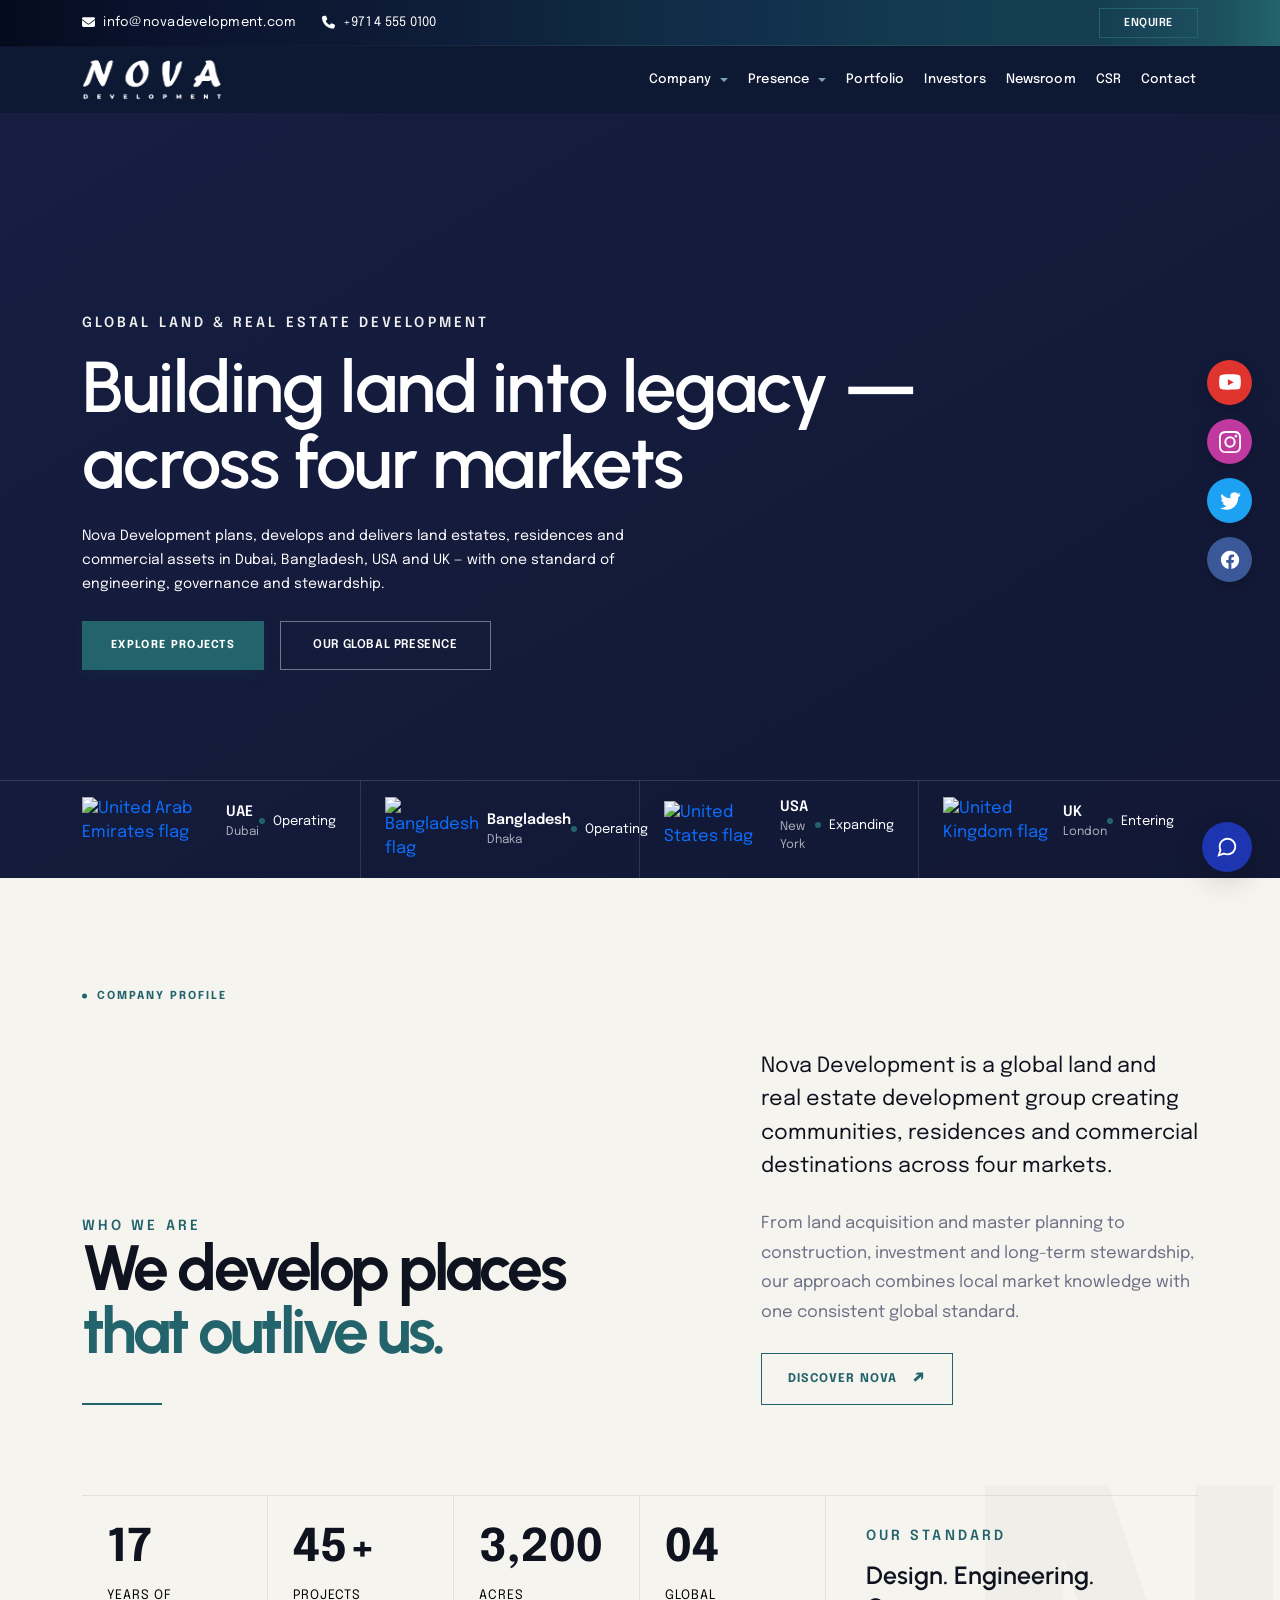
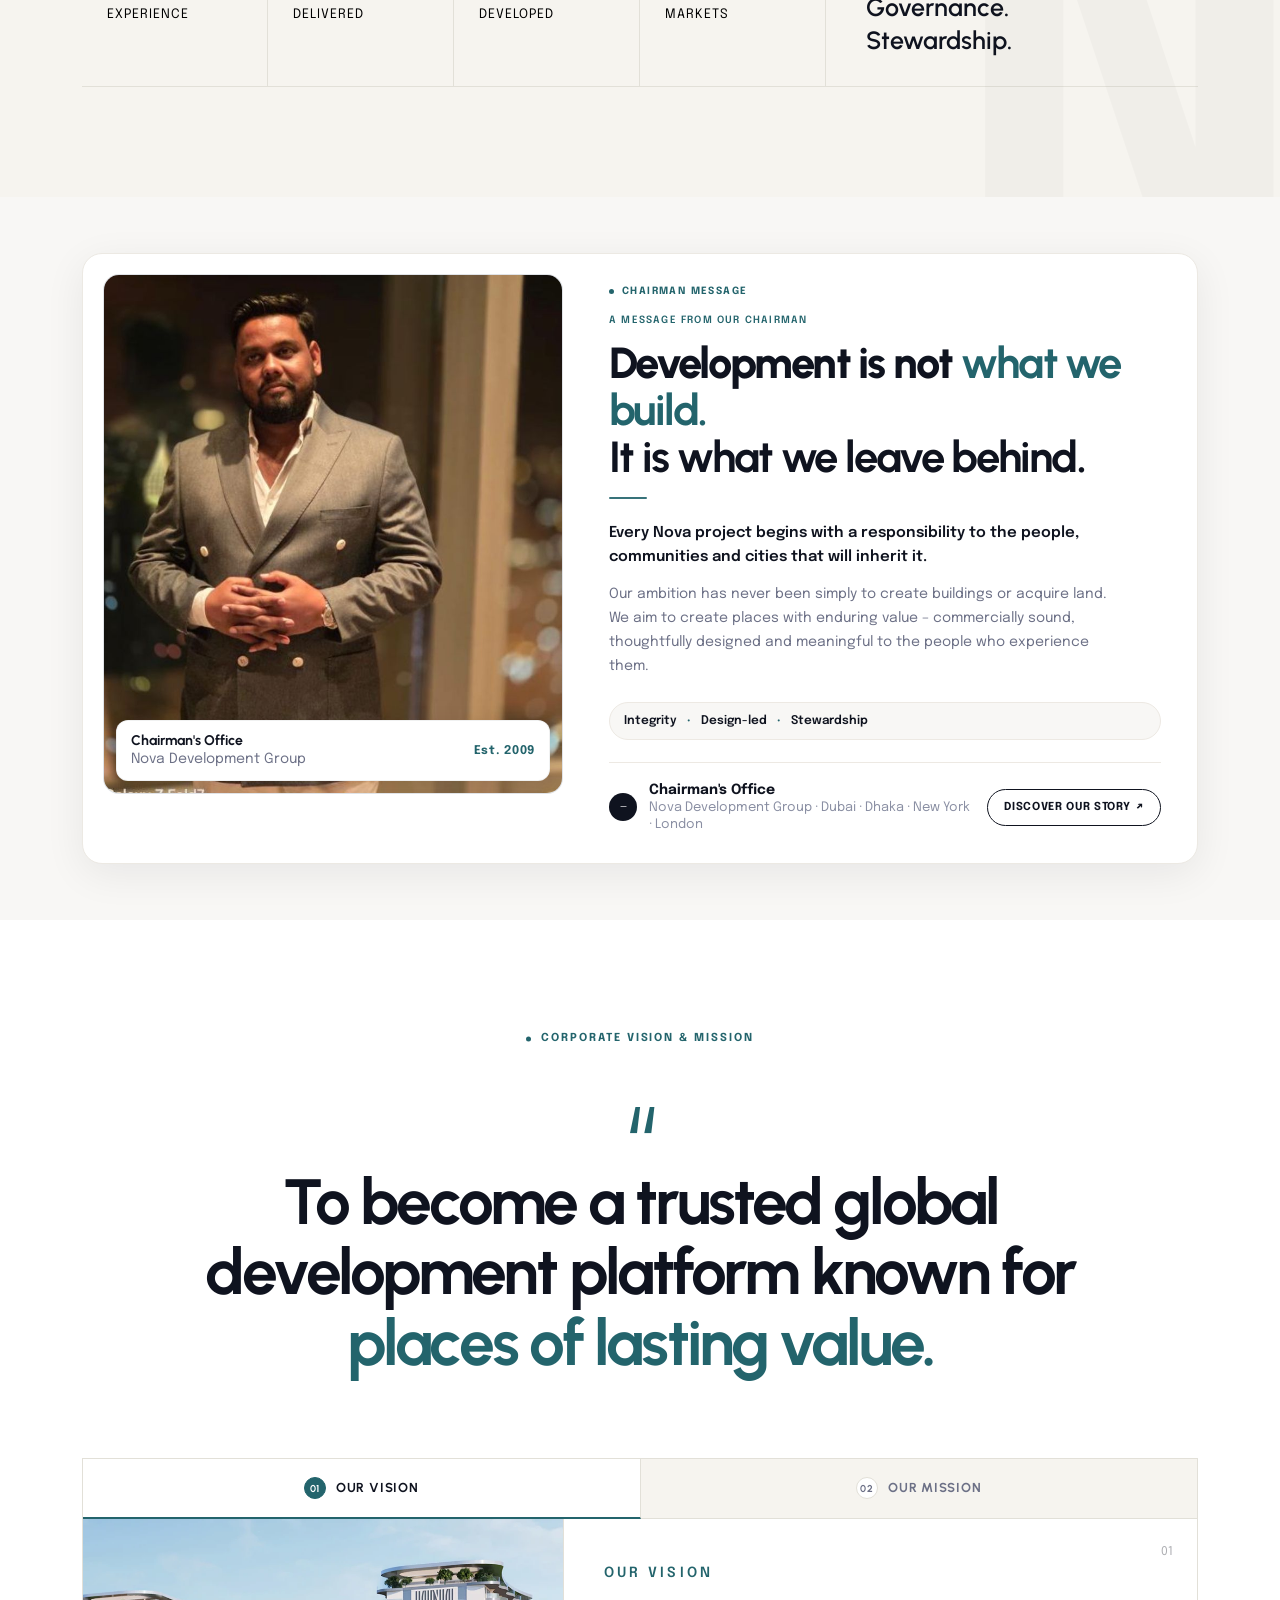
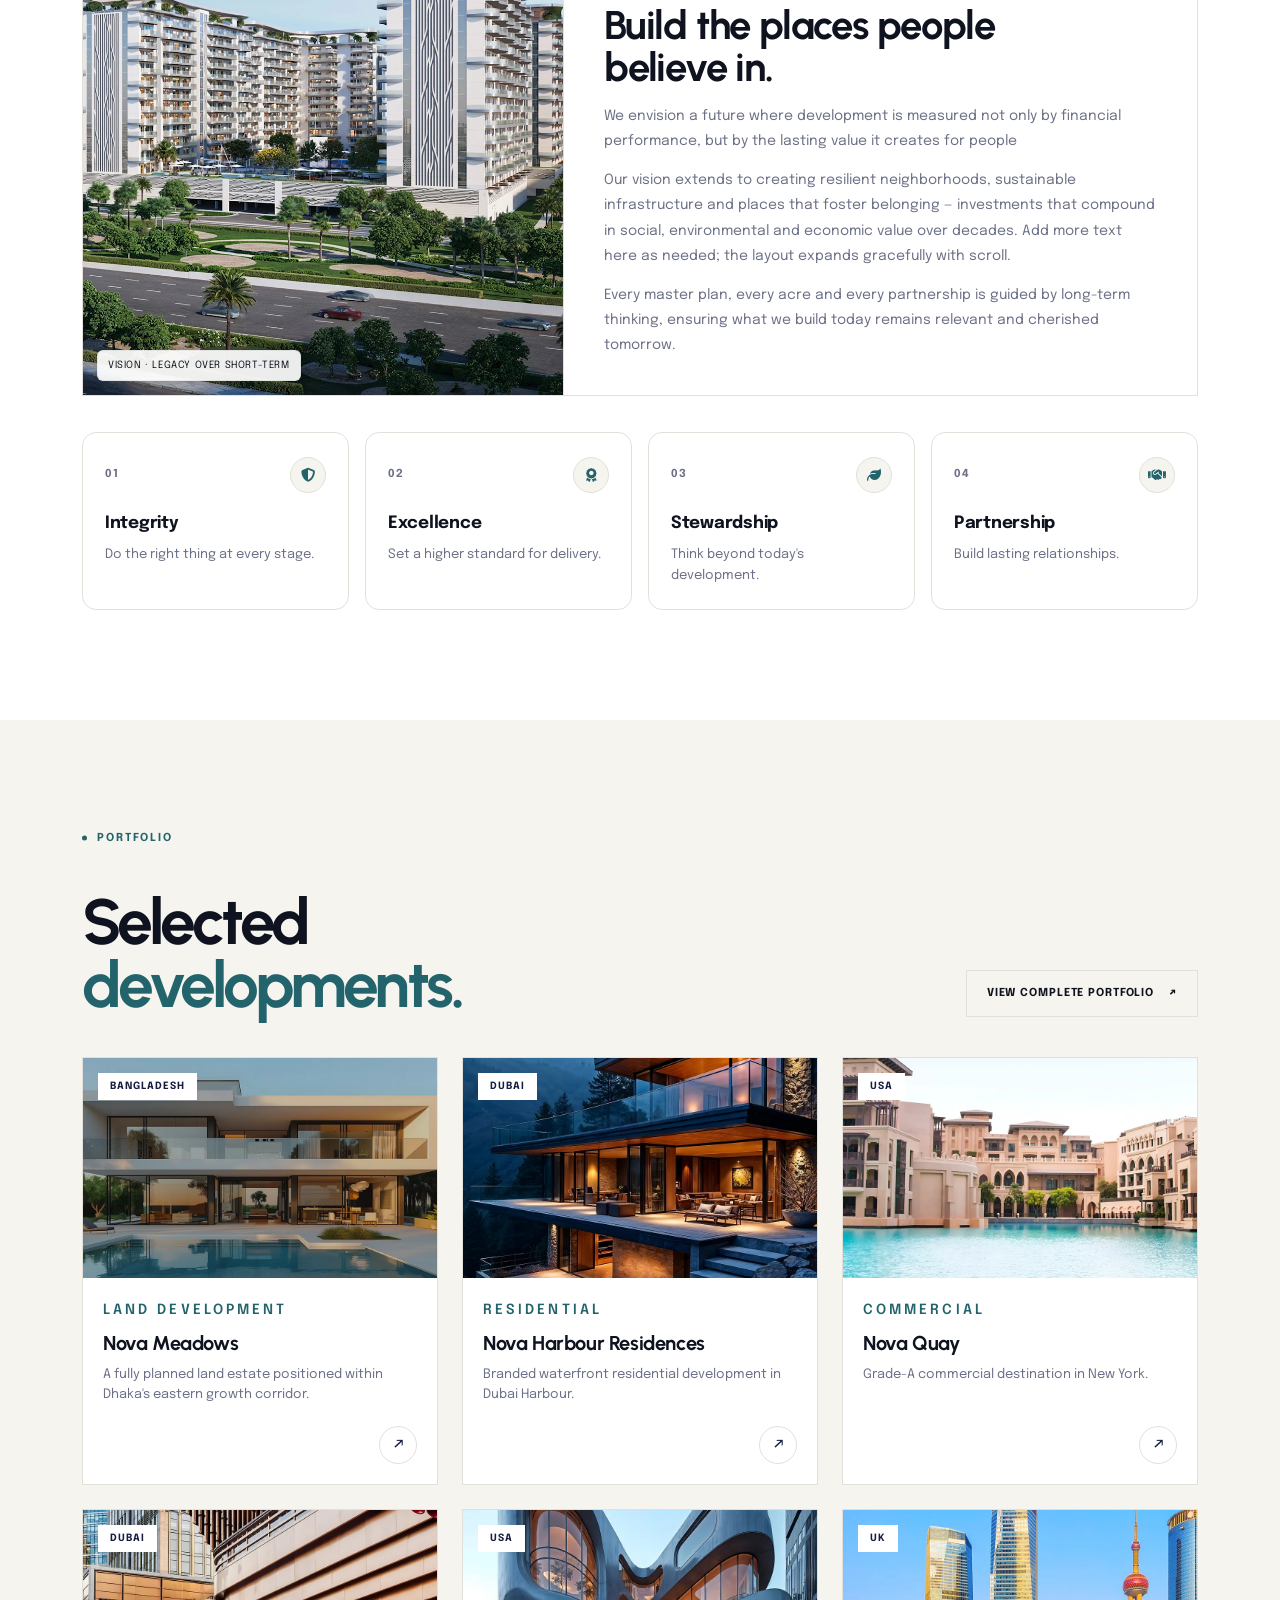
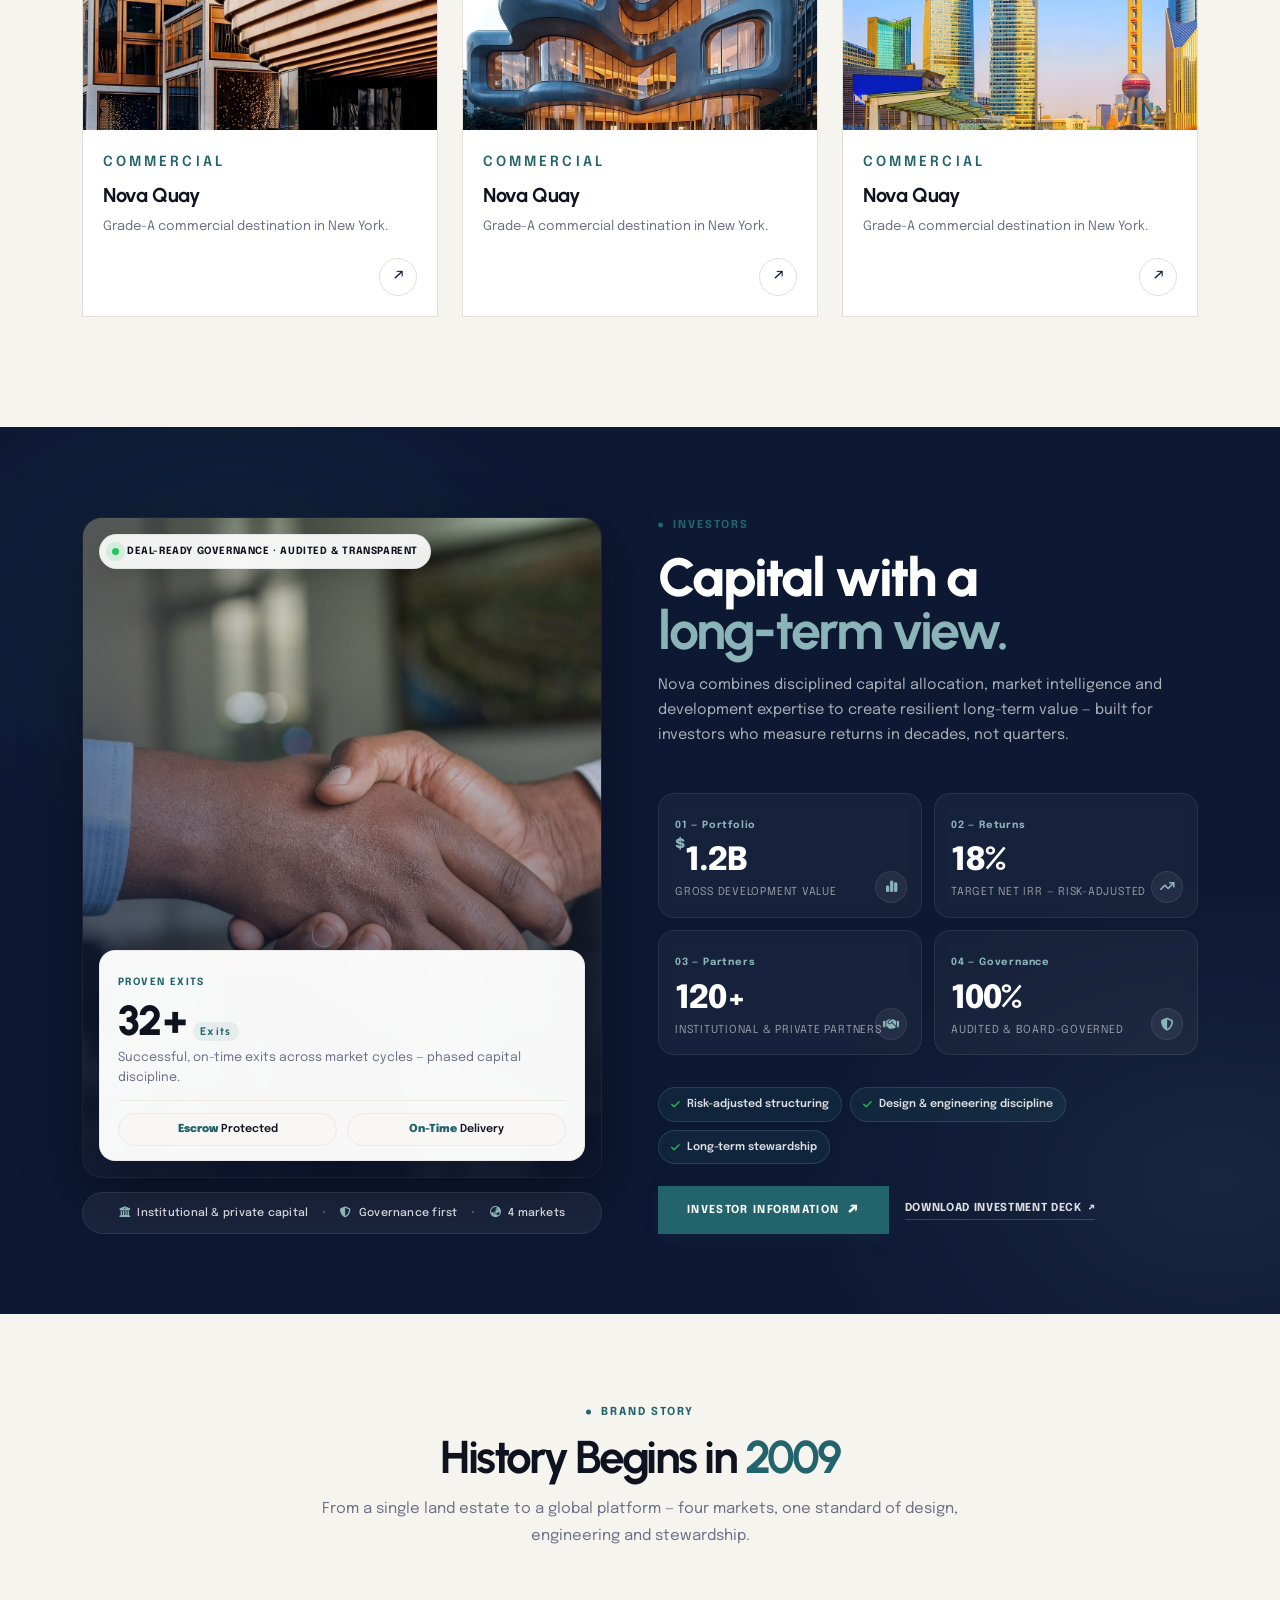
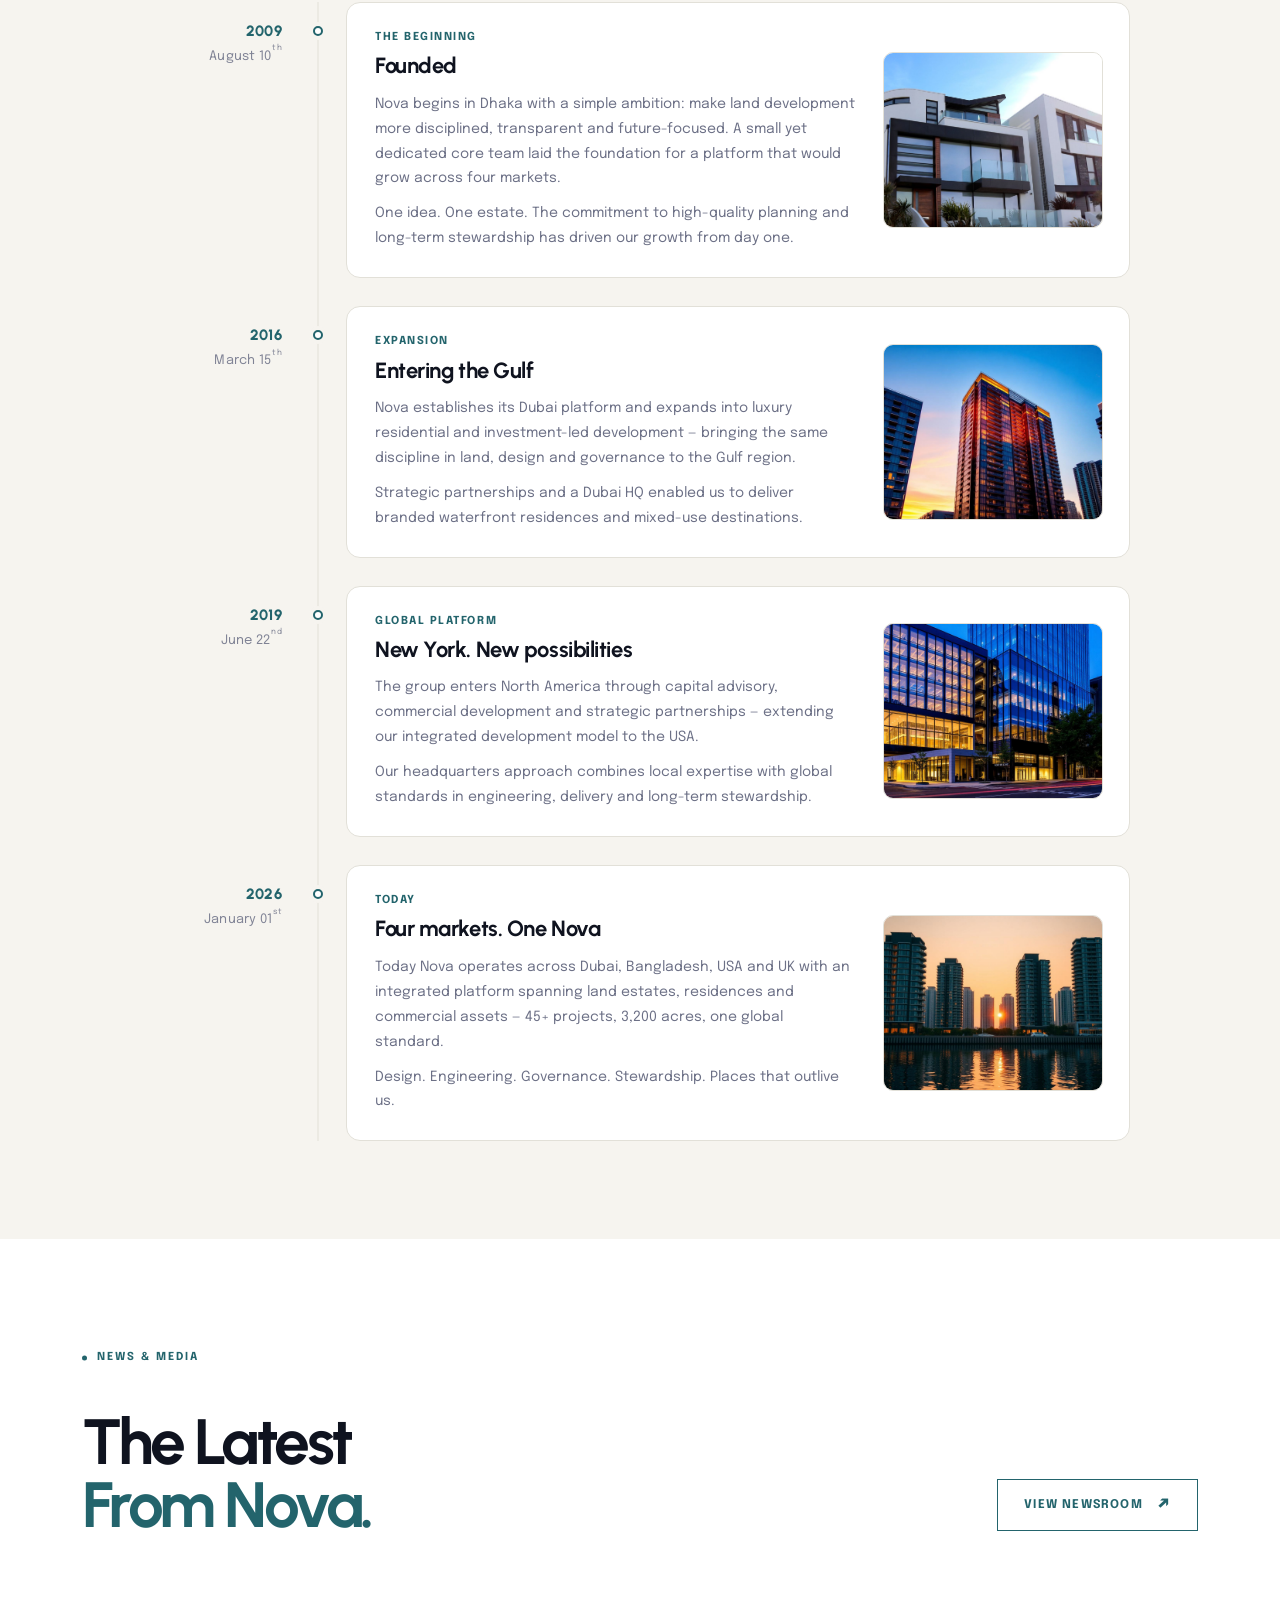
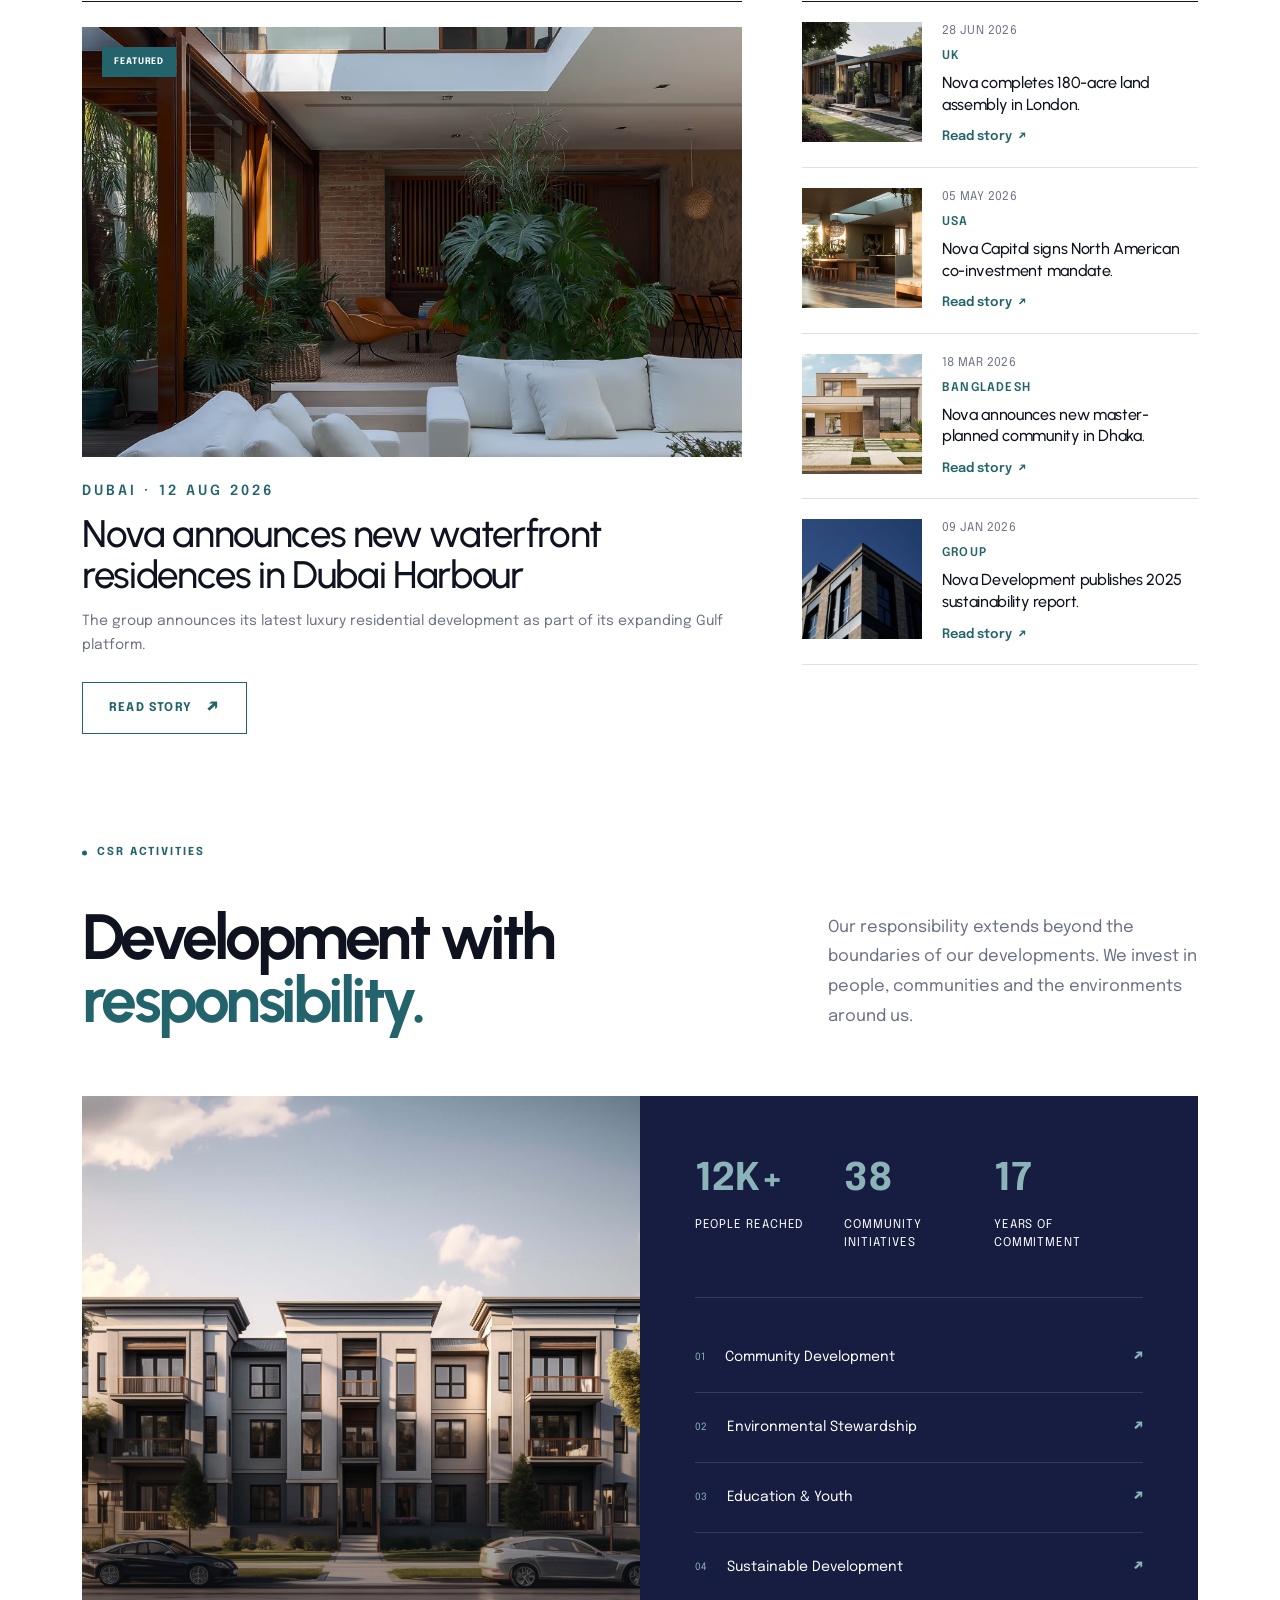
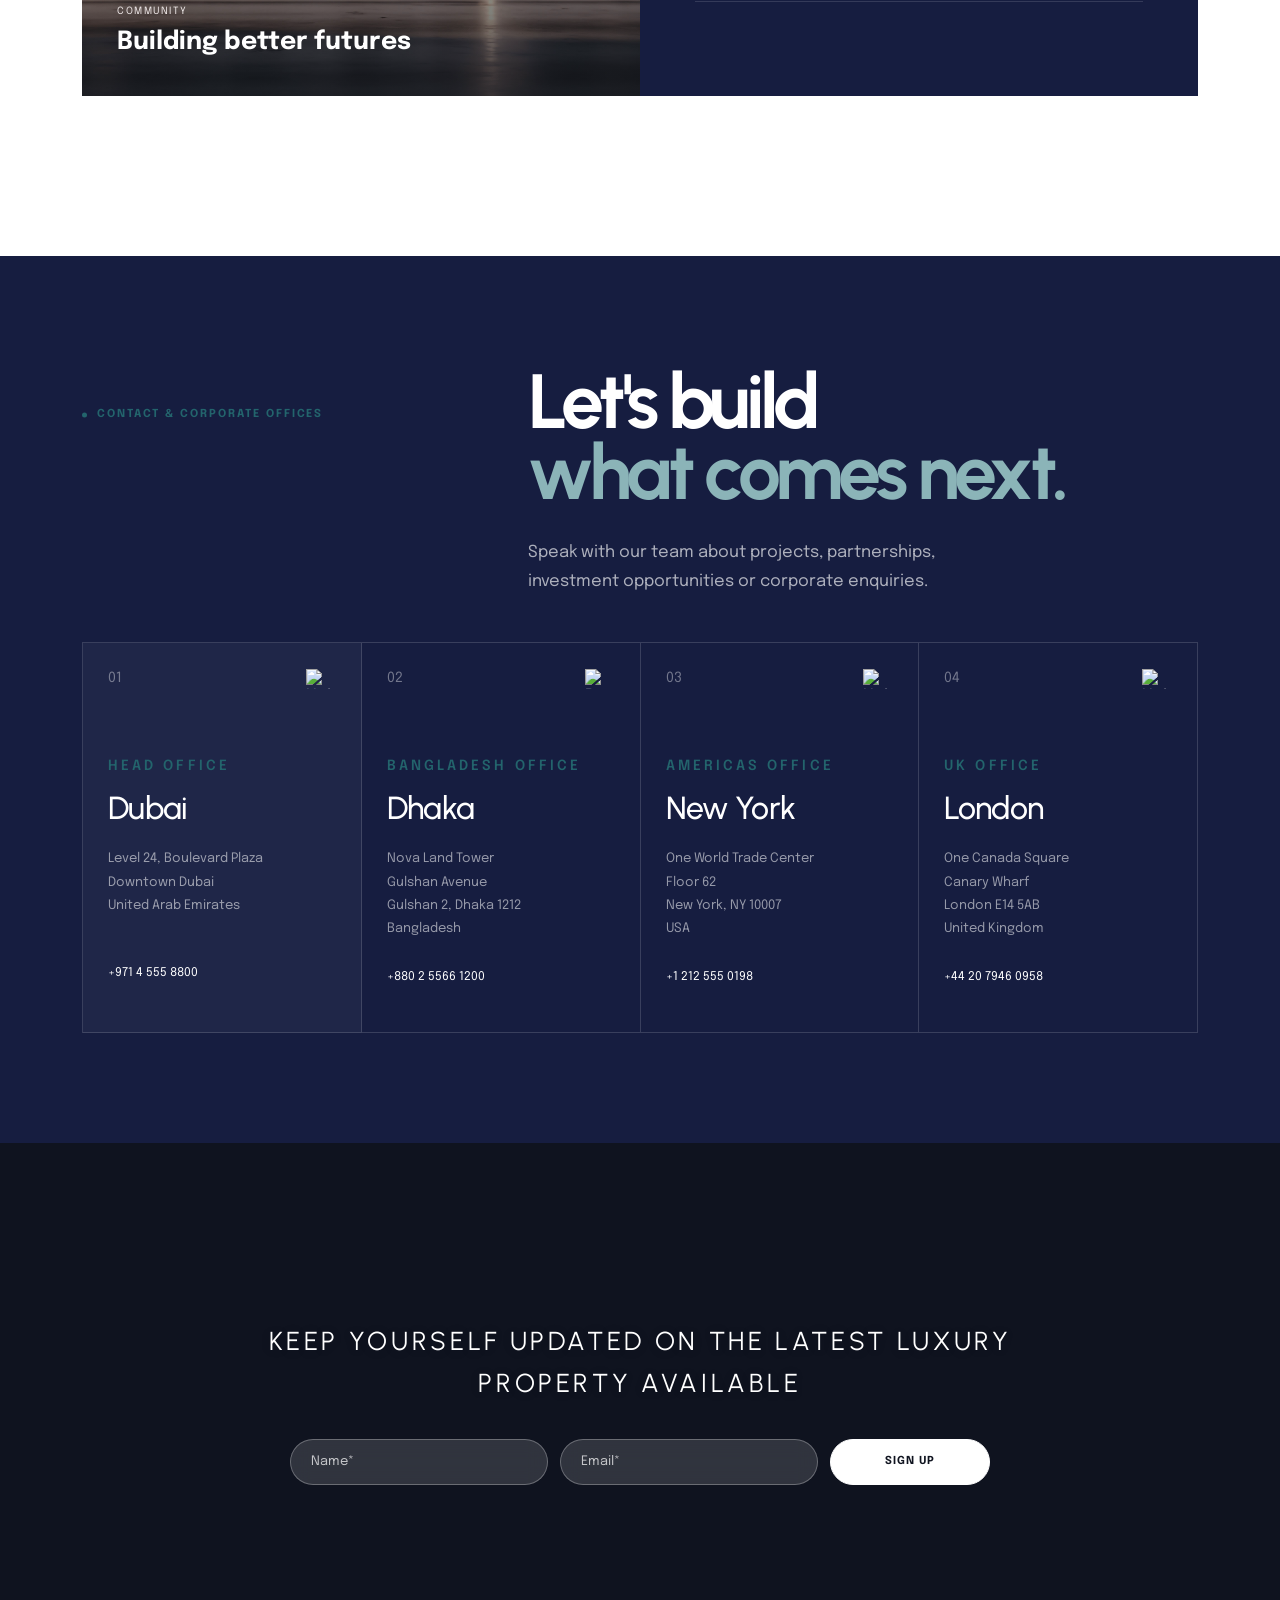
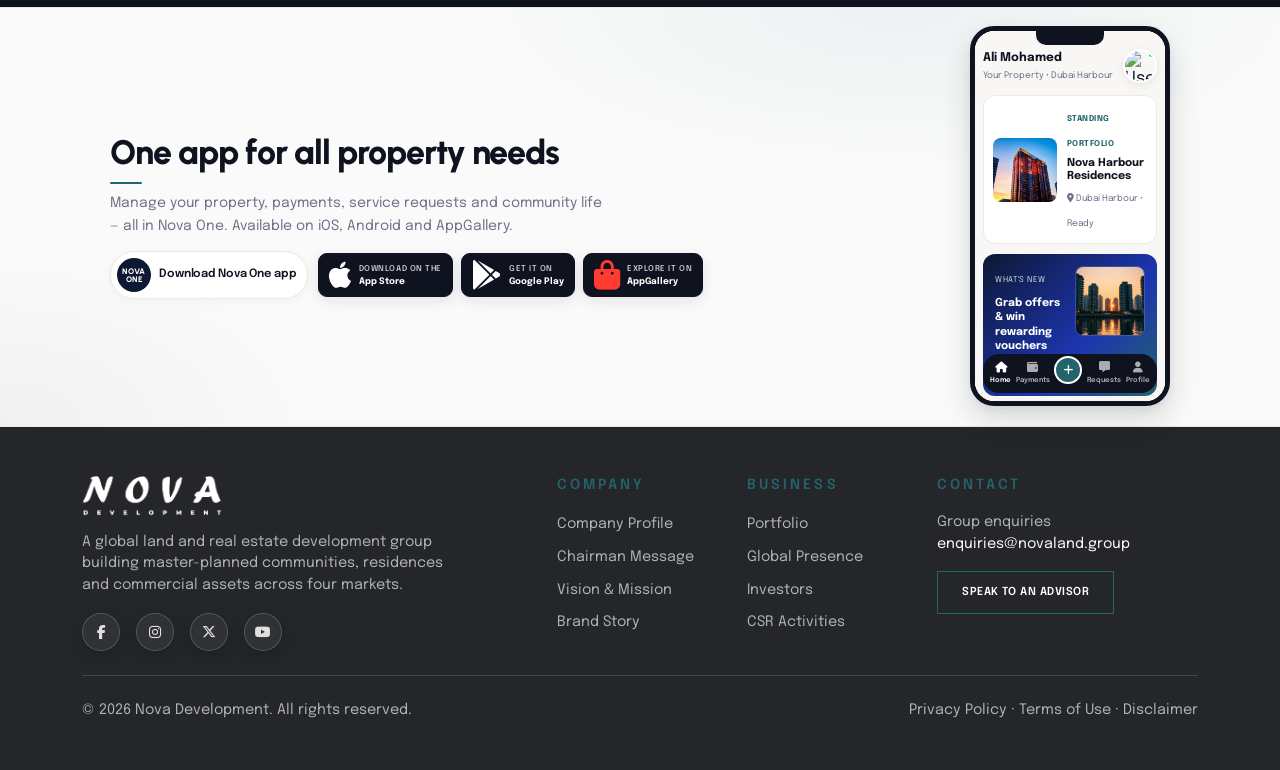
==== index.html @ e1b4e615 "done all overall" ====
<!doctype html>
<html lang="en">

<head>
  <meta charset="UTF-8">
  <meta name="viewport" content="width=device-width, initial-scale=1">

  <title>Nova Development — Land &amp; Real Estate Across Four Markets</title>

  <meta name="description"
    content="Nova Development develops land estates, residences and commercial assets in Dubai, Bangladesh, USA and UK. 45+ projects, 3,200 acres, 17 years.">

  <!-- Bootstrap 5 -->
  <link href="https://cdnjs.cloudflare.com/ajax/libs/bootstrap/5.3.3/css/bootstrap.min.css" rel="stylesheet">

  <!-- Font Awesome -->
  <link rel="stylesheet" href="https://cdnjs.cloudflare.com/ajax/libs/font-awesome/6.5.2/css/all.min.css">

  <!-- Google Fonts -->
  <link
    href="https://fonts.googleapis.com/css2?family=Urbanist:wght@500;600;700;800&family=Epilogue:wght@400;500;600&display=swap"
    rel="stylesheet">

  <!-- Custom CSS -->
  <link rel="stylesheet" href="assets/css/style.css">
</head>

<body>

  <!-- =========================================================
       HEADER
  ========================================================== -->

  <header class="site-header sticky-top">

    <!-- TOP BAR -->
    <div class="topbar">
      <div class="container d-flex justify-content-between align-items-center">

        <div class="contact-info">

          <a href="mailto:info@novadevelopment.com"
            class="d-inline-flex align-items-center gap-2  text-decoration-none small-tracking">

            <i class="fa-solid fa-envelope text-gold"></i>

            info@novadevelopment.com

          </a>

          <a href="tel:+97145550100"
            class="d-inline-flex align-items-center gap-2  text-decoration-none small-tracking">

            <i class="fa-solid fa-phone text-gold"></i>

            +971 4 555 0100

          </a>

        </div>

        <a href="contact.html" class="btn btn-outline-gold btn-sm text-uppercase enquire-btn">

          Enquire

        </a>

      </div>
    </div>


    <!-- MAIN NAV -->
    <nav class="navbar navbar-expand-xl main-nav">

      <div class="container d-flex justify-content-between">

        <!-- LOGO -->
        <a class="navbar-brand d-flex align-items-center" href="index.html">

          <img src="assets/img/logo.png" alt="Nova Development" class="site-logo">

        </a>


        <!-- MOBILE TOGGLE -->
        <button class="navbar-toggler" type="button" data-bs-toggle="collapse" data-bs-target="#mainNav"
          aria-controls="mainNav" aria-expanded="false" aria-label="Toggle navigation">

          <i class="fa-solid fa-bars text-white"></i>

        </button>


        <!-- NAVIGATION -->
        <div class="collapse navbar-collapse" id="mainNav">

          <ul class="navbar-nav ms-auto gap-xl-3">

            <!-- COMPANY -->
            <li class="nav-item dropdown">

              <a class="nav-link dropdown-toggle" href="#" id="companyDropdown" role="button" data-bs-toggle="dropdown"
                aria-expanded="false">

                Company

              </a>

              <ul class="dropdown-menu" aria-labelledby="companyDropdown">

                <li>
                  <a class="dropdown-item" href="company-profile.html">

                    Company Profile

                  </a>
                </li>

                <li>
                  <a class="dropdown-item" href="chairman.html">

                    Chairman Message

                  </a>
                </li>

                <li>
                  <a class="dropdown-item" href="#vision-mission">

                    Corporate Vision &amp; Mission

                  </a>
                </li>

              </ul>

            </li>


            <!-- GLOBAL PRESENCE -->
            <li class="nav-item dropdown">

              <a class="nav-link dropdown-toggle" href="#" id="companyDropdown" role="button" data-bs-toggle="dropdown"
                aria-expanded="false" href="#global-presence">

                Presence

              </a>


              <ul class="dropdown-menu market-menu" aria-labelledby="marketDropdown">
                <li>
                  <a class="dropdown-item d-flex align-items-center gap-2" href="#">
                    <img src="https://flagcdn.com/w40/ae.png" alt="Dubai" class="flag-icon"> UAE
                  </a>
                </li>
                <li>
                  <a class="dropdown-item d-flex align-items-center gap-2" href="#">
                    <img src="https://flagcdn.com/w40/bd.png" alt="Bangladesh" class="flag-icon"> Bangladesh
                  </a>
                </li>
                <li>
                  <a class="dropdown-item d-flex align-items-center gap-2" href="#">
                    <img src="https://flagcdn.com/w40/us.png" alt="USA" class="flag-icon"> USA
                  </a>
                </li>
                <li>
                  <a class="dropdown-item d-flex align-items-center gap-2" href="#">
                    <img src="https://flagcdn.com/w40/gb.png" alt="UK" class="flag-icon"> UK
                  </a>
                </li>
              </ul>

            </li>


            <!-- PORTFOLIO -->
            <li class="nav-item">

              <a class="nav-link" href="#portfolio">

                Portfolio

              </a>

            </li>


            <!-- INVESTORS -->
            <li class="nav-item">

              <a class="nav-link" href="#investors">

                Investors

              </a>

            </li>


            <!-- NEWS -->
            <li class="nav-item">

              <a class="nav-link" href="#news-media">

                Newsroom

              </a>

            </li>


            <!-- CSR -->
            <li class="nav-item">

              <a class="nav-link" href="#csr">

                CSR

              </a>

            </li>


            <!-- CONTACT -->
            <li class="nav-item">

              <a class="nav-link" href="contact.html">

                Contact

              </a>

            </li>

          </ul>

        </div>

      </div>

    </nav>

  </header>



  <!-- =========================================================
       HERO
  ========================================================== -->

  <section class="hero position-relative">

    <!-- VIDEO BACKGROUND -->
    <video class="hero-video" autoplay muted loop playsinline>

      <source src="assets/video.mp4" type="video/mp4">

      Your browser does not support the video tag.

    </video>


    <!-- OVERLAY -->
    <div class="hero-overlay"></div>


    <!-- HERO CONTENT -->
    <div class="container position-relative hero-content">

      <p class="eyebrow text-gold">
        Global land &amp; real estate development
      </p>

      <h1 class="hero-title mt-3">
        Building land into legacy — across four markets
      </h1>

      <p class="hero-sub mt-4">

        Nova Development plans, develops and delivers land estates,
        residences and commercial assets in Dubai, Bangladesh, USA
        and UK — with one standard of engineering, governance and stewardship.

      </p>

      <div class="mt-4 d-flex flex-wrap gap-3">

        <a href="#portfolio" class="btn btn-gold text-uppercase">

          Explore projects

        </a>

        <a href="#global-presence" class="btn btn-outline-light-gold text-uppercase">

          Our global presence

        </a>

      </div>

    </div>


    <!-- =========================================================
         MARKET STRIP
    ========================================================== -->

    <div class="position-relative market-strip z-2">

      <div class="container">

        <div class="row g-0">


          <!-- 01 DUBAI -->
          <div class="col-sm-6 col-lg-3 market-strip-item">

            <a href="#dubai" class="d-flex justify-content-between align-items-center py-3 text-decoration-none">

              <span class="d-flex align-items-center gap-2">

                <img src="https://flagcdn.com/w40/ae.png" alt="United Arab Emirates flag" class="flag-icon">

                <span>

                  <span class="d-block fw-semibold market-name">
                    UAE
                  </span>

                  <span class="d-block small market-city">
                    Dubai
                  </span>

                </span>

              </span>

              <span class="d-flex align-items-center gap-2 status-tag">

                <span class="dot"></span>

                Operating

              </span>

            </a>

          </div>


          <!-- 02 BANGLADESH -->
          <div class="col-sm-6 col-lg-3 market-strip-item">

            <a href="#bangladesh" class="d-flex justify-content-between align-items-center py-3 text-decoration-none">

              <span class="d-flex align-items-center gap-2">

                <img src="https://flagcdn.com/w40/bd.png" alt="Bangladesh flag" class="flag-icon">

                <span>

                  <span class="d-block fw-semibold market-name">
                    Bangladesh
                  </span>

                  <span class="d-block small market-city">
                    Dhaka
                  </span>

                </span>

              </span>

              <span class="d-flex align-items-center gap-2 status-tag">

                <span class="dot"></span>

                Operating

              </span>

            </a>

          </div>


          <!-- 03 USA -->
          <div class="col-sm-6 col-lg-3 market-strip-item">

            <a href="#usa" class="d-flex justify-content-between align-items-center py-3 text-decoration-none">

              <span class="d-flex align-items-center gap-2">

                <img src="https://flagcdn.com/w40/us.png" alt="United States flag" class="flag-icon">

                <span>

                  <span class="d-block fw-semibold market-name">
                    USA
                  </span>

                  <span class="d-block small market-city">
                    New York
                  </span>

                </span>

              </span>

              <span class="d-flex align-items-center gap-2 status-tag">

                <span class="dot"></span>

                Expanding

              </span>

            </a>

          </div>


          <!-- 04 UK -->
          <div class="col-sm-6 col-lg-3 market-strip-item last">

            <a href="#uk" class="d-flex justify-content-between align-items-center py-3 text-decoration-none">

              <span class="d-flex align-items-center gap-2">

                <img src="https://flagcdn.com/w40/gb.png" alt="United Kingdom flag" class="flag-icon">

                <span>

                  <span class="d-block fw-semibold market-name">
                    UK
                  </span>

                  <span class="d-block small market-city">
                    London
                  </span>

                </span>

              </span>

              <span class="d-flex align-items-center gap-2 status-tag">

                <span class="dot"></span>

                Entering

              </span>

            </a>

          </div>

        </div>

      </div>

    </div>

  </section>



  <!-- =========================================================
       COMPANY PROFILE
  ========================================================== -->

  <section id="company-profile" class="nova-profile-section">

    <div class="container">

      <div class="nova-section-label">
        <span>Company Profile</span>
      </div>

      <div class="row align-items-end g-5">

        <div class="col-lg-7">

          <p class="eyebrow text-gold">
            Who we are
          </p>

          <h2 class="nova-display-title">
            We develop places
            <span>that outlive us.</span>
          </h2>

          <div class="nova-gold-line"></div>

        </div>


        <div class="col-lg-5">

          <p class="nova-lead">

            Nova Development is a global land and real estate
            development group creating communities, residences
            and commercial destinations across four markets.

          </p>

          <p class="nova-muted-text mb-4">

            From land acquisition and master planning to construction,
            investment and long-term stewardship, our approach combines
            local market knowledge with one consistent global standard.

          </p>

          <a href="#brand-story" class="nova-text-link">

            Discover Nova

            <span>↗</span>

          </a>

        </div>

      </div>


      <!-- PROFILE STATS -->
      <div class="nova-profile-bottom">

        <div class="nova-profile-number">

          <strong>17</strong>

          <span>
            Years of<br>
            experience
          </span>

        </div>


        <div class="nova-profile-number">

          <strong>45+</strong>

          <span>
            Projects<br>
            delivered
          </span>

        </div>


        <div class="nova-profile-number">

          <strong>3,200</strong>

          <span>
            Acres<br>
            developed
          </span>

        </div>


        <div class="nova-profile-number">

          <strong>04</strong>

          <span>
            Global<br>
            markets
          </span>

        </div>


        <div class="nova-profile-statement">

          <span class="eyebrow text-gold">
            Our standard
          </span>

          <p>
            Design. Engineering. Governance. Stewardship.
          </p>

        </div>

      </div>

    </div>

  </section>

  <!-- =========================================================
       CHAIRMAN MESSAGE
  ========================================================== -->

  <section id="chairman-message" class="nova-chairman-section">

    <div class="container">

      <div class="nova-chairman-card">
        <div class="nova-chairman-layout">

          <!-- MEDIA -->
          <div class="nova-chairman-media">
            <div class="nova-chairman-photo">
              <img src="assets/img/chairmen.jpeg" alt="Chairman of Nova Development">
              <div class="nova-chairman-photo-pill">
                <div>
                  <strong>Chairman's Office</strong>
                  <span>Nova Development Group</span>
                </div>
                <span class="est">Est. 2009</span>
              </div>
            </div>
          </div>

          <!-- COPY -->
          <div class="nova-chairman-copy">
            <div class="nova-chairman-label"><span class="dot"></span> CHAIRMAN MESSAGE</div>
            <p class="nova-chairman-eyebrow">A MESSAGE FROM OUR CHAIRMAN</p>
            <h2 class="nova-chairman-title">Development is not <em>what we build.</em> <span>It is what we leave
                behind.</span></h2>
            <div class="nova-chairman-underline"></div>
            <div class="nova-chairman-text">
              <p class="lead">Every Nova project begins with a responsibility to the people, communities and cities that
                will inherit it.</p>
              <p>Our ambition has never been simply to create buildings or acquire land. We aim to create places with
                enduring value – commercially sound, thoughtfully designed and meaningful to the people who experience
                them.</p>
            </div>
            <div class="nova-chairman-tags">
              <span>Integrity</span><i>•</i><span>Design-led</span><i>•</i><span>Stewardship</span>
            </div>
            <div class="nova-chairman-footer">
              <div class="nova-signature">
                <span class="sig-icon">—</span>
                <div>
                  <strong>Chairman's Office</strong>
                  <span>Nova Development Group · Dubai · Dhaka · New York · London</span>
                </div>
              </div>
              <a href="#brand-story" class="nova-chairman-cta">DISCOVER OUR STORY <span>↗</span></a>
            </div>
          </div>

        </div>
      </div>

    </div>

  </section>


  <!-- =========================================================
       VISION & MISSION
  ========================================================== -->

  <section id="vision-mission" class="nova-vision-section">

    <div class="container">

      <div class="nova-section-label justify-content-center">

        <span>
          Corporate Vision &amp; Mission
        </span>

      </div>


      <div class="nova-vision-intro">

        <span class="nova-big-quote">
          “
        </span>

        <h2>

          To become a trusted global development platform
          known for
          <span>
            places of lasting value.
          </span>

        </h2>

      </div>


      <!-- VISION / MISSION — Tabs with image (handles more text) -->
      <div class="nova-vm-tabs">
        <div class="nova-vm-tab-nav" role="tablist" aria-label="Vision and Mission">
          <button role="tab" aria-selected="true" aria-controls="panel-vision" id="tab-vision" data-tab="vision"
            class="nova-vm-tab active">
            <span class="tab-num">01</span> Our Vision
          </button>
          <button role="tab" aria-selected="false" aria-controls="panel-mission" id="tab-mission" data-tab="mission"
            class="nova-vm-tab">
            <span class="tab-num">02</span> Our Mission
          </button>
        </div>

        <div class="nova-vm-panels">
          <!-- Vision Panel — left image, right content -->
          <div id="panel-vision" role="tabpanel" aria-labelledby="tab-vision" class="nova-vm-panel active">
            <div class="nova-vm-image">
              <img src="assets/img/mission.webp" alt="Vision — places people believe in">
              <span class="img-caption">Vision · Legacy over short-term</span>
            </div>
            <div class="nova-vm-text">
              <span class="nova-panel-number">01</span>
              <span class="eyebrow text-gold">Our Vision</span>
              <h3>Build the places people believe in.</h3>
              <p>We envision a future where development is measured not only by financial performance, but by the
                lasting value it creates for people</p>
              <p>Our vision extends to creating resilient neighborhoods, sustainable infrastructure and places that
                foster belonging — investments that compound in social, environmental and economic value over decades.
                Add more text here as needed; the layout expands gracefully with scroll.</p>
              <p>Every master plan, every acre and every partnership is guided by long-term thinking, ensuring what we
                build today remains relevant and cherished tomorrow.</p>
            </div>
          </div>

          <!-- Mission Panel — left image, right content -->
          <div id="panel-mission" role="tabpanel" aria-labelledby="tab-mission" class="nova-vm-panel">
            <div class="nova-vm-image">
              <img src="assets/img/vission.webp" alt="Mission — enduring value">
              <span class="img-caption">Mission · Discipline to delivery</span>
            </div>
            <div class="nova-vm-text">
              <span class="nova-panel-number">02</span>
              <span class="eyebrow text-gold">Our Mission</span>
              <h3>Turn opportunity into enduring value.</h3>
              <p>We acquire intelligently, design responsibly and deliver with discipline — bringing together land,
                capital, people and expertise to create meaningful destinations.</p>
              <p>Our mission is operationalized through rigorous diligence, transparent governance and design excellence
                — from land assembly and entitlements to engineering, construction and long-term stewardship. More text
                can be added here without breaking the layout.</p>
              <p>By aligning capital with community needs, we de-risk growth for investors while delivering places that
                perform for owners and delight for residents.</p>
            </div>
          </div>
        </div>
      </div>


      <!-- PRINCIPLES — redesigned -->
      <div class="nova-principles">

        <div class="principle-card">
          <div class="principle-head">
            <span class="num">01</span>
            <span class="icon"><i class="fa-solid fa-shield-halved"></i></span>
          </div>
          <strong>Integrity</strong>
          <p>Do the right thing at every stage.</p>
        </div>

        <div class="principle-card">
          <div class="principle-head">
            <span class="num">02</span>
            <span class="icon"><i class="fa-solid fa-award"></i></span>
          </div>
          <strong>Excellence</strong>
          <p>Set a higher standard for delivery.</p>
        </div>

        <div class="principle-card">
          <div class="principle-head">
            <span class="num">03</span>
            <span class="icon"><i class="fa-solid fa-leaf"></i></span>
          </div>
          <strong>Stewardship</strong>
          <p>Think beyond today's development.</p>
        </div>

        <div class="principle-card">
          <div class="principle-head">
            <span class="num">04</span>
            <span class="icon"><i class="fa-solid fa-handshake"></i></span>
          </div>
          <strong>Partnership</strong>
          <p>Build lasting relationships.</p>
        </div>

      </div>

    </div>

  </section>


  <!-- =========================================================
       PORTFOLIO
  ========================================================== -->

  <section id="portfolio" class="nova-portfolio-section">

    <div class="container">


      <!-- HEADER -->
      <div class="nova-portfolio-header">

        <div>

          <div class="nova-section-label">

            <span>
              Portfolio
            </span>

          </div>

          <h2 class="nova-display-title">

            Selected
            <span>
              developments.
            </span>

          </h2>

        </div>


        <a href="#" class="nova-outline-button">

          View complete portfolio
          <span>↗</span>

        </a>

      </div>


      <!-- PROJECT GRID — Bootstrap columns -->
      <div class="row g-4">

        <!-- PROJECT 1 -->
        <div class="col-12 col-md-6 col-lg-4 d-flex">
          <article class="nova-project-card w-100 h-100">

            <div class="nova-project-image">

              <img src="assets/img/project1.webp" alt="Nova Meadows">

              <span class="nova-project-location">
                BANGLADESH
              </span>

            </div>


            <div class="nova-project-info">

              <div>

                <span class="eyebrow text-gold">
                  LAND DEVELOPMENT
                </span>

                <h3>
                  Nova Meadows
                </h3>

              </div>

              <p>

                A fully planned land estate positioned
                within Dhaka's eastern growth corridor.

              </p>

              <a href="#" class="nova-circle-arrow">

                ↗

              </a>

            </div>

          </article>
        </div>


        <!-- PROJECT 2 -->
        <div class="col-12 col-md-6 col-lg-4 d-flex">
          <article class="nova-project-card w-100 h-100">

            <div class="nova-project-image">

              <img src="assets/img/project2.webp" alt="Nova Harbour Residences">

              <span class="nova-project-location">
                DUBAI
              </span>

            </div>


            <div class="nova-project-info">

              <div>

                <span class="eyebrow text-gold">
                  RESIDENTIAL
                </span>

                <h3>
                  Nova Harbour Residences
                </h3>

              </div>

              <p>

                Branded waterfront residential
                development in Dubai Harbour.

              </p>

              <a href="#" class="nova-circle-arrow">

                ↗

              </a>

            </div>

          </article>
        </div>


        <!-- PROJECT 3 -->
        <div class="col-12 col-md-6 col-lg-4 d-flex">
          <article class="nova-project-card w-100 h-100">

            <div class="nova-project-image">

              <img src="assets/img/project3.webp" alt="Nova Quay">

              <span class="nova-project-location">
                USA
              </span>

            </div>


            <div class="nova-project-info">

              <div>

                <span class="eyebrow text-gold">
                  COMMERCIAL
                </span>

                <h3>
                  Nova Quay
                </h3>

              </div>

              <p>

                Grade-A commercial destination
                in New York.

              </p>

              <a href="#" class="nova-circle-arrow">

                ↗

              </a>

            </div>

          </article>
        </div>

        <!-- PROJECT 4 -->
        <div class="col-12 col-md-6 col-lg-4 d-flex">
          <article class="nova-project-card w-100 h-100">

            <div class="nova-project-image">

              <img src="assets/img/project4.webp" alt="Nova Quay">

              <span class="nova-project-location">
                DUBAI
              </span>

            </div>


            <div class="nova-project-info">

              <div>

                <span class="eyebrow text-gold">
                  COMMERCIAL
                </span>

                <h3>
                  Nova Quay
                </h3>

              </div>

              <p>

                Grade-A commercial destination
                in New York.

              </p>

              <a href="#" class="nova-circle-arrow">

                ↗

              </a>

            </div>

          </article>
        </div>

        <!-- PROJECT 5 -->
        <div class="col-12 col-md-6 col-lg-4 d-flex">
          <article class="nova-project-card w-100 h-100">

            <div class="nova-project-image">

              <img src="assets/img/project5.webp" alt="Nova Quay">

              <span class="nova-project-location">
                USA
              </span>

            </div>


            <div class="nova-project-info">

              <div>

                <span class="eyebrow text-gold">
                  COMMERCIAL
                </span>

                <h3>
                  Nova Quay
                </h3>

              </div>

              <p>

                Grade-A commercial destination
                in New York.

              </p>

              <a href="#" class="nova-circle-arrow">

                ↗

              </a>

            </div>

          </article>
        </div>

        <!-- PROJECT 6 -->
        <div class="col-12 col-md-6 col-lg-4 d-flex">
          <article class="nova-project-card w-100 h-100">

            <div class="nova-project-image">

              <img src="assets/img/project6.webp" alt="Nova Quay">

              <span class="nova-project-location">
                UK
              </span>

            </div>


            <div class="nova-project-info">

              <div>

                <span class="eyebrow text-gold">
                  COMMERCIAL
                </span>

                <h3>
                  Nova Quay
                </h3>

              </div>

              <p>

                Grade-A commercial destination
                in New York.

              </p>

              <a href="#" class="nova-circle-arrow">

                ↗

              </a>

            </div>

          </article>
        </div>
      </div>

    </div>

  </section>



  <!-- =========================================================
       INVESTORS — MODERN BUSINESS DEALING
  ========================================================== -->

  <section id="investors" class="nova-investor-section nova-investor-modern">

    <div class="container">

      <div class="nova-investor-modern-grid">

        <!-- LEFT: BUSINESS DEALING VISUAL -->
        <div class="nova-investor-visual">
          <div class="investor-img-card">
            <img src="assets/img/investor.jpeg" alt="Business handshake — investor partnership" loading="lazy">
            <div class="investor-img-overlay"></div>

            <!-- Top badge -->
            <div class="investor-deal-badge">
              <span class="dot"></span> Deal-ready governance · Audited &amp; Transparent
            </div>

            <!-- Floating card — distinct from metrics grid (no $1.2B duplication) -->
            <div class="investor-floating-card">
              <small class="eyebrow text-gold">Proven exits</small>
              <div class="gdv">32<span>+</span> <em>Exits</em></div>
              <p>Successful, on-time exits across market cycles — phased capital discipline.</p>
              <div class="mini-stats">
                <span><strong>Escrow</strong> Protected</span>
                <span><strong>On-Time</strong> Delivery</span>
              </div>
            </div>
          </div>

          <!-- Trust bar below image -->
          <div class="investor-trust-bar">
            <span><i class="fa-solid fa-building-columns"></i> Institutional &amp; private capital</span>
            <span class="sep">•</span>
            <span><i class="fa-solid fa-shield-halved"></i> Governance first</span>
            <span class="sep">•</span>
            <span><i class="fa-solid fa-earth-asia"></i> 4 markets</span>
          </div>
        </div>

        <!-- RIGHT: CONTENT -->
        <div class="nova-investor-copy">
          <div class="nova-section-label nova-section-label-light" style="margin-bottom:18px;">
            <span>Investors</span>
          </div>

          <h2>
            Capital with a
            <span>long-term view.</span>
          </h2>

          <p class="investor-lead">
            Nova combines disciplined capital allocation, market intelligence and development expertise
            to create resilient long-term value — built for investors who measure returns in decades, not quarters.
          </p>

          <!-- Metrics — investor focused (no duplication of company profile) -->
          <div class="investor-metrics">
            <div class="inv-metric">
              <i class="fa-solid fa-chart-simple"></i>
              <span class="num">01 — Portfolio</span>
              <strong><sup>$</sup>1.2B</strong>
              <p>Gross development value</p>
            </div>
            <div class="inv-metric">
               <i class="fa-solid fa-arrow-trend-up"></i>
              <span class="num">02 — Returns</span>
              <strong>18%</strong>
              <p>Target net IRR — risk-adjusted</p>
            </div>
            <div class="inv-metric">
              <i class="fa-solid fa-handshake"></i>
              <span class="num">03 — Partners</span>
              <strong>120+</strong>
              <p>Institutional &amp; private partners</p>
            </div>
            <div class="inv-metric">
              <i class="fa-solid fa-shield-halved"></i>
              <span class="num">04 — Governance</span>
              <strong>100%</strong>
              <p>Audited &amp; board-governed</p>
            </div>
          </div>

          <!-- Why investors choose Nova -->
          <div class="investor-why">
            <span><i class="fa-solid fa-check"></i> Risk-adjusted structuring</span>
            <span><i class="fa-solid fa-check"></i> Design &amp; engineering discipline</span>
            <span><i class="fa-solid fa-check"></i> Long-term stewardship</span>
          </div>

          <!-- Primary CTAs -->
          <div class="investor-actions">
            <a href="#" class="btn btn-gold text-uppercase">Investor information <span>↗</span></a>
            <a href="#" class="investor-secondary-link">Download investment deck <span>↗</span></a>
          </div>

        </div>

      </div>

    </div>

  </section>

  <!-- =========================================================
       BRAND STORY
  ========================================================== -->

  <section id="brand-story" class="nova-story-section nova-story-modern">

    <div class="container">

      <!-- MODERN HEADER — story.png layout with Nova branding -->
      <div class="nova-story-modern-heading">
        <div class="nova-section-label justify-content-center">
          <span>Brand Story</span>
        </div>
        <h2>History Begins in <span>2009</span></h2>
        <p>From a single land estate to a global platform — four markets, one standard of design, engineering and
          stewardship.</p>
      </div>

      <!-- MODERN TIMELINE — vertical line + date left, card right with image (Nova branded) -->
      <div class="nova-timeline-modern">

        <!-- 2009 — Founded -->
        <div class="nova-timeline-row">
          <div class="nova-timeline-meta">
            <span class="tm-year">2009</span>
            <span class="tm-date">August 10<sup>th</sup></span>
          </div>
          <div class="nova-timeline-line">
            <span class="tm-dot"></span>
          </div>
          <div class="nova-timeline-card">
            <div class="tm-card-body">
              <div class="tm-card-text">
                <span class="tm-eyebrow">The Beginning</span>
                <h3>Founded</h3>
                <p>Nova begins in Dhaka with a simple ambition: make land development more disciplined, transparent and
                  future-focused. A small yet dedicated core team laid the foundation for a platform that would grow
                  across four markets.</p>
                <p>One idea. One estate. The commitment to high-quality planning and long-term stewardship has driven
                  our growth from day one.</p>
              </div>
              <div class="tm-card-img">
                <img src="assets/img/project-featured.jpg" alt="Nova Meadows — master-planned land estate, Dhaka"
                  loading="lazy">
              </div>
            </div>
          </div>
        </div>

        <!-- 2016 — Expansion -->
        <div class="nova-timeline-row">
          <div class="nova-timeline-meta">
            <span class="tm-year">2016</span>
            <span class="tm-date">March 15<sup>th</sup></span>
          </div>
          <div class="nova-timeline-line">
            <span class="tm-dot"></span>
          </div>
          <div class="nova-timeline-card">
            <div class="tm-card-body">
              <div class="tm-card-text">
                <span class="tm-eyebrow">Expansion</span>
                <h3>Entering the Gulf</h3>
                <p>Nova establishes its Dubai platform and expands into luxury residential and investment-led
                  development — bringing the same discipline in land, design and governance to the Gulf region.</p>
                <p>Strategic partnerships and a Dubai HQ enabled us to deliver branded waterfront residences and
                  mixed-use destinations.</p>
              </div>
              <div class="tm-card-img">
                <img src="assets/img/project-residential.jpg"
                  alt="Nova Harbour Residences — waterfront residences, Dubai Harbour" loading="lazy">
              </div>
            </div>
          </div>
        </div>

        <!-- 2019 — Global Platform -->
        <div class="nova-timeline-row">
          <div class="nova-timeline-meta">
            <span class="tm-year">2019</span>
            <span class="tm-date">June 22<sup>nd</sup></span>
          </div>
          <div class="nova-timeline-line">
            <span class="tm-dot"></span>
          </div>
          <div class="nova-timeline-card">
            <div class="tm-card-body">
              <div class="tm-card-text">
                <span class="tm-eyebrow">Global Platform</span>
                <h3>New York. New possibilities</h3>
                <p>The group enters North America through capital advisory, commercial development and strategic
                  partnerships — extending our integrated development model to the USA.</p>
                <p>Our headquarters approach combines local expertise with global standards in engineering, delivery and
                  long-term stewardship.</p>
              </div>
              <div class="tm-card-img">
                <img src="assets/img/project-commercial.jpg" alt="Nova Quay — Grade-A commercial destination, New York"
                  loading="lazy">
              </div>
            </div>
          </div>
        </div>

        <!-- 2026 — Today -->
        <div class="nova-timeline-row">
          <div class="nova-timeline-meta">
            <span class="tm-year">2026</span>
            <span class="tm-date">January 01<sup>st</sup></span>
          </div>
          <div class="nova-timeline-line">
            <span class="tm-dot"></span>
          </div>
          <div class="nova-timeline-card">
            <div class="tm-card-body">
              <div class="tm-card-text">
                <span class="tm-eyebrow">Today</span>
                <h3>Four markets. One Nova</h3>
                <p>Today Nova operates across Dubai, Bangladesh, USA and UK with an integrated platform spanning land
                  estates, residences and commercial assets — 45+ projects, 3,200 acres, one global standard.</p>
                <p>Design. Engineering. Governance. Stewardship. Places that outlive us.</p>
              </div>
              <div class="tm-card-img">
                <img src="assets/img/project-mixed.jpg"
                  alt="Integrated global portfolio — land, residential and commercial, four markets" loading="lazy">
              </div>
            </div>
          </div>
        </div>

      </div>

    </div>

  </section>


  <!-- =========================================================
       NEWS & MEDIA
  ========================================================== -->

  <section id="news-media" class="nova-news-section">

    <div class="container">


      <!-- NEWS HEADING -->
      <div class="nova-news-heading">

        <div>

          <div class="nova-section-label">

            <span>
              News &amp; Media
            </span>

          </div>

          <h2 class="nova-display-title">

            The Latest
            <span>
              From Nova.
            </span>

          </h2>

        </div>


        <a href="#" class="nova-text-link">

          View newsroom
          <span>↗</span>

        </a>

      </div>


      <!-- NEWS LAYOUT -->
      <div class="nova-news-layout">


        <!-- FEATURED NEWS -->
        <article class="nova-news-featured">

          <div class="nova-news-featured-image mb-4">

            <img src="assets/img/news1.avif" alt="Nova Development waterfront residences">

            <span>
              FEATURED
            </span>

          </div>


          <div class="nova-news-featured-content">

            <span class="eyebrow text-gold">
              DUBAI · 12 AUG 2026
            </span>

            <h3>

              Nova announces new waterfront
              residences in Dubai Harbour

            </h3>

            <p class="mb-4">

              The group announces its latest luxury
              residential development as part of its
              expanding Gulf platform.

            </p>

            <a href="#" class="nova-text-link">

              Read story
              <span>↗</span>

            </a>

          </div>

        </article>


        <!-- NEWS LIST -->
        <div class="nova-news-list">


          <!-- NEWS 1 -->
          <article class="nova-news-item">

            <div class="nova-news-item-image">

              <img src="assets/img/news2.avif" alt="Nova Development UK">

            </div>

            <div class="nova-news-item-content">

              <span>
                28 JUN 2026
              </span>

              <small>
                UK
              </small>

              <h3>
                Nova completes 180-acre land
                assembly in London.
              </h3>

              <a href="#" class="nova-news-item-link">

                Read story
                <span>↗</span>

              </a>

            </div>

          </article>


          <!-- NEWS 2 -->
          <article class="nova-news-item">

            <div class="nova-news-item-image">

              <img src="assets/img/news3.avif" alt="Nova Development USA">

            </div>

            <div class="nova-news-item-content">

              <span>
                05 MAY 2026
              </span>

              <small>
                USA
              </small>

              <h3>
                Nova Capital signs North American
                co-investment mandate.
              </h3>

              <a href="#" class="nova-news-item-link">

                Read story
                <span>↗</span>

              </a>

            </div>

          </article>


          <!-- NEWS 3 -->
          <article class="nova-news-item">

            <div class="nova-news-item-image">

              <img src="assets/img/news4.jpg" alt="Nova Development Bangladesh">

            </div>

            <div class="nova-news-item-content">

              <span>
                18 MAR 2026
              </span>

              <small>
                BANGLADESH
              </small>

              <h3>
                Nova announces new master-planned
                community in Dhaka.
              </h3>

              <a href="#" class="nova-news-item-link">

                Read story
                <span>↗</span>

              </a>

            </div>

          </article>


          <!-- NEWS 4 -->
          <article class="nova-news-item">

            <div class="nova-news-item-image">

              <img src="assets/img/news5.jpg" alt="Nova Development sustainability report">

            </div>

            <div class="nova-news-item-content">

              <span>
                09 JAN 2026
              </span>

              <small>
                GROUP
              </small>

              <h3>
                Nova Development publishes 2025
                sustainability report.
              </h3>

              <a href="#" class="nova-news-item-link">

                Read story
                <span>↗</span>

              </a>

            </div>

          </article>

        </div>

      </div>

    </div>

  </section>


  <!-- =========================================================
       CSR
  ========================================================== -->

  <section id="csr" class="nova-csr-section section-remove-space">

    <div class="container">


      <!-- CSR HEADING -->
      <div class="nova-csr-heading">

        <div>

          <div class="nova-section-label">

            <span>
              CSR Activities
            </span>

          </div>

          <h2 class="nova-display-title">

            Development with
            <span>
              responsibility.
            </span>

          </h2>

        </div>


        <p>

          Our responsibility extends beyond the boundaries
          of our developments. We invest in people,
          communities and the environments around us.

        </p>

      </div>


      <!-- CSR CONTENT -->
      <div class="nova-csr-layout">


        <!-- IMAGE -->
        <div class="nova-csr-image">

          <img src="assets/img/community.jpeg" alt="Nova community initiative">

          <div class="nova-csr-image-label">

            <span>
              COMMUNITY
            </span>

            <strong>
              Building better futures
            </strong>

          </div>

        </div>


        <!-- CONTENT -->
        <div class="nova-csr-content">


          <!-- IMPACT -->
          <div class="nova-impact">


            <div>

              <strong>
                12K+
              </strong>

              <span>
                People reached
              </span>

            </div>


            <div>

              <strong>
                38
              </strong>

              <span>
                Community initiatives
              </span>

            </div>


            <div>

              <strong>
                17
              </strong>

              <span>
                Years of commitment
              </span>

            </div>

          </div>


          <!-- CSR LIST -->
          <div class="nova-csr-list">


            <a href="#">

              <span>

                <small>
                  01
                </small>

                Community Development

              </span>

              <strong>
                ↗
              </strong>

            </a>


            <a href="#">

              <span>

                <small>
                  02
                </small>

                Environmental Stewardship

              </span>

              <strong>
                ↗
              </strong>

            </a>


            <a href="#">

              <span>

                <small>
                  03
                </small>

                Education &amp; Youth

              </span>

              <strong>
                ↗
              </strong>

            </a>


            <a href="#">

              <span>

                <small>
                  04
                </small>

                Sustainable Development

              </span>

              <strong>
                ↗
              </strong>

            </a>

          </div>

        </div>

      </div>

    </div>

  </section>

    <!-- =========================================================
       CONTACT & CORPORATE OFFICES
       ORDER: DUBAI → BANGLADESH → USA → UK
  ========================================================== -->

  <section id="contact" class="nova-contact-section">

    <div class="container">


      <!-- CONTACT HEADING -->
      <div class="nova-contact-heading">

        <div class="nova-section-label nova-section-label-light">

          <span>
            Contact &amp; Corporate Offices
          </span>

        </div>

        <h2>

          Let's build
          <span>
            what comes next.
          </span>

        </h2>

        <p>

          Speak with our team about projects,
          partnerships, investment opportunities
          or corporate enquiries.

        </p>

      </div>


      <!-- OFFICES -->
      <div class="nova-office-grid">


        <!-- 01 DUBAI -->
        <div class="nova-office active-office">

          <div class="nova-office-top">

            <span>
              01
            </span>

            <img src="https://flagcdn.com/w40/ae.png" alt="United Arab Emirates">

          </div>

          <span class="eyebrow text-gold">
            HEAD OFFICE
          </span>

          <h3>
            Dubai
          </h3>

          <address>

            Level 24, Boulevard Plaza<br>
            Downtown Dubai<br>
            United Arab Emirates

          </address>

          <a href="tel:+97145558800">
            +971 4 555 8800
          </a>

        </div>


        <!-- 02 BANGLADESH -->
        <div class="nova-office">

          <div class="nova-office-top">

            <span>
              02
            </span>

            <img src="https://flagcdn.com/w40/bd.png" alt="Bangladesh">

          </div>

          <span class="eyebrow text-gold">
            Bangladesh OFFICE
          </span>

          <h3>
            Dhaka
          </h3>

          <address>

            Nova Land Tower<br>
            Gulshan Avenue<br>
            Gulshan 2, Dhaka 1212<br>
            Bangladesh

          </address>

          <a href="tel:+880255661200">
            +880 2 5566 1200
          </a>

        </div>


        <!-- 03 USA -->
        <div class="nova-office">

          <div class="nova-office-top">

            <span>
              03
            </span>

            <img src="https://flagcdn.com/w40/us.png" alt="United States">

          </div>

          <span class="eyebrow text-gold">
            AMERICAS OFFICE
          </span>

          <h3>
            New York
          </h3>

          <address>

            One World Trade Center<br>
            Floor 62<br>
            New York, NY 10007<br>
            USA

          </address>

          <a href="tel:+12125550198">
            +1 212 555 0198
          </a>

        </div>


        <!-- 04 UK -->
        <div class="nova-office">

          <div class="nova-office-top">

            <span>
              04
            </span>

            <img src="https://flagcdn.com/w40/gb.png" alt="United Kingdom">

          </div>

          <span class="eyebrow text-gold">
            UK OFFICE
          </span>

          <h3>
            London
          </h3>

          <address>

            One Canada Square<br>
            Canary Wharf<br>
            London E14 5AB<br>
            United Kingdom

          </address>

          <a href="tel:+442079460958">
            +44 20 7946 0958
          </a>

        </div>

      </div>

    </div>

  </section>

  
 <!-- =========================================================
       NEWSLETTER — Inspired by luxury terrace image, Nova branded
       Centered between Contact & Footer, Dubai luxury vibe
  ========================================================== -->

  <section id="nova-newsletter" class="nova-newsletter-section">
    <div class="nova-newsletter-bg">
      <img src="assets/img/newsletter.jpeg" alt="Dubai luxury terrace — sea view at sunset" loading="lazy">
    </div>
    <div class="nova-newsletter-overlay"></div>
    <div class="container position-relative">
      <div class="nova-newsletter-content">
        <h2>
          KEEP YOURSELF UPDATED ON THE LATEST LUXURY<br>
          PROPERTY AVAILABLE
        </h2>
        <form class="nova-newsletter-form" onsubmit="event.preventDefault(); alert('Thank you for signing up!');">
          <div class="newsletter-row">
            <input type="text" placeholder="Name*" required aria-label="Name">
            <input type="email" placeholder="Email*" required aria-label="Email">
            <button type="submit">SIGN UP</button>
          </div>
        </form>
      </div>
    </div>
  </section>

  <!-- =========================================================
       NOVA ONE APP — Branded (inspired by app section.png, not exact)
  ========================================================== -->

  <section id="nova-app" class="nova-app-section nova-app-emaar">
    <div class="container">
      <div class="nova-app-emaar-inner">
        <div class="nova-app-emaar-center">
          <h2>One app for all property needs</h2>
          <p class="nova-app-sub">Manage your property, payments, service requests and community life — all in Nova One. Available on iOS, Android and AppGallery.</p>
          <div class="emaar-download-row">
            <div class="emaar-brand">
              <span class="emaar-logo">NOVA<br>ONE</span>
              <span>Download Nova One app</span>
            </div>
            <div class="store-badges">
              <a href="#" class="store-badge" aria-label="Download on App Store">
                <i class="fa-brands fa-apple"></i>
                <span>
                  <small class="mb-1">Download on the</small>
                  <strong>App Store</strong>
                </span>
              </a>
              <a href="#" class="store-badge" aria-label="Get it on Google Play">
                <i class="fa-brands fa-google-play"></i>
                <span>
                  <small class="mb-1">GET IT ON</small>
                  <strong>Google Play</strong>
                </span>
              </a>
              <a href="#" class="store-badge" aria-label="Explore on AppGallery">
                <i class="fa-solid fa-bag-shopping"></i>
                <span>
                  <small class="mb-1">EXPLORE IT ON</small>
                  <strong>AppGallery</strong>
                </span>
              </a>
            </div>
          </div>
        </div>
        <div class="nova-phone-wrap">
          <div class="nova-phone">
            <div class="phone-notch"></div>
            <div class="phone-screen">
              <div class="phone-header">
                <div class="ph-user">
                  <strong>Ali Mohamed</strong>
                  <span>Your Property • Dubai Harbour</span>
                </div>
                <div class="ph-avatar">
                  <img src="https://i.pravatar.cc/100?img=15" alt="User avatar">
                  <span class="ph-dot"></span>
                </div>
              </div>
              <div class="ph-property-card">
                <img src="assets/img/project-residential.jpg" alt="Property">
                <div>
                  <small>Standing portfolio</small>
                  <strong>Nova Harbour Residences</strong>
                  <span><i class="fa-solid fa-location-dot"></i> Dubai Harbour • Ready</span>
                </div>
              </div>
              <div class="ph-banner">
                <div>
                  <small>What's New</small>
                  <strong>Grab offers &amp; win rewarding vouchers</strong>
                  <a href="#">Explore now ↗</a>
                </div>
                <img src="assets/img/project-mixed.jpg" alt="">
              </div>
              <div class="ph-requests">
                <span class="ph-label">Requests</span>
                <div class="ph-grid">
                  <span><i class="fa-solid fa-toolbox"></i> Service Request</span>
                  <span><i class="fa-solid fa-file-invoice"></i> Statement</span>
                  <span><i class="fa-solid fa-id-card"></i> Access Card</span>
                  <span><i class="fa-solid fa-house"></i> Home Services</span>
                </div>
              </div>
              <div class="ph-community">
                <span class="ph-label">Community Life</span>
                <div class="ph-community-row">
                  <span class="ph-icon"><i class="fa-solid fa-calendar-check"></i></span>
                  <div>
                    <strong>Upcoming community event</strong>
                    <span>Harbour Run • 12 Aug • Join now</span>
                  </div>
                </div>
              </div>
              <div class="ph-nav">
                <span class="active"><i class="fa-solid fa-house"></i> Home</span>
                <span><i class="fa-solid fa-wallet"></i> Payments</span>
                <span class="ph-mid"><i class="fa-solid fa-plus"></i></span>
                <span><i class="fa-solid fa-message"></i> Requests</span>
                <span><i class="fa-solid fa-user"></i> Profile</span>
              </div>
            </div>
          </div>
        </div>
      </div>
    </div>
  </section>

  <!-- =========================================================
       FOOTER
  ========================================================== -->

  <footer class="footer-section">

    <div class="container py-5">

      <div class="row g-4 footer-links-row">


        <!-- BRAND -->
        <div class="col-sm-6 col-lg-5">

          <a class="navbar-brand d-flex align-items-center" href="#">

            <img src="assets/img/logo.png" alt="Nova Development" class="site-logo">

          </a>

          <p class="small text-on-navy-muted mt-3" style="max-width:24rem;">

            A global land and real estate development
            group building master-planned communities,
            residences and commercial assets across
            four markets.

          </p>

          <div class="footer-social d-flex gap-3 mt-3">
            <a href="#" class="social-icon icon-fb" aria-label="Facebook"><i class="fa-brands fa-facebook-f"></i></a>
            <a href="#" class="social-icon icon-ig" aria-label="Instagram"><i class="fa-brands fa-instagram"></i></a>
            <a href="#" class="social-icon icon-tw" aria-label="Twitter"><i class="fa-brands fa-x-twitter"></i></a>
            <a href="#" class="social-icon icon-yt" aria-label="YouTube"><i class="fa-brands fa-youtube"></i></a>
          </div>

        </div>


        <!-- COMPANY -->
        <div class="col-sm-6 col-lg-2">

          <p class="eyebrow text-gold mb-0">
            Company
          </p>

          <ul class="list-unstyled mt-3">

            <li class="mb-2">

              <a href="#company-profile" class="footer-link">

                Company Profile

              </a>

            </li>

            <li class="mb-2">

              <a href="chairman.html" class="footer-link">

                Chairman Message

              </a>

            </li>

            <li class="mb-2">

              <a href="#vision-mission" class="footer-link">

                Vision &amp; Mission

              </a>

            </li>

            <li class="mb-2">

              <a href="#brand-story" class="footer-link">

                Brand Story

              </a>

            </li>

          </ul>

        </div>


        <!-- BUSINESS -->
        <div class="col-sm-6 col-lg-2">

          <p class="eyebrow text-gold mb-0">
            Business
          </p>

          <ul class="list-unstyled mt-3">

            <li class="mb-2">

              <a href="#portfolio" class="footer-link">

                Portfolio

              </a>

            </li>

            <li class="mb-2">

              <a href="#global-presence" class="footer-link">

                Global Presence

              </a>

            </li>

            <li class="mb-2">

              <a href="#investors" class="footer-link">

                Investors

              </a>

            </li>

            <li class="mb-2">

              <a href="#csr" class="footer-link">

                CSR Activities

              </a>

            </li>

          </ul>

        </div>


        <!-- CONTACT -->
        <div class="col-sm-6 col-lg-3">

          <p class="eyebrow text-gold mb-0">
            Contact
          </p>

          <p class="small text-on-navy-muted mt-3">

            Group enquiries<br>

            <a href="mailto:enquiries@novaland.group" class="text-on-navy footer-link">

              enquiries@novaland.group

            </a>

          </p>

          <a href="contact.html" class="btn btn-outline-gold btn-sm text-uppercase mt-3">

            Speak to an advisor

          </a>

        </div>

      </div>


      <!-- FOOTER BOTTOM -->
      <div
        class="d-flex flex-column flex-sm-row justify-content-sm-between gap-2 pt-4 mt-4 footer-bottom small text-on-navy-muted">

        <p class="mb-0">

          © 2026 Nova Development.
          All rights reserved.

        </p>

        <p class="mb-0">

          Privacy Policy ·
          Terms of Use ·
          Disclaimer

        </p>

      </div>

    </div>

  </footer>

  <!-- =========================================================
    Social and Chat
  ========================================================== -->
  <button class="chat-toggle" id="toggleBtn" aria-label="Open chat">
    <svg viewBox="0 0 24 24" fill="none" stroke="currentColor" stroke-width="2">
      <path
        d="M21 11.5a8.38 8.38 0 0 1-.9 3.8 8.5 8.5 0 0 1-7.6 4.7 8.38 8.38 0 0 1-3.8-.9L3 21l1.9-5.7a8.38 8.38 0 0 1-.9-3.8 8.5 8.5 0 0 1 4.7-7.6 8.38 8.38 0 0 1 3.8-.9h.5a8.48 8.48 0 0 1 8 8v.5z" />
    </svg>
  </button>

  <div class="chat-window" id="chatWindow">
    <div class="chat-header">
      <div>
        Support
        <span class="status">Online (demo)</span>
      </div>
      <button id="closeBtn" aria-label="Close chat">✕</button>
    </div>
    <div class="chat-body" id="chatBody">
      <div class="msg bot">Hi! This is a dummy chat demo 👋</div>
      <div class="msg bot">Type anything and hit send.</div>
    </div>
    <div class="chat-input">
      <input type="text" id="msgInput" placeholder="Type a message...">
      <button id="sendBtn">Send</button>
    </div>
  </div>


  <div class="fab-wrap" id="fabWrap">

    <a href="#" class="social-icon icon-yt" aria-label="YouTube">
      <svg viewBox="0 0 24 24" fill="currentColor">
        <path
          d="M23.5 6.2s-.2-1.6-.9-2.3c-.9-.9-1.9-.9-2.3-1C17.3 2.5 12 2.5 12 2.5h0s-5.3 0-8.3.4c-.4 0-1.4.1-2.3 1-.7.7-.9 2.3-.9 2.3S.2 8.1.2 10v1.9c0 1.9.3 3.8.3 3.8s.2 1.6.9 2.3c.9.9 2.1.9 2.6 1 1.9.2 8 .3 8 .3s5.3 0 8.3-.4c.4 0 1.4-.1 2.3-1 .7-.7.9-2.3.9-2.3s.3-1.9.3-3.8V10c0-1.9-.3-3.8-.3-3.8zM9.7 14.6V7.9l6.4 3.4-6.4 3.3z" />
      </svg>
    </a>
    <a href="#" class="social-icon icon-ig" aria-label="Instagram">
      <svg viewBox="0 0 24 24" fill="currentColor">
        <path
          d="M12 2.2c3.2 0 3.6 0 4.9.1 1.2.1 1.9.3 2.3.4.6.2 1 .5 1.4.9.4.4.7.8.9 1.4.2.4.3 1.1.4 2.3.1 1.3.1 1.7.1 4.9s0 3.6-.1 4.9c-.1 1.2-.3 1.9-.4 2.3-.2.6-.5 1-.9 1.4-.4.4-.8.7-1.4.9-.4.2-1.1.3-2.3.4-1.3.1-1.7.1-4.9.1s-3.6 0-4.9-.1c-1.2-.1-1.9-.3-2.3-.4-.6-.2-1-.5-1.4-.9-.4-.4-.7-.8-.9-1.4-.2-.4-.3-1.1-.4-2.3-.1-1.3-.1-1.7-.1-4.9s0-3.6.1-4.9c.1-1.2.3-1.9.4-2.3.2-.6.5-1 .9-1.4.4-.4.8-.7 1.4-.9.4-.2 1.1-.3 2.3-.4 1.3-.1 1.7-.1 4.9-.1M12 0C8.7 0 8.3 0 7 .1 5.7.1 4.8.3 4 .6c-.8.3-1.5.7-2.2 1.4C1.1 2.7.7 3.4.4 4.2.1 5 0 5.9 0 7.2 0 8.5 0 8.9 0 12s0 3.5.1 4.8c.1 1.3.2 2.2.5 3 .3.8.7 1.5 1.4 2.2.7.7 1.4 1.1 2.2 1.4.8.3 1.7.5 3 .5 1.3.1 1.7.1 4.9.1s3.5 0 4.8-.1c1.3-.1 2.2-.2 3-.5.8-.3 1.5-.7 2.2-1.4.7-.7 1.1-1.4 1.4-2.2.3-.8.5-1.7.5-3 .1-1.3.1-1.7.1-4.9s0-3.5-.1-4.8c-.1-1.3-.2-2.2-.5-3-.3-.8-.7-1.5-1.4-2.2C21.3 1.1 20.6.7 19.8.4 19 .1 18.1 0 16.8 0 15.5 0 15.1 0 12 0z" />
        <path d="M12 5.8A6.2 6.2 0 1 0 18.2 12 6.2 6.2 0 0 0 12 5.8zm0 10.2A4 4 0 1 1 16 12a4 4 0 0 1-4 4z" />
        <circle cx="18.4" cy="5.6" r="1.4" />
      </svg>
    </a>
    <a href="#" class="social-icon icon-tw" aria-label="Twitter">
      <svg viewBox="0 0 24 24" fill="currentColor">
        <path
          d="M23.6 4.6c-.8.4-1.7.7-2.6.8.9-.6 1.6-1.5 2-2.5-.9.5-1.9.9-2.9 1.1A4.5 4.5 0 0 0 12.4 8c0 .4 0 .7.1 1A12.8 12.8 0 0 1 3 4.3a4.5 4.5 0 0 0 1.4 6c-.7 0-1.4-.2-2-.6v.1c0 2.2 1.5 4 3.6 4.4-.4.1-.8.2-1.2.2-.3 0-.6 0-.8-.1a4.5 4.5 0 0 0 4.2 3.1A9 9 0 0 1 1 19.5 12.8 12.8 0 0 0 8 21.5c8.3 0 12.9-6.9 12.9-12.9v-.6c.9-.6 1.6-1.4 2.2-2.3z" />
      </svg>
    </a>
    <a href="#" class="social-icon icon-fb" aria-label="Facebook">
      <svg viewBox="0 0 24 24" fill="currentColor">
        <path
          d="M22 12a10 10 0 1 0-11.6 9.9v-7H7.9V12h2.5V9.8c0-2.5 1.5-3.9 3.8-3.9 1.1 0 2.2.2 2.2.2v2.5h-1.3c-1.2 0-1.6.8-1.6 1.6V12h2.8l-.4 2.9h-2.4v7A10 10 0 0 0 22 12z" />
      </svg>
    </a>

  </div>

  <!-- =========================================================
       BOOTSTRAP JS
  ========================================================== -->

  <script src="https://cdnjs.cloudflare.com/ajax/libs/bootstrap/5.3.3/js/bootstrap.bundle.min.js">
  </script>

  <!-- CUSTOM JS -->
  <script src="assets/js/app.js"></script>

</body>

</html>
---- assets/css/style.css ----
:root {
    /* =====================================================
       NOVA COLOR SYSTEM
    ===================================================== */
    /* PRIMARY / COBALT BLUE */
    --navy: #161d40;
    --navy-soft: #1d35b0;
    /* ACCENT */
    --gold: #23646C;
    --gold-soft: #8BB4B8;
    /* LIGHT BACKGROUNDS */
    --sand: #f6f4ef;
    --sand-dark: #eeeae1;
    /* DARK BACKGROUND TEXT */
    --on-navy: #ffffff;
    --on-navy-muted: rgba(255, 255, 255, .65);
    /* GLOBAL */
    --bg: #f6f4ef;
    --fg: #0F131F;
    /* CARDS */
    --card: #ffffff;
    --white: #ffffff;
    /* BORDERS */
    --border-c: #e2e0d8;
    /* MUTED TEXT */
    --muted-body: #6c7086;
    /* OVERLAYS */
    --dark-overlay: rgba(20, 23, 28, .75);
    --navy-overlay: rgba(17, 40, 153, .95);
    /* WHITE TRANSPARENCIES */
    --white-soft: rgba(255, 255, 255, .55);
    --white-border: rgba(255, 255, 255, .13);
    --white-border-light: rgba(255, 255, 255, .15);
    /* =====================================================
       FONTS
    ===================================================== */
    --font-display: "Urbanist", ui-sans-serif, system-ui, sans-serif;
    --font-sans: "Epilogue", ui-sans-serif, system-ui, sans-serif;
    /* =====================================================
       NOVA ALIASES
    ===================================================== */
    --nova-gold: var(--gold);
    --nova-gold-light: var(--gold-soft);
    --nova-navy: var(--navy);
    --nova-navy-soft: var(--navy-soft);
    /* WHITE BACKGROUND HEADING/TEXT */
    --nova-heading: #0F131F;
    --nova-muted: var(--muted-body);
    --nova-border: var(--border-c);
    --nova-sand: var(--sand);
    --nova-sand-dark: var(--sand-dark);
    /* DARK BACKGROUND TEXT */
    --nova-on-navy: #ffffff;
    --nova-on-navy-muted: rgba(255, 255, 255, .65);
    --nova-white: #ffffff;
}

/* =========================================================
   GLOBAL RESET
========================================================= */
*,
*::before,
*::after {
    box-sizing: border-box;
}

html {
    scroll-behavior: smooth;
}

body {
    margin: 0;
    font-family: var(--font-sans);
    color: var(--fg);
    background-color: var(--bg);
    -webkit-font-smoothing: antialiased;
    text-rendering: optimizeLegibility;
}

h1,
h2,
h3,
h4,
h5,
h6,
.brand-name,
.font-display {
    font-family: var(--font-display);
    color: var(--fg);
    letter-spacing: -0.02em;
}

.navbar-toggler {
    padding: 0 !important;
    color: transparent;
    outline: none;
}

.navbar-toggler i {
    font-size: 22px;
}

.dropdown-menu {
    display: block;
    opacity: 0;
    visibility: hidden;
    transition: opacity 0.3s ease, visibility 0.3s;
    pointer-events: none;
    box-shadow: 0 35px 15px 0 rgba(0, 0, 0, .1);
}

.dropdown:hover .dropdown-menu {
    opacity: 1;
    visibility: visible;
    pointer-events: auto;
}

.navbar {
    padding: 0px;
}

a {
    text-decoration: none;
}

p {
    margin: 0;
    padding: 0;
}

address {
    font-style: normal;
}

.padding-bm-0 {
    padding-bottom: 0;
}

/* =========================================================
   TYPOGRAPHY
========================================================= */
.eyebrow {
    font-family: var(--font-sans);
    font-size: 14px;
    font-weight: 600;
    letter-spacing: .22em;
    text-transform: uppercase;
    color: var(--gold);
}

.nova-display-title {
    margin: 0;
    max-width: 850px;
    font-family: var(--font-display);
    font-size: clamp(44px, 5vw, 78px);
    line-height: .98;
    letter-spacing: -.055em;
    font-weight: 700;
    color: #0F131F;
}

.nova-display-title span {
    display: block;
    color: var(--nova-gold);
}

.nova-lead {
    max-width: 600px;
    margin: 0 0 25px;
    font-size: 21px;
    line-height: 1.6;
    color: #0F131F;
}

.nova-muted-text {
    max-width: 560px;
    color: var(--nova-muted);
    line-height: 1.8;
}

/* =========================================================
   SECTION LABEL
========================================================= */
.nova-section-label {
    display: flex;
    align-items: center;
    gap: 15px;
    margin-bottom: 45px;
    font-size: 11px;
    font-weight: 700;
    letter-spacing: .18em;
    text-transform: uppercase;
    color: #0F131F;
}

.nova-section-label span:first-child {
    color: var(--nova-gold);
}

.nova-section-label span:last-child {
    position: relative;
    padding-left: 15px;
}

.nova-section-label span:last-child::before {
    content: "";
    position: absolute;
    left: 0;
    top: 50%;
    width: 5px;
    height: 5px;
    background: var(--nova-gold);
    border-radius: 50%;
    transform: translateY(-50%);
}

.nova-section-label-light {
    color: rgba(255, 255, 255, .65);
}

/* =========================================================
   COMMON SECTIONS
========================================================= */
.nova-profile-section,
.nova-global-section,
.nova-vision-section,
.nova-portfolio-section,
.nova-news-section,
.nova-story-section,
.nova-csr-section,
.nova-contact-section,
.nova-investor-section {
    position: relative;
    overflow: hidden;
    padding: 110px 0;
}

.section-remove-space {
    padding: 0;
}

/* =========================================================
   TEXT LINK
========================================================= */
.nova-text-link {
    display: inline-flex;
    align-items: center;
    gap: 14px;
    margin-top: 1px;
    color: var(--gold);
    font-size: 12px;
    font-weight: 700;
    letter-spacing: .1em;
    text-transform: uppercase;
    text-decoration: none;
    transition: .3s ease;
    border: 1px solid var(--gold);
    padding: 10px 26px;
}

.nova-text-link:hover {
    background: var(--gold);
    color: #fff !important;
}

.nova-text-link span {
    color: var(--nova-gold);
    font-size: 20px;
    transition: .3s ease;
}

.nova-text-link:hover {
    color: var(--nova-gold);
}

.nova-text-link:hover span {
    transform: translate(4px, -4px);
    color: #fff;
}

.nova-gold-line {
    width: 80px;
    height: 2px;
    margin-top: 40px;
    background: var(--nova-gold);
}

/* =========================================================
   COLOR UTILITIES
========================================================= */
.text-primary-nova {
    color: var(--navy) !important;
}

.text-dark-nova {
    color: #0F131F !important;
}

.text-white-nova {
    color: #ffffff !important;
}

.bg-navy {
    background-color: var(--navy) !important;
}

.bg-navy-soft {
    background-color: var(--navy-soft) !important;
}

.bg-sand {
    background-color: var(--sand) !important;
}

.bg-white {
    background-color: #ffffff !important;
}

.text-on-navy {
    color: #ffffff !important;
}

.text-on-navy-muted {
    color: var(--on-navy-muted) !important;
}

.text-muted-navy {
    color: var(--on-navy-muted) !important;
}

.text-muted-body {
    color: var(--muted-body) !important;
}

.rule-gold {
    display: block;
    width: 3rem;
    height: 2px;
    background-color: var(--gold);
}

/* =========================================================
   UNIFIED SECTION TITLES
========================================================= */
.nova-display-title,
.nova-chairman-heading h2,
.nova-vision-intro h2,
.nova-vision-panel h3,
.nova-investor-top h2,
.nova-story-header h2,
.nova-contact-heading h2 {
    font-family: var(--font-display);
    font-size: clamp(44px, 5vw, 78px);
    line-height: .98;
    letter-spacing: -.055em;
    font-weight: 700;
}

/* =========================================================
   HEADER
========================================================= */
.site-header {
    z-index: 1000;
}

.site-header .nav-item {
    padding: 18px 0;
}

.topbar {
    background: linear-gradient(90deg, #050B1E 0%, #0A1430 14%, #0D1833 26%, #0E1E3A 36%, #0F2A42 48%, #112E4B 58%, #12384E 68%, #143D52 78%, #153E52 86%, #1A4A5C 92%, #1D525E 96%, #23646C 100%);
    font-size: 11px;
    position: relative;
    padding: 8px 0;
}

.topbar .contact-info {
    display: flex;
    align-items: center;
    gap: 25px;
}

@media(max-width: 600px) {
    .topbar .enquire-btn {
        display: none;
    }

    .topbar .contact-info {
        gap: 10px;
    }
}

@media (max-width: 370px) {
    .topbar .contact-info {
        flex-direction: column;
        gap: 5px;
        align-items: flex-start;
    }
}

.topbar::after {
    content: "";
    position: absolute;
    left: 0;
    right: 0;
    bottom: 0;
    height: 1px;
    background: linear-gradient(90deg, transparent 0%, rgba(0, 0, 0, .35) 0%, rgba(139, 180, 184, .14) 52%, rgba(255, 255, 255, .06) 85%, transparent 100%);
    pointer-events: none;
}

.small-tracking {
    letter-spacing: .02em;
    color: #fff;
    font-size: 13px;
}

.market-btn {
    color: rgba(255, 255, 255, .65) !important;
    font-size: 11px;
}

.market-btn:hover {
    color: var(--gold) !important;
}

.main-nav {
    background-color: #0D1833;
}

.main-nav .nav-link {
    color: #fff;
    font-size: 13px;
    font-weight: 500;
    letter-spacing: .01em;
    padding: 6px 2px !important;
    position: relative;
    transition: color .2s;
}

.main-nav .nav-link:hover,
.main-nav .nav-link.active,
.main-nav .nav-link:focus {
    color: var(--gold-soft);
}

.main-nav .nav-link.dropdown-toggle::after {
    margin-left: 6px;
    vertical-align: 1px;
    border-top: 4px solid var(--gold-soft);
    border-right: 4px solid transparent;
    border-left: 4px solid transparent;
    border-bottom: 0;
    opacity: .9;
    transition: transform .2s ease, opacity .2s;
}

.dropdown:hover .nav-link.dropdown-toggle::after,
.dropdown.show .nav-link.dropdown-toggle::after {
    transform: rotate(180deg);
    opacity: 1;
}

/* ---------- White dropdown (Company) ---------- */
.main-nav .dropdown-menu:not(.market-menu) {
    background: #ffffff;
    border: 1px solid #EDE9E3;
    border-radius: 14px;
    min-width: 270px;
    padding: 8px;
    box-shadow: 0 16px 40px rgba(15, 19, 31, .12), 0 4px 12px rgba(15, 19, 31, .06);
    overflow: hidden;
}

.main-nav .dropdown-menu:not(.market-menu)::before {
    content: "";
    position: absolute;
    top: 0;
    left: 0;
    right: 0;
    height: 3px;
    background: var(--gold);
    border-radius: 14px 14px 0 0;
}

.main-nav .dropdown-menu:not(.market-menu) .dropdown-item {
    color: #0F131F;
    font-size: 13.5px;
    font-weight: 500;
    line-height: 1.4;
    padding: 11px 12px;
    border-radius: 9px;
    display: flex;
    align-items: center;
    gap: 10px;
    transition: background .18s ease, color .18s ease, transform .18s ease;
    position: relative;
}

.main-nav .dropdown-menu:not(.market-menu) .dropdown-item:hover,
.main-nav .dropdown-menu:not(.market-menu) .dropdown-item:focus {
    background: rgba(35, 100, 108, .08);
    color: #23646C;
    transform: translateX(2px);
}

.main-nav .dropdown-menu:not(.market-menu) .dropdown-item::before {
    content: "";
    width: 6px;
    height: 6px;
    border-radius: 50%;
    background: var(--gold);
    opacity: 0;
    transform: scale(.7);
    transition: opacity .18s, transform .18s;
    flex: 0 0 6px;
}

.main-nav .dropdown-menu:not(.market-menu) .dropdown-item:hover::before {
    opacity: 1;
    transform: scale(1);
}

/* ---------- Dark dropdown (Presence / Market) ---------- */
.market-menu {
    border: 1px solid rgba(255, 255, 255, .10) !important;
    border-radius: 14px !important;
    min-width: 240px;
    padding: 8px !important;
    box-shadow: 0 20px 50px rgba(0, 0, 0, .35), 0 4px 12px rgba(0, 0, 0, .15) !important;
    overflow: hidden;
    background: #fff;
}

.market-menu::before {
    content: "";
    position: absolute;
    top: 0;
    left: 0;
    right: 0;
    height: 3px;
    background: linear-gradient(90deg, #23646C, #8BB4B8);
    border-radius: 14px 14px 0 0;
}

.market-menu .dropdown-item {
    font-size: 13px;
    font-weight: 500;
    letter-spacing: .01em;
    padding: 10px 12px !important;
    border-radius: 9px;
    display: flex;
    align-items: center;
    gap: 10px;
    transition: background .18s ease, color .18s ease, transform .18s ease;
}

.market-menu .dropdown-item:hover,
.market-menu .dropdown-item:focus {
    transform: translateX(2px);
}

.market-menu .dropdown-item img.flag-icon {
    width: 22px !important;
    height: 16px;
    object-fit: cover;
    border-radius: 3px;
    box-shadow: 0 0 0 1px rgba(255, 255, 255, .12);
    flex: 0 0 22px;
}

.navbar-brand img {
    width: 140px;
}

@media (max-width: 400px) {
    .navbar-brand img {
        width: 100px;
    }
}

.navbar-expand-xl .navbar-nav .dropdown-menu {
    top: 100%;
}

@media(max-width: 1200px) {
    .navbar {
        padding: 12px 0;
    }
}

@media(max-width: 992px) {
    .topbar {
        display: flex;
    }
}

@media (max-width: 1199px) {
    .site-header .nav-item {
        padding: 10px 0;
        border-bottom: 1px solid rgba(255, 255, 255, .06);
    }

    .site-header .nav-item:last-child {
        border-bottom: none;
    }

    .main-nav .dropdown-menu:not(.market-menu),
    .market-menu {
        position: static !important;
        transform: none !important;
        display: none;
        opacity: 1;
        visibility: visible;
        pointer-events: auto;
        margin-top: 10px !important;
        margin-left: 0;
        width: 100%;
        box-shadow: none !important;
    }

    .main-nav .dropdown-menu:not(.market-menu).show,
    .market-menu.show,
    .dropdown.show .dropdown-menu {
        display: block;
        animation: dropdownMobileIn .22s ease;
    }

    /* remove hover gap on touch devices */
    .dropdown:hover .dropdown-menu {
        transform: none;
    }
}

@keyframes dropdownMobileIn {
    from {
        opacity: 0;
        transform: translateY(-6px);
    }

    to {
        opacity: 1;
        transform: translateY(0);
    }
}

.hero .eyebrow {
    color: #ededed !important;
}

/* =========================================================
   BUTTONS
========================================================= */
.btn-outline-gold {
    border: 1px solid var(--gold);
    background-color: transparent;
    font-size: 11px;
    font-weight: 600;
    letter-spacing: .05em;
    padding: 0.35rem 1.5rem;
    border-radius: 0;
    transition: all .2s;
    line-height: 1.5em;
    color: #fff;
}

.btn-outline-gold:hover {
    background-color: var(--gold);
    border-color: var(--gold);
}

.enquire-btn {
    margin-left: 1rem;
}

.btn-gold {
    background-color: var(--gold);
    color: #fff;
    font-size: 12px;
    font-weight: 600;
    letter-spacing: .05em;
    padding: 1rem 2rem;
    border-radius: 0;
    border: none;
    transition: opacity .2s, background-color .2s;
}

.btn-gold:hover {
    background-color: var(--gold-soft);
    color: #fff;
}

.btn-outline-light-gold {
    border: 1px solid rgba(255, 255, 255, .4);
    color: #ffffff;
    font-size: 12px;
    font-weight: 600;
    letter-spacing: .05em;
    padding: .9rem 2rem;
    border-radius: 0;
    background: transparent;
    transition: all .2s;
}

@media (max-width: 400px) {
    .btn-gold {
        padding: .8rem 1.5rem;
        font-size: 10px;
    }

    .btn-outline-light-gold {
        padding: .9rem 1.5rem;
        font-size: 10px;
    }
}

.btn-outline-light-gold:hover {
    border-color: var(--gold);
    color: var(--gold);
    background: var(--gold);
    color: #fff;
}

.main-nav .dropdown-menu:not(.market-menu) .dropdown-item+.dropdown-item {
    margin-top: 2px;
}

.market-menu .dropdown-item+.dropdown-item {
    margin-top: 2px;
    border-top: 1px solid rgba(255, 255, 255, .06);
    border-bottom: none;
    padding-top: 11px !important;
}

.main-nav .dropdown-menu:not(.market-menu) .dropdown-item+.dropdown-item {
    border-top: 1px solid #f0eeea;
}

.market-menu .flag-icon {
    width: 22px;
}

.topbar .enquire-btn:hover {
    color: #fff;
}


/* =========================================================
   HERO
========================================================= */
.hero {
    position: relative;
    background-color: var(--navy);
    overflow: hidden;
    min-height: 85vh;
    display: flex;
    flex-direction: column;
    justify-content: space-between;
}

.hero-video {
    position: absolute;
    inset: 0;
    width: 100%;
    height: 100%;
    object-fit: cover;
    z-index: 0;
}

.hero-img {
    position: absolute;
    inset: 0;
    width: 100%;
    height: 100%;
    object-fit: cover;
    opacity: .45;
}

.hero-overlay {
    position: absolute;
    inset: 0;
    z-index: 1;
    background-image: linear-gradient(to bottom right, #14234b1c 0%, #00050a36 100%);
}

.hero-content {
    position: relative;
    z-index: 2;
    padding-top: 200px;
    padding-bottom: 50px;
}

@media (max-width: 768px) {
    .hero-content {
        padding-top: 150px;
    }

    .hero {
        min-height: 75vh;
    }
}

@media (max-width: 500px) {
    .hero-content {
        padding-top: 100px;
    }

    .hero {
        min-height: 55vh;
    }
}

.hero-title {
    max-width: 56rem;
    margin: 0;
    font-size: 2.5rem;
    line-height: 1.05;
    font-weight: 600;
    color: #ffffff;
}

.hero-sub {
    max-width: 34rem;
    font-size: 16px;
    line-height: 1.7;
    color: #fff;
}

@media (min-width: 768px) {
    .hero-title {
        font-size: 4rem;
    }

    .hero-sub {
        font-size: 14px;
    }
}

@media (max-width: 768px) {
    .hero-sub {
        font-size: 14px;
    }
}

@media (min-width: 992px) {
    .hero-title {
        font-size: 4.5rem;
    }
}

.hero .btn-gold:hover {
    background: #16444a !important;
}

/* =========================================================
   MARKET STRIP
========================================================= */
.market-strip {
    border-top: 1px solid rgba(255, 255, 255, .15);
}

.market-strip-item {
    border-bottom: 1px solid rgba(255, 255, 255, .12);
}

.market-name {
    color: #ffffff;
    font-size: .9rem;
}

.market-city {
    color: rgba(255, 255, 255, .65);
    font-size: .75rem;
}

.market-strip-item a:hover .market-name {
    color: var(--gold);
}

.status-tag {
    color: #fff;
    font-size: 13px;
}

.dot {
    display: inline-block;
    width: 6px;
    height: 6px;
    border-radius: 50%;
    background-color: var(--gold);
}

@media (min-width: 576px) {
    .market-strip-item {
        border-bottom: none;
        border-right: 1px solid rgba(255, 255, 255, .12);
        padding-inline: 1.5rem;
    }

    .market-strip-item:first-child {
        padding-left: 0;
    }
}

@media (min-width: 992px) {
    .market-strip-item.last {
        border-right: none;
    }
}

/* PORTFOLIO HERO — removed (old hero code, now unified) */

/* =========================================================
   COMPANY PROFILE
========================================================= */
.nova-profile-section {
    background: var(--sand);
    color: #0F131F;
}

.nova-profile-section::before {
    content: "N";
    position: absolute;
    right: -20px;
    bottom: -120px;
    font-size: 450px;
    line-height: 1;
    font-weight: 800;
    color: rgba(20, 23, 28, .025);
}

@media (max-width: 600px) {
    .nova-profile-section::before {
        content: "";
    }
}

.nova-profile-bottom {
    display: grid;
    grid-template-columns: repeat(4, 1fr) 2fr;
    margin-top: 90px;
    border-top: 1px solid var(--border-c);
    border-bottom: 1px solid var(--border-c);
}

.nova-profile-number {
    min-height: 180px;
    padding: 30px 25px;
    border-right: 1px solid var(--border-c);
}

.nova-profile-number strong {
    display: block;
    font-size: 45px;
    line-height: 1;
    font-weight: 700;
    color: #0F131F;
}

.nova-profile-number span {
    display: block;
    margin-top: 15px;
    color: #000;
    font-size: 13px;
    line-height: 1.5;
    text-transform: uppercase;
    letter-spacing: .08em;
}

.nova-profile-statement {
    display: flex;
    flex-direction: column;
    justify-content: center;
    padding: 30px 40px;
}

.nova-profile-statement p {
    max-width: 350px;
    margin: 12px 0 0;
    font-family: var(--font-display);
    font-size: 25px;
    line-height: 1.3;
    font-weight: 600;
    color: #0F131F;
}

/* =========================================================
   CHAIRMAN
   Only chairman section
========================================================= */
.nova-chairman-section {
    padding: 56px 0 56px;
    background: #f8f7f5;
    color: #0F131F;
    position: relative;
    overflow: visible;
    border: none;
}

.nova-chairman-section::before,
.nova-chairman-section::after {
    display: none;
}

/* Outer white card */
.nova-chairman-card {
    background: #ffffff;
    border: 1px solid #ECE9E3;
    border-radius: 20px;
    box-shadow: 0 10px 40px rgba(15, 19, 31, .07);
    padding: 20px;
    position: relative;
}

/* Grid inside card */
.nova-chairman-layout {
    display: grid;
    grid-template-columns: 460px minmax(0, 1fr);
    gap: 40px;
    align-items: stretch;
}

.nova-chairman-media {
    position: relative;
    display: flex;
    flex-direction: column;
}

.nova-chairman-photo {
    position: relative;
    height: 520px;
    border-radius: 16px;
    overflow: hidden;
    background: #e9ecef;
    border: 1px solid rgba(15, 19, 31, .04);
}

.nova-chairman-photo img {
    display: block;
    width: 100%;
    height: 100%;
    object-fit: cover;
    object-position: center 18%;
    filter: none;
}

.nova-chairman-photo-pill {
    position: absolute;
    left: 12px;
    right: 12px;
    bottom: 12px;
    display: flex;
    align-items: center;
    justify-content: space-between;
    gap: 12px;
    background: #ffffff;
    border-radius: 12px;
    padding: 12px 14px;
    box-shadow: 0 8px 24px rgba(15, 19, 31, .12);
    border: 1px solid rgba(15, 19, 31, .06);
}

.nova-chairman-photo-pill div {
    display: flex;
    flex-direction: column;
    line-height: 1.3;
}

.nova-chairman-photo-pill strong {
    color: #0F131F;
    font-family: var(--font-display);
    font-size: 14px;
    font-weight: 700;
    line-height: 1.2;
}

.nova-chairman-photo-pill span {
    color: #6c7086;
    font-size: 14px;
}

.nova-chairman-photo-pill .est {
    color: #23646C;
    font-size: 12px;
    font-weight: 700;
    letter-spacing: .06em;
    white-space: nowrap;
}

/* ---------- COPY ---------- */
.nova-chairman-copy {
    display: flex;
    flex-direction: column;
    justify-content: center;
    padding: 10px 16px 10px 6px;
    background: transparent;
    color: #0F131F;
}

.nova-chairman-label {
    display: inline-flex;
    align-items: center;
    gap: 8px;
    font-size: 10px;
    font-weight: 700;
    letter-spacing: .14em;
    text-transform: uppercase;
    color: #23646C;
    margin-bottom: 14px;
}

.nova-chairman-label .dot {
    width: 5px;
    height: 5px;
    background: #23646C;
    border-radius: 50%;
    display: inline-block;
}

.nova-chairman-eyebrow {
    margin: 0 0 12px;
    color: #23646C;
    font-size: 10px;
    font-weight: 600;
    letter-spacing: .12em;
    text-transform: uppercase;
}

.nova-chairman-title {
    margin: 0;
    font-family: var(--font-display);
    font-size: clamp(32px, 3.4vw, 44px);
    line-height: 1.08;
    font-weight: 800;
    letter-spacing: -.04em;
    color: #0F131F;
}

.nova-chairman-title em {
    font-family: var(--font-display);
    font-weight: 700;
    font-style: normal;
    color: #23646C;
}

.nova-chairman-title span {
    display: block;
    font-family: var(--font-display);
    font-weight: 700;
    font-style: normal;
    color: #0F131F;
}

.nova-chairman-underline {
    width: 38px;
    height: 2px;
    background: #23646C;
    margin: 16px 0 22px;
    border-radius: 999px;
    opacity: .9;
}

.nova-chairman-text {
    max-width: 520px;
}

.nova-chairman-text p {
    margin: 0 0 14px;
    font-size: 14px;
    line-height: 1.7;
    color: #6c7086;
}

.nova-chairman-text p.lead {
    color: #0F131F;
    font-size: 15px;
    font-weight: 600;
    line-height: 1.6;
}

.nova-chairman-tags {
    display: inline-flex;
    align-items: center;
    gap: 10px;
    margin-top: 10px;
    padding: 9px 14px;
    background: #f8f7f5;
    border: 1px solid #EDE9E3;
    border-radius: 999px;
    font-size: 12px;
    font-weight: 600;
    color: #0F131F;
}

@media (max-width: 400px) {
    .nova-chairman-tags i {
        display: none;
    }
}

.nova-chairman-tags i {
    color: #23646C;
    font-style: normal;
    font-size: 10px;
}

.nova-chairman-footer {
    display: flex;
    align-items: center;
    justify-content: space-between;
    gap: 16px;
    margin-top: 22px;
    padding-top: 18px;
    border-top: 1px solid #EDE9E3;
}

.nova-signature {
    display: flex;
    align-items: center;
    gap: 12px;
}

.nova-signature .sig-icon {
    width: 28px;
    height: 28px;
    border-radius: 50%;
    background: #0F131F;
    color: #fff;
    display: grid;
    place-items: center;
    font-size: 12px;
    line-height: 1;
    flex: 0 0 28px;
}

.nova-signature div {
    display: flex;
    flex-direction: column;
    line-height: 1.3;
}

.nova-signature strong {
    color: #0F131F;
    font-size: 14px;
    font-weight: 700;
}

.nova-signature span {
    color: #8a8fa3;
    font-size: 13px;
}

.nova-chairman-cta {
    display: inline-flex;
    align-items: center;
    gap: 6px;
    padding: 9px 16px;
    border: 1px solid #0F131F;
    border-radius: 999px;
    background: #fff;
    color: #0F131F;
    font-size: 11px;
    font-weight: 700;
    letter-spacing: .06em;
    text-transform: uppercase;
    text-decoration: none;
    white-space: nowrap;
    transition: all .2s ease;
}

.nova-chairman-cta:hover {
    background: #0F131F;
    color: #fff;
}

.nova-chairman-cta span {
    transition: transform .2s ease;
}

.nova-chairman-cta:hover span {
    transform: translate(2px, -2px);
}

/* legacy keep */
.nova-chairman-content,
.nova-chairman-heading,
.nova-chairman-line,
.nova-image-caption {
    display: none;
}

@media (max-width: 1199px) {
    .nova-chairman-layout {
        grid-template-columns: 420px minmax(0, 1fr);
        gap: 32px;
    }

    .nova-chairman-photo {
        height: 480px;
    }
}

@media (max-width: 991px) {
    .nova-chairman-section {
        padding: 32px 0;
    }

    .nova-chairman-card {
        padding: 14px;
        border-radius: 16px;
    }

    .nova-chairman-layout {
        grid-template-columns: 1fr;
        gap: 24px;
    }

    .nova-chairman-photo {
        height: 460px;
    }

    .nova-chairman-copy {
        padding: 6px 6px 2px;
    }
}

@media (max-width: 575px) {
    .nova-chairman-section {
        padding: 24px 0;
    }

    .nova-chairman-card {
        padding: 10px;
        border-radius: 16px;
    }

    .nova-chairman-photo {
        height: 380px;
        border-radius: 14px;
    }

    .nova-chairman-title {
        font-size: 30px;
    }

    .nova-chairman-footer {
        flex-direction: column;
        align-items: flex-start;
        gap: 14px;
    }

    .nova-chairman-cta {
        align-self: stretch;
        justify-content: center;
    }
}

/* =========================================================
   GLOBAL PRESENCE
========================================================= */
.nova-global-section {
    background: #eeeae1;
    color: #0F131F;
}

.nova-global-heading {
    display: flex;
    justify-content: space-between;
    align-items: flex-end;
    margin-bottom: 70px;
}

.nova-global-heading>p {
    max-width: 360px;
    margin: 0;
    color: var(--muted-body);
    line-height: 1.8;
}

.nova-location-grid {
    display: grid;
    grid-template-columns: repeat(4, 1fr);
    gap: 21px;
}

.nova-location-card {
    position: relative;
    min-height: 350px;
    padding: 30px;
    border-right: 1px solid var(--border-c);
    border-bottom: 1px solid var(--border-c);
    color: #0F131F;
    text-decoration: none;
    transition: .45s ease;
    background: #ffffff;
}

.nova-location-card:hover {
    background: var(--navy);
    color: #ffffff;
    transform: translateY(-8px);
}

.nova-location-card:hover .nova-location-number {
    color: #fff;
}

.nova-location-number {
    color: #000000;
    font-size: 15px;
}

.nova-location-flag {
    margin-top: 45px;
}

.nova-location-flag img {
    width: 50px;
    height: 34px;
    object-fit: cover;
}

.nova-location-content {
    margin-top: 30px;
}

.nova-location-content>span {
    color: var(--gold);
    font-size: 10px;
    letter-spacing: .12em;
    text-transform: uppercase;
}

.nova-location-content h3 {
    margin: 8px 0 3px;
    color: #0F131F;
    font-size: 28px;
    font-weight: 700;
}

.nova-location-card:hover .nova-location-content h3 {
    color: #ffffff;
}

.nova-location-content p {
    margin: 0;
    color: var(--muted-body);
    font-size: 13px;
}

.nova-location-card:hover .nova-location-content p {
    color: rgba(255, 255, 255, .65);
}

.nova-location-arrow {
    position: absolute;
    right: 30px;
    bottom: 30px;
    color: #000000;
    font-size: 22px;
    transition: .3s ease;
}

.nova-location-card:hover .nova-location-arrow {
    transform: translate(5px, -5px);
    color: #fff;
}

.nova-global-footer {
    display: flex;
    justify-content: space-between;
    padding-top: 25px;
    color: var(--muted-body);
    font-size: 12px;
    letter-spacing: .15em;
}

.nova-location-card:hover .nova-location-content p {
    color: #fff;
}

.nova-location-grid .active-location {
    background: var(--navy);
}

.nova-location-grid .active-location .nova-location-number,
.nova-location-grid .active-location .nova-location-content h3,
.nova-location-grid .active-location .nova-location-content p,
.nova-location-grid .active-location .nova-location-arrow {
    color: #fff;
}

/* =========================================================
   VISION & MISSION
========================================================= */
.nova-vision-section {
    background: #ffffff;
    color: #0F131F;
}

.nova-vision-intro {
    position: relative;
    max-width: 1000px;
    margin: 0 auto 80px;
    text-align: center;
}

.nova-big-quote {
    display: block;
    margin-bottom: -25px;
    font-family: var(--font-display);
    font-size: 100px;
    line-height: 1;
    color: var(--gold);
}

.nova-vision-intro h2 {
    margin: 0;
    font-size: clamp(38px, 5vw, 68px);
    line-height: 1.1;
    letter-spacing: -.045em;
    color: #0F131F;
}

.nova-vision-intro h2 span {
    color: var(--gold);
}

.nova-vision-grid {
    border: 1px solid var(--border-c);
}

.nova-vision-panel {
    position: relative;
    min-height: 430px;
    padding: 65px;
    overflow: hidden;
}

.nova-vision-panel-dark {
    background: var(--navy);
    color: #ffffff;
}

.nova-vision-panel-gold {
    background: var(--gold);
    color: #0F131F;
}

.nova-panel-number {
    position: absolute;
    top: 35px;
    right: 40px;
    font-size: 12px;
    opacity: .5;
}

.nova-vision-panel h3 {
    max-width: 500px;
    margin: 30px 0;
    font-size: clamp(35px, 4vw, 48px);
    line-height: 1.02;
    letter-spacing: -.04em;
    font-weight: 500;
}

.nova-vision-panel-dark h3 {
    color: #ffffff;
}

.nova-vision-panel-gold h3 {
    color: #0F131F;
}

.nova-vision-panel p {
    max-width: 480px;
    margin: 0;
    line-height: 1.8;
    opacity: .7;
}

.nova-vision-panel-dark p {
    color: rgba(255, 255, 255, .75);
}

.nova-vision-panel-gold p {
    color: #0F131F;
}

/* ---------- Vision/Mission Tabs with Image ---------- */
.nova-vm-tabs {
    border: 1px solid var(--border-c);
    background: #fff;
    overflow: hidden;
}

.nova-vm-tab-nav {
    display: flex;
    gap: 0;
    border-bottom: 1px solid var(--border-c);
    background: var(--sand);
}

.nova-vm-tab {
    flex: 1 1 0;
    display: inline-flex;
    align-items: center;
    justify-content: center;
    gap: 10px;
    padding: 18px 20px;
    background: transparent;
    border: none;
    border-right: 1px solid var(--border-c);
    border-bottom: 2px solid transparent;
    margin-bottom: -1px;
    font-family: var(--font-display);
    font-size: 13px;
    font-weight: 700;
    letter-spacing: .06em;
    text-transform: uppercase;
    color: var(--muted-body);
    cursor: pointer;
    transition: all .2s ease;
}

.nova-vm-tab:last-child {
    border-right: none;
}

.nova-vm-tab .tab-num {
    display: inline-grid;
    place-items: center;
    width: 22px;
    height: 22px;
    border-radius: 50%;
    background: #fff;
    border: 1px solid var(--border-c);
    font-size: 10px;
    color: var(--muted-body);
}

.nova-vm-tab.active {
    background: #fff;
    color: #0F131F;
    border-bottom-color: var(--gold);
}

.nova-vm-tab.active .tab-num {
    background: var(--gold);
    color: #fff;
    border-color: var(--gold);
}

.nova-vm-panels {
    position: relative;
}

.nova-vm-panel {
    display: none;
    grid-template-columns: 480px 1.1fr;
    gap: 0;
    min-height: 420px;
}

.nova-vm-panel.active {
    display: grid;
}

.nova-vm-text {
    position: relative;
    padding: 42px 40px 36px;
    background: #fff;
    border-left: 1px solid var(--border-c);
    overflow-y: auto;
    max-height: 520px;
}

.nova-vm-text .nova-panel-number {
    position: absolute;
    top: 24px;
    right: 24px;
    font-size: 12px;
    opacity: .35;
}

.nova-vm-text h3 {
    max-width: 520px;
    margin: 18px 0 16px;
    font-family: var(--font-display);
    font-size: clamp(28px, 3.5vw, 40px);
    line-height: 1.05;
    letter-spacing: -.03em;
    font-weight: 700;
    color: #0F131F;
}

.nova-vm-text p {
    max-width: 560px;
    margin: 0 0 14px;
    font-size: 14px;
    line-height: 1.8;
    color: var(--muted-body);
}

.nova-vm-text p:last-child {
    margin-bottom: 0;
}

.nova-vm-image {
    position: relative;
    overflow: hidden;
    background: #f0eeea;
    min-height: 420px;
}

.nova-vm-image img {
    width: 100%;
    height: 100%;
    object-fit: cover;
    display: block;
    transition: transform .6s ease;
}

.nova-vm-panel.active .nova-vm-image img {
    animation: vmFade .5s ease;
}

@keyframes vmFade {
    from {
        opacity: .85;
        transform: scale(1.02);
    }

    to {
        opacity: 1;
        transform: scale(1);
    }
}

.nova-vm-image .img-caption {
    position: absolute;
    left: 14px;
    bottom: 14px;
    padding: 7px 10px;
    background: rgba(255, 255, 255, .92);
    border: 1px solid rgba(15, 19, 31, .06);
    border-radius: 6px;
    font-size: 10px;
    letter-spacing: .06em;
    text-transform: uppercase;
    color: #0F131F;
    box-shadow: 0 4px 12px rgba(15, 19, 31, .08);
}

@media (max-width: 991px) {
    .nova-vm-panel.active {
        grid-template-columns: 1fr;
    }

    .nova-vm-text {
        border-left: none;
        border-top: 1px solid var(--border-c);
        max-height: none;
    }

    .nova-vm-image {
        min-height: 320px;
    }
}

@media (max-width: 575px) {
    .nova-vm-tab {
        padding: 14px 12px;
        font-size: 12px;
    }

    .nova-vm-text {
        padding: 28px 20px;
    }
}

.nova-principles {
    display: grid;
    grid-template-columns: repeat(4, 1fr);
    gap: 16px;
    margin-top: 36px;
}

.nova-principles .principle-card {
    position: relative;
    background: #fff;
    border: 1px solid var(--border-c);
    border-radius: 14px;
    padding: 24px 22px 22px;
    overflow: hidden;
    transition: transform .22s ease, box-shadow .22s ease, border-color .22s ease;
}

.nova-principles .principle-card::before {
    content: "";
    position: absolute;
    top: 0;
    left: 0;
    right: 0;
    height: 3px;
    background: var(--gold);
    opacity: 0;
    transition: opacity .22s ease;
}

.nova-principles .principle-card:hover {
    transform: translateY(-3px);
    border-color: rgba(35, 100, 108, .18);
    box-shadow: 0 10px 28px rgba(15, 19, 31, .07);
}

.nova-principles .principle-card:hover::before {
    opacity: 1;
}

.principle-head {
    display: flex;
    align-items: center;
    justify-content: space-between;
    margin-bottom: 18px;
}

.principle-head .num {
    font-size: 11px;
    font-weight: 700;
    letter-spacing: .08em;
    color: var(--muted-body);
}

.principle-head .icon {
    width: 36px;
    height: 36px;
    border-radius: 50%;
    display: grid;
    place-items: center;
    background: var(--sand);
    border: 1px solid var(--border-c);
    color: var(--gold);
    font-size: 14px;
    transition: background .22s ease, color .22s ease, border-color .22s ease;
}

.nova-principles .principle-card:hover .icon {
    background: var(--gold);
    color: #fff;
    border-color: var(--gold);
}

.nova-principles .principle-card strong {
    display: block;
    color: #0F131F;
    font-size: 17px;
    font-weight: 700;
    letter-spacing: -.015em;
}

.nova-principles .principle-card p {
    margin: 8px 0 0;
    color: var(--muted-body);
    font-size: 13px;
    line-height: 1.65;
}

@media (max-width: 991px) {
    .nova-principles {
        grid-template-columns: repeat(2, 1fr);
    }
}

@media (max-width: 575px) {
    .nova-principles {
        grid-template-columns: 1fr;
    }
}

/* =========================================================
   PORTFOLIO
========================================================= */
.nova-portfolio-section {
    background: var(--sand);
    color: #0F131F;
}

.nova-portfolio-header {
    display: flex;
    justify-content: space-between;
    align-items: flex-end;
    margin-bottom: 40px;
}

.nova-outline-button {
    display: inline-flex;
    align-items: center;
    gap: 15px;
    padding: 14px 20px;
    border: 1px solid var(--border-c);
    color: #0F131F;
    font-size: 11px;
    font-weight: 700;
    letter-spacing: .08em;
    text-transform: uppercase;
    text-decoration: none;
    transition: .3s ease;
}

.nova-outline-button:hover {
    background: var(--gold);
    border-color: var(--gold);
    color: #fff;
}

.nova-portfolio-grid {
    display: grid;
    grid-template-columns: repeat(3, 1fr);
    gap: 20px;
}

.nova-project-card {
    display: flex;
    flex-direction: column;
    background: #ffffff;
    border: 1px solid var(--border-c);
    overflow: hidden;
    transition: transform .3s ease, box-shadow .3s ease;
}

.nova-project-card:hover {
    transform: translateY(-5px);
    box-shadow: 0 10px 25px rgba(0, 0, 0, .08);
}

.nova-project-image {
    position: relative;
    height: 220px;
    overflow: hidden;
}

.nova-project-image img {
    display: block;
    width: 100%;
    height: 100%;
    object-fit: cover;
    transition: transform .7s ease;
}

.nova-project-card:hover .nova-project-image img {
    transform: scale(1.05);
}

.nova-project-location {
    position: absolute;
    top: 15px;
    left: 15px;
    padding: 6px 12px;
    background: #ffffff;
    color: var(--navy);
    font-size: 10px;
    font-weight: 700;
    letter-spacing: .1em;
}

.nova-project-info {
    display: flex;
    flex-direction: column;
    flex: 1;
    padding: 20px;
}

.nova-project-info h3 {
    margin: 8px 0 0;
    color: #0F131F;
    font-size: 20px;
    font-weight: 700;
    line-height: 1.2;
}

.nova-project-info p {
    flex: 1;
    margin: 10px 0 20px;
    color: var(--muted-body);
    font-size: 13px;
    line-height: 1.6;
}

.nova-circle-arrow {
    display: inline-flex;
    align-self: flex-end;
    align-items: center;
    justify-content: center;
    width: 38px;
    height: 38px;
    border: 1px solid var(--border-c);
    border-radius: 50%;
    color: var(--navy);
    text-decoration: none;
    font-size: 18px;
    transition: .3s ease;
}

.nova-circle-arrow:hover {
    background: var(--gold);
    border-color: var(--gold);
    color: var(--navy);
}

/* =========================================================
   INVESTORS
========================================================= */
.nova-investor-modern {
    background: #0D1833;
    position: relative;
    overflow: hidden;
    padding: 90px 0 80px;
}

.nova-investor-modern::before {
    content: "";
    position: absolute;
    inset: 0;
    background: radial-gradient(600px 400px at 18% 20%, rgba(35, 100, 108, .18), transparent 60%), radial-gradient(700px 500px at 95% 85%, rgba(139, 180, 184, .09), transparent 60%);
    pointer-events: none;
}

.nova-investor-modern .container {
    position: relative;
    z-index: 1;
}

.nova-investor-modern-grid {
    display: grid;
    grid-template-columns: 520px 1fr;
    gap: 56px;
    align-items: stretch;
    margin-top: 0;
}

/* ----- LEFT VISUAL ----- */
.nova-investor-visual {
    display: flex;
    flex-direction: column;
    gap: 14px;
    align-self: stretch;
    width: 100%;
    height: 100%;
    justify-content: space-between;
}

.investor-img-card {
    position: relative;
    flex: 1;
    min-height: 520px;
    height: 100%;
    border-radius: 20px;
    overflow: hidden;
    background: #0a1024;
    border: 1px solid rgba(255, 255, 255, .08);
    box-shadow: 0 20px 60px rgba(0, 0, 0, .35);
    width: 100%;
    display: flex;
}

.investor-img-card img {
    width: 100%;
    height: 100%;
    object-fit: cover;
    object-position: center;
    display: block;
    filter: saturate(1.05) contrast(1.02);
}

.investor-img-overlay {
    position: absolute;
    inset: 0;
    background: linear-gradient(180deg, rgba(13, 24, 51, .10) 20%, rgba(13, 24, 51, .55) 72%, rgba(13, 24, 51, .88) 100%), linear-gradient(90deg, rgba(13, 24, 51, .35) 0%, transparent 55%);
}

.investor-deal-badge {
    position: absolute;
    top: 16px;
    left: 16px;
    right: 16px;
    display: inline-flex;
    align-items: center;
    gap: 8px;
    padding: 9px 12px;
    background: rgba(255, 255, 255, .92);
    border: 1px solid rgba(15, 19, 31, .06);
    border-radius: 999px;
    font-size: 10px;
    font-weight: 700;
    letter-spacing: .06em;
    text-transform: uppercase;
    color: #0F131F;
    backdrop-filter: blur(8px);
    box-shadow: 0 8px 24px rgba(0, 0, 0, .12);
    width: fit-content;
    max-width: calc(100% - 32px);
}

.investor-deal-badge .dot {
    width: 7px;
    height: 7px;
    background: #22c55e;
    border-radius: 50%;
    box-shadow: 0 0 0 6px rgba(34, 197, 94, .15);
    flex: 0 0 7px;
}

.investor-floating-card {
    position: absolute;
    left: 16px;
    right: 16px;
    bottom: 16px;
    background: rgba(255, 255, 255, .97);
    border: 1px solid rgba(15, 19, 31, .06);
    border-radius: 16px;
    padding: 18px 18px 14px;
    box-shadow: 0 16px 40px rgba(0, 0, 0, .18);
    backdrop-filter: blur(10px);
}

.investor-floating-card small {
    font-size: 10px !important;
    letter-spacing: .14em !important;
    font-weight: 700 !important;
}

.investor-floating-card .gdv {
    margin: 6px 0 6px;
    font-family: var(--font-display);
    font-weight: 800;
    letter-spacing: -.04em;
    line-height: 1;
    color: #0F131F;
    font-size: 42px;
    display: flex;
    align-items: baseline;
    gap: 2px;
}

.investor-floating-card .gdv sup {
    font-size: 18px;
    font-weight: 700;
    color: var(--gold);
    top: -.6em;
}

.investor-floating-card .gdv span {
    color: #0F131F;
}

.investor-floating-card .gdv em {
    font-style: normal;
    font-size: 11px;
    font-weight: 700;
    letter-spacing: .12em;
    color: var(--gold);
    margin-left: 6px;
    background: rgba(35, 100, 108, .08);
    padding: 4px 7px;
    border-radius: 999px;
}

.investor-floating-card p {
    margin: 0;
    font-size: 12.5px;
    line-height: 1.6;
    color: var(--muted-body);
    max-width: 90%;
}

.investor-floating-card .mini-stats {
    display: flex;
    gap: 10px;
    margin-top: 12px;
    padding-top: 12px;
    border-top: 1px solid #EDE9E3;
}

.investor-floating-card .mini-stats span {
    flex: 1;
    background: #f8f7f5;
    border: 1px solid #EDE9E3;
    border-radius: 999px;
    padding: 7px 10px;
    font-size: 11px;
    font-weight: 600;
    color: #0F131F;
    text-align: center;
}

.investor-floating-card .mini-stats strong {
    color: var(--gold);
}

.investor-trust-bar {
    display: flex;
    align-items: center;
    justify-content: center;
    gap: 10px 14px;
    flex-wrap: wrap;
    padding: 12px 16px;
    background: rgba(255, 255, 255, .06);
    border: 1px solid rgba(255, 255, 255, .08);
    border-radius: 999px;
    backdrop-filter: blur(8px);
    color: rgba(255, 255, 255, .82);
    font-size: 11px;
    font-weight: 500;
    letter-spacing: .02em;
    text-align: center;
    width: 100%;
    box-sizing: border-box;
}

.investor-trust-bar i {
    color: var(--gold-soft);
    margin-right: 4px;
}

.investor-trust-bar .sep {
    opacity: .35;
}

@media (max-width: 400px) {
    .investor-trust-bar {
        display: none;
    }
}

/* ----- RIGHT COPY ----- */
.nova-investor-copy {
    display: flex;
    flex-direction: column;
    justify-content: center;
    align-items: flex-start;
    text-align: left;
    width: 100%;
    min-width: 0;
    height: 100%;
    align-self: stretch;
}

.nova-investor-copy .nova-section-label {
    align-self: flex-start;
    margin-bottom: 18px !important;
}

.nova-investor-copy h2 {
    margin: 0;
    font-family: var(--font-display);
    font-size: clamp(38px, 4.2vw, 56px);
    line-height: .98;
    letter-spacing: -.04em;
    font-weight: 800;
    color: #fff;
    text-align: left;
    width: 100%;
}

.nova-investor-copy h2 span {
    display: block;
    color: var(--gold-soft);
    font-family: var(--font-display);
    font-style: normal;
    font-weight: 700;
}

.investor-lead {
    margin: 16px 0 22px;
    max-width: 560px;
    color: rgba(255, 255, 255, .66);
    font-size: 14.5px;
    line-height: 1.75;
    text-align: left;
    align-self: flex-start;
}

.investor-metrics {
    display: grid;
    grid-template-columns: repeat(2, 1fr);
    gap: 12px;
    margin: 22px 0 18px;
    width: 100%;
    align-items: stretch;
}

.inv-metric {
    position: relative;
    background: rgba(255, 255, 255, .04);
    border: 1px solid rgba(255, 255, 255, .08);
    border-radius: 16px;
    padding: 18px 16px 16px;
    overflow: hidden;
    transition: all .25s ease;
    backdrop-filter: blur(6px);
}

.inv-metric:hover {
    background: rgba(255, 255, 255, .07);
    border-color: rgba(139, 180, 184, .28);
    transform: translateY(-2px);
}

.inv-metric .num {
    font-size: 10px;
    font-weight: 700;
    letter-spacing: .08em;
    color: var(--gold-soft);
}

.inv-metric strong {
    display: block;
    margin-top: 10px;
    font-size: 32px;
    line-height: 1;
    font-weight: 800;
    letter-spacing: -.03em;
    color: #fff;
}

.inv-metric strong sup {
    font-size: 18px;
    font-weight: 700;
    color: var(--gold-soft);
    vertical-align: super;
    margin-right: 1px;
}

.inv-metric p {
    margin: 6px 0 0;
    font-size: 11px;
    text-transform: uppercase;
    letter-spacing: .07em;
    color: rgba(255, 255, 255, .55);
}

.inv-metric i {
    position: absolute;
    right: 14px;
    bottom: 14px;
    width: 32px;
    height: 32px;
    border-radius: 50%;
    display: grid;
    place-items: center;
    background: rgba(255, 255, 255, .06);
    border: 1px solid rgba(255, 255, 255, .08);
    color: var(--gold-soft);
    font-size: 13px;
}

@media (max-width: 600px) {
    .inv-metric i {
        position: relative;
        right: 0;
        bottom: 0;
    }
}

.investor-why {
    display: flex;
    flex-wrap: wrap;
    gap: 8px;
    margin: 14px 0 22px;
    width: 100%;
    justify-content: flex-start;
    align-items: center;
}

.investor-why span {
    display: inline-flex;
    align-items: center;
    gap: 7px;
    padding: 8px 12px;
    background: rgba(35, 100, 108, .18);
    border: 1px solid rgba(139, 180, 184, .18);
    border-radius: 999px;
    color: rgba(255, 255, 255, .85);
    font-size: 11px;
    font-weight: 600;
}

.investor-why i {
    color: #22c55e;
    font-size: 10px;
}

.investor-actions {
    display: flex;
    align-items: center;
    justify-content: flex-start;
    gap: 16px;
    flex-wrap: wrap;
    width: 100%;
}

.investor-actions .btn-gold {
    border-radius: 999px;
    padding: 12px 20px;
    font-size: 11px;
    letter-spacing: .06em;
}

.investor-secondary-link {
    display: inline-flex;
    align-items: center;
    gap: 6px;
    color: rgba(255, 255, 255, .85);
    font-size: 11px;
    font-weight: 700;
    letter-spacing: .06em;
    text-transform: uppercase;
    text-decoration: none;
    border-bottom: 1px solid rgba(255, 255, 255, .18);
    padding-bottom: 2px;
    transition: all .2s ease;
}

.investor-secondary-link:hover {
    color: var(--gold-soft);
    border-color: var(--gold-soft);
}

.investor-secondary-link span {
    transition: transform .2s ease;
}

.investor-secondary-link:hover span {
    transform: translate(2px, -2px);
}

/* Modern doc links */
.nova-investor-links.modern {
    display: grid;
    grid-template-columns: 1fr 1fr;
    gap: 10px;
    margin-top: 10px;
    width: 100%;
    align-items: stretch;
}

.nova-investor-links.modern a {
    display: flex;
    align-items: center;
    justify-content: space-between;
    gap: 12px;
    padding: 14px 14px;
    background: rgba(255, 255, 255, .04);
    border: 1px solid rgba(255, 255, 255, .08) !important;
    border-radius: 12px;
    color: #fff;
    font-size: 12px;
    font-weight: 500;
    transition: all .22s ease;
    backdrop-filter: blur(6px);
}

.nova-investor-links.modern a:hover {
    background: #fff;
    border-color: #fff !important;
    color: #0F131F;
    transform: translateY(-1px);
}

.nova-investor-links.modern a span {
    display: flex;
    align-items: center;
    gap: 8px;
}

.nova-investor-links.modern a i {
    color: var(--gold);
    font-size: 13px;
}

.nova-investor-links.modern a:hover i {
    color: var(--gold);
}

.nova-investor-links.modern strong {
    font-size: 10px;
    letter-spacing: .06em;
    color: var(--gold-soft);
    background: rgba(35, 100, 108, .10);
    padding: 5px 8px;
    border-radius: 999px;
    white-space: nowrap;
}

.nova-investor-links.modern a:hover strong {
    background: #0F131F;
    color: #fff;
}

/* Responsive */
@media (max-width: 1199px) {
    .nova-investor-modern-grid {
        grid-template-columns: 460px 1fr;
        gap: 36px;
    }
}

@media (max-width: 991px) {
    .nova-investor-modern-grid {
        grid-template-columns: 1fr;
        gap: 32px;
        align-items: start;
    }

    .nova-investor-copy {
        align-items: flex-start;
    }

    .investor-img-card {
        height: 480px;
    }
}

@media (max-width: 575px) {
    .nova-investor-modern {
        padding: 56px 0;
    }

    .investor-img-card {
        height: 420px;
        border-radius: 16px;
    }

    .investor-floating-card .gdv {
        font-size: 36px;
    }

    .investor-metrics {
        grid-template-columns: 1fr 1fr;
        gap: 10px;
    }

    .inv-metric strong {
        font-size: 28px;
    }

    .nova-investor-links.modern {
        grid-template-columns: 1fr;
    }

    .investor-trust-bar {
        border-radius: 16px;
        justify-content: center;
        text-align: center;
    }
}

/* =========================================================
   NEWS
========================================================= */
.nova-news-section {
    background: #ffffff;
    color: #0F131F;
}

.nova-news-heading {
    display: flex;
    justify-content: space-between;
    align-items: flex-end;
    gap: 30px;
    margin-bottom: 65px;
}

.nova-news-heading>p {
    max-width: 370px;
    margin: 0;
    color: var(--muted-body);
    line-height: 1.8;
}

.nova-news-heading .nova-text-link {
    margin-bottom: 5px;
}

.nova-news-layout {
    display: grid;
    grid-template-columns: 1.25fr .75fr;
    gap: 60px;
}

.nova-news-featured {
    border-top: 1px solid #0F131F;
    padding-top: 25px;
}

.nova-news-featured-image {
    position: relative;
    width: 100%;
    height: 430px;
    overflow: hidden;
}

.nova-news-featured-image img {
    display: block;
    width: 100%;
    height: 100%;
    object-fit: cover;
    transition: transform .5s ease;
}

.nova-news-featured:hover .nova-news-featured-image img {
    transform: scale(1.04);
}

.nova-news-featured-image span {
    position: absolute;
    top: 20px;
    left: 20px;
    padding: 8px 12px;
    background: var(--gold);
    color: #fff;
    font-size: 9px;
    font-weight: 700;
    letter-spacing: .1em;
}

.nova-news-featured-content {
    display: flex;
    flex-direction: column;
    justify-content: center;
    align-items: flex-start;
}

.nova-news-featured-content h3 {
    margin: 12px 0 15px;
    color: #0F131F;
    font-size: clamp(28px, 3vw, 45px);
    line-height: 1.05;
    letter-spacing: -.035em;
}

.nova-news-featured-content p {
    margin: 0 0 12px;
    color: var(--muted-body);
    font-size: 14px;
    line-height: 1.7;
}

/* =========================================================
   NEWS LIST
========================================================= */
.nova-news-list {
    border-top: 1px solid #0F131F;
}

.nova-news-item {
    display: grid;
    grid-template-columns: 120px 1fr;
    gap: 20px;
    padding: 20px 0;
    border-bottom: 1px solid var(--border-c);
}

.nova-news-item-image {
    width: 120px;
    height: 120px;
    overflow: hidden;
}

.nova-news-item-image img {
    display: block;
    width: 100%;
    height: 100%;
    object-fit: cover;
    transition: transform .4s ease;
}

.nova-news-item:hover .nova-news-item-image img {
    transform: scale(1.08);
}

.nova-news-item-content {
    display: flex;
    flex-direction: column;
    align-items: flex-start;
}

.nova-news-item-content>span {
    color: var(--muted-body);
    font-size: 12px;
    letter-spacing: .03em;
}

.nova-news-item-content small {
    margin-top: 7px;
    color: var(--gold);
    font-size: 12px;
    font-weight: 600;
    letter-spacing: .1em;
}

.nova-news-item-content h3 {
    margin: 7px 0 12px;
    color: #0F131F;
    font-size: 16px;
    font-weight: 500;
    line-height: 1.35;
}

.nova-news-item-link {
    display: inline-flex;
    align-items: center;
    gap: 6px;
    color: var(--gold);
    font-size: 13px;
    font-weight: 600;
    text-decoration: none;
}

.nova-news-item-link span {
    transition: transform .2s ease;
}

.nova-news-item:hover .nova-news-item-link span {
    transform: translate(3px, -3px);
}

/* =========================================================
   BRAND STORY
   Layout from story.png, colors from Nova system
   Text sizes synced with other sections (+1-2px)
========================================================= */
.nova-story-modern {
    background: var(--sand);
    padding: 90px 0 70px;
    position: relative;
    overflow: hidden;
}

.nova-story-modern .nova-section-label {
    margin-bottom: 14px;
}

.nova-story-modern-heading {
    text-align: center;
    max-width: 720px;
    margin: 0 auto 52px;
    position: relative;
    z-index: 1;
}

.nova-story-modern-heading h2 {
    margin: 0;
    font-family: var(--font-display);
    font-size: clamp(34px, 4vw, 46px);
    font-weight: 700;
    line-height: .98;
    letter-spacing: -.055em;
    color: var(--nova-heading);
}

.nova-story-modern-heading h2 span {
    color: var(--gold);
}

.nova-story-modern-heading p {
    margin: 16px auto 0;
    max-width: 640px;
    font-size: 15px;
    line-height: 1.8;
    color: var(--muted-body);
}

.nova-timeline-modern {
    max-width: 980px;
    margin: 0 auto;
    position: relative;
    z-index: 1;
}

.nova-timeline-row {
    display: grid;
    grid-template-columns: 150px 36px 1fr;
    align-items: start;
    gap: 0;
    padding-bottom: 28px;
}

.nova-timeline-meta {
    text-align: right;
    padding-right: 18px;
    padding-top: 22px;
}

.nova-timeline-meta .tm-year {
    display: block;
    font-family: var(--font-display);
    font-size: 15px;
    font-weight: 800;
    color: var(--gold);
    letter-spacing: .02em;
    line-height: 1;
}

.nova-timeline-meta .tm-date {
    display: block;
    margin-top: 8px;
    font-size: 13px;
    font-weight: 400;
    color: var(--muted-body);
    letter-spacing: .02em;
    opacity: .85;
}

.nova-timeline-meta .tm-date sup {
    font-size: 8px;
    vertical-align: super;
    margin-left: 1px;
}

.nova-timeline-line {
    position: relative;
    display: flex;
    justify-content: center;
    align-items: flex-start;
    min-height: 100%;
}

.nova-timeline-line::before {
    content: "";
    position: absolute;
    top: 0;
    bottom: -28px;
    left: 50%;
    width: 1px;
    background: var(--border-c);
    transform: translateX(-50%);
}

.nova-timeline-row:last-child .nova-timeline-line::before {
    bottom: 0;
}

.tm-dot {
    width: 10px;
    height: 10px;
    background: var(--card);
    border: 2px solid var(--gold);
    border-radius: 50%;
    margin-top: 24px;
    flex: 0 0 10px;
    position: relative;
    z-index: 1;
    box-shadow: 0 0 0 4px var(--sand);
}

.nova-timeline-card {
    background: var(--card);
    border: 1px solid var(--border-c);
    border-radius: 14px;
    padding: 26px 26px 26px 28px;
    margin-left: 10px;
    position: relative;
    overflow: hidden;
    transition: transform .22s ease, box-shadow .22s ease, border-color .22s ease;
}

.nova-timeline-card::before {
    content: "";
    position: absolute;
    top: 0;
    left: 0;
    right: 0;
    height: 3px;
    background: var(--gold);
    opacity: 0;
    transition: opacity .22s ease;
}

.nova-timeline-card:hover {
    transform: translateY(-3px);
    border-color: rgba(35, 100, 108, .18);
    box-shadow: 0 10px 28px rgba(15, 19, 31, .07);
}

.nova-timeline-card:hover::before {
    opacity: 1;
}

.tm-card-body {
    display: grid;
    grid-template-columns: 1fr 220px;
    gap: 28px;
    align-items: center;
}

.tm-card-text .tm-eyebrow {
    display: block;
    font-size: 11px;
    font-weight: 700;
    letter-spacing: .14em;
    text-transform: uppercase;
    color: var(--gold);
    margin-bottom: 8px;
}

.tm-card-text h3 {
    margin: 0 0 12px;
    font-family: var(--font-display);
    font-size: 22px;
    font-weight: 700;
    line-height: 1.2;
    letter-spacing: -.02em;
    color: var(--nova-heading);
}

.tm-card-text p {
    margin: 0 0 10px;
    font-size: 14px;
    line-height: 1.78;
    color: var(--muted-body);
}

.tm-card-text p:last-child {
    margin-bottom: 0;
}

.tm-card-img {
    width: 100%;
    height: 176px;
    overflow: hidden;
    border-radius: 10px;
    background: var(--sand-dark);
    border: 1px solid var(--border-c);
}

.tm-card-img img {
    width: 100%;
    height: 100%;
    object-fit: cover;
    display: block;
    transition: transform .5s ease;
}

.nova-timeline-card:hover .tm-card-img img {
    transform: scale(1.04);
}

@media (max-width: 991px) {
    .nova-story-modern {
        padding: 70px 0 50px;
    }

    .tm-card-body {
        grid-template-columns: 1fr 190px;
        gap: 20px;
    }

    .nova-timeline-row {
        grid-template-columns: 120px 30px 1fr;
    }
}

@media (max-width: 767px) {
    .nova-story-modern-heading {
        margin-bottom: 36px;
        padding: 0 8px;
    }

    .nova-timeline-row {
        grid-template-columns: 76px 20px 1fr;
        padding-bottom: 18px;
    }

    .nova-timeline-meta {
        padding-right: 10px;
        padding-top: 16px;
    }

    .nova-timeline-meta .tm-year {
        font-size: 14px;
    }

    .nova-timeline-meta .tm-date {
        font-size: 12px;
    }

    .nova-timeline-line::before {
        bottom: -18px;
    }

    .tm-dot {
        width: 9px;
        height: 9px;
        margin-top: 20px;
    }

    .nova-timeline-card {
        padding: 18px 16px;
        margin-left: 6px;
        border-radius: 12px;
    }

    .tm-card-body {
        grid-template-columns: 1fr;
        gap: 16px;
    }

    .tm-card-img {
        height: 200px;
        order: -1;
        border-radius: 8px;
    }

    .tm-card-text h3 {
        font-size: 20px;
    }

    .tm-card-text p {
        font-size: 14px;
    }
}

@media (max-width: 575px) {
    .nova-timeline-card {
        border-radius: 12px;
    }

    .tm-card-img {
        height: 180px;
    }
}

/* =========================================================
   CSR
========================================================= */
.nova-csr-section {
    background: #ffffff;
    color: #0F131F;
    padding-bottom: 160px;
}

.nova-csr-heading {
    display: flex;
    justify-content: space-between;
    align-items: flex-end;
    gap: 30px;
    margin-bottom: 65px;
}

.nova-csr-heading>p {
    max-width: 370px;
    margin: 0;
    color: var(--muted-body);
    line-height: 1.8;
}

.nova-csr-layout {
    display: grid;
    grid-template-columns: 1fr 1fr;
    min-height: 600px;
}

.nova-csr-image {
    position: relative;
    overflow: hidden;
}

.nova-csr-image img {
    width: 100%;
    height: 100%;
    min-height: 600px;
    object-fit: cover;
}

.nova-csr-image::after {
    content: "";
    position: absolute;
    inset: 0;
    background: linear-gradient(180deg, transparent 50%, var(--dark-overlay));
}

.nova-csr-image-label {
    position: absolute;
    z-index: 2;
    left: 35px;
    bottom: 35px;
    display: flex;
    flex-direction: column;
}

.nova-csr-image-label span {
    color: #f1ebeb;
    font-size: 10px;
    letter-spacing: .15em;
}

.nova-csr-image-label strong {
    margin-top: 5px;
    color: #ffffff;
    font-size: 25px;
}

.nova-csr-content {
    padding: 55px;
    background: var(--navy);
    color: #ffffff;
}

.nova-impact {
    display: grid;
    grid-template-columns: repeat(3, 1fr);
    padding-bottom: 45px;
    border-bottom: 1px solid var(--white-border);
}

.nova-impact div {
    padding-right: 20px;
}

.nova-impact strong {
    display: block;
    color: var(--gold-soft);
    font-size: 38px;
}

.nova-impact span {
    display: block;
    margin-top: 8px;
    color: #fff;
    font-size: 12px;
    text-transform: uppercase;
    letter-spacing: .08em;
}

.nova-csr-list {
    margin-top: 25px;
}

.nova-csr-list a {
    display: flex;
    align-items: center;
    justify-content: space-between;
    padding: 22px 0;
    border-bottom: 1px solid var(--white-border);
    color: #ffffff;
    text-decoration: none;
    transition: .3s ease;
}

.nova-csr-list a:hover {
    padding-left: 10px;
}

.nova-csr-list a span {
    display: flex;
    align-items: center;
    gap: 20px;
    font-size: 14px;
}

.nova-csr-list small {
    color: var(--gold-soft);
    font-size: 10px;
}

.nova-csr-list strong {
    color: var(--gold-soft);
}

/* =========================================================
   CONTACT
========================================================= */
.nova-contact-section {
    background: var(--navy);
    color: #ffffff;
}

.nova-contact-heading {
    display: grid;
    grid-template-columns: 1fr 1.5fr;
    margin-bottom: 45px;
}

.nova-contact-heading h2 {
    max-width: 800px;
    margin: 0;
    color: #ffffff;
    font-size: clamp(50px, 6vw, 90px);
    line-height: .92;
    letter-spacing: -.06em;
}

.nova-contact-heading h2 span {
    display: block;
    color: var(--gold-soft);
}

.nova-contact-heading p {
    grid-column: 2;
    max-width: 500px;
    margin: 30px 0 0;
    color: rgba(255, 255, 255, .65);
    line-height: 1.8;
}

.nova-office-grid {
    display: grid;
    grid-template-columns: repeat(4, 1fr);
    border-top: 1px solid var(--white-border-light);
    border-left: 1px solid var(--white-border-light);
}

.nova-office {
    min-height: 390px;
    padding: 25px;
    border-right: 1px solid var(--white-border-light);
    border-bottom: 1px solid var(--white-border-light);
    transition: .35s ease;
}

.nova-office:hover {
    background: rgba(255, 255, 255, .04);
}

.active-office {
    background: rgba(255, 255, 255, .04);
}

.nova-office-top {
    display: flex;
    justify-content: space-between;
    align-items: center;
    margin-bottom: 65px;
}

.nova-office-top>span {
    color: rgba(255, 255, 255, .4);
    font-size: 14px;
}

.nova-office-top img {
    width: 30px;
    height: 20px;
    object-fit: cover;
}

.nova-office h3 {
    margin: 10px 0 20px;
    color: #ffffff;
    font-size: 32px;
}

.nova-office address {
    min-height: 90px;
    color: rgba(255, 255, 255, .55);
    font-size: 13px;
    line-height: 1.8;
}

.nova-office>a {
    display: inline-block;
    margin-top: 11px;
    color: #ffffff;
    font-size: 12px;
    text-decoration: none;
}

.nova-office>a:hover {
    color: var(--gold-soft);
}

.nova-contact-bottom {
    display: flex;
    align-items: center;
    justify-content: space-between;
    margin-top: 45px;
}

.nova-contact-bottom>div {
    display: flex;
    flex-direction: column;
}

.nova-contact-bottom>div>a {
    margin-top: 8px;
    color: #ffffff;
    font-size: 22px;
    text-decoration: none;
}

.nova-contact-bottom>div>a:hover {
    color: var(--gold-soft);
}

.contact .nova-office .eyebrow {
    color: #fff !important;
}

.nova-app-section {
    background: #fafafa;
    color: #0F131F;
    position: relative;
    padding: 18px 0 20px;
    border-top: 1px solid #EDE9E3;
    border-bottom: 1px solid #EDE9E3;
    overflow: visible;
    margin-top: -56px;
    z-index: 2;
}

.nova-app-section::before {
    content: "";
    position: absolute;
    inset: 0;
    background: radial-gradient(700px 260px at 70% 0%, rgba(35, 100, 108, .06), transparent 62%), radial-gradient(560px 300px at 0% 100%, rgba(13, 24, 51, .04), transparent 60%);
    pointer-events: none;
}

.nova-app-section .container {
    position: relative;
    z-index: 1;
}

.nova-app-emaar-inner {
    display: flex;
    align-items: center;
    justify-content: space-between;
    gap: 28px;
    max-width: 1060px;
    margin: 0 auto;
}

.nova-app-emaar-center {
    flex: 1 1 auto;
    text-align: left;
    max-width: 700px;
    margin: 0;
}

.nova-app-emaar-center h2 {
    margin: 0;
    font-family: var(--font-display);
    font-size: 34px;
    font-weight: 800;
    line-height: 1.15;
    letter-spacing: -.03em;
    color: #0F131F;
    text-transform: none;
}

.nova-app-emaar-center h2::after {
    content: "";
    display: block;
    width: 32px;
    height: 2px;
    background: var(--gold);
    border-radius: 999px;
    margin-top: 10px;
}

.nova-app-sub {
    margin: 8px 0 0;
    font-size: 14px;
    line-height: 1.6;
    color: var(--muted-body);
    max-width: 500px;
}

.emaar-download-row {
    display: flex;
    align-items: center;
    gap: 10px;
    margin-top: 14px;
    flex-wrap: wrap;
    justify-content: flex-start;
}

.emaar-brand {
    display: inline-flex;
    align-items: center;
    gap: 8px;
    padding: 6px 10px 6px 6px;
    background: #fff;
    border: 1px solid #EDE9E3;
    border-radius: 999px;
    box-shadow: 0 2px 10px rgba(15, 19, 31, .04);
}

.emaar-logo {
    width: 34px;
    height: 34px;
    background: #0D1833;
    color: #fff;
    font-family: var(--font-display);
    font-size: 8px;
    font-weight: 800;
    line-height: 1.0;
    letter-spacing: .04em;
    text-align: center;
    border-radius: 50%;
    display: grid;
    place-items: center;
    flex: 0 0 34px;
}

.emaar-brand>span:last-child {
    font-size: 11.5px;
    color: #0F131F;
    font-weight: 600;
    white-space: nowrap;
    letter-spacing: -.01em;
}

.store-badges {
    display: flex;
    gap: 8px;
    flex-wrap: wrap;
    justify-content: flex-start;
}

.store-badge {
    display: inline-flex;
    align-items: center;
    gap: 7px;
    background: #0F131F;
    color: #fff;
    border-radius: 9px;
    padding: 6px 10px;
    text-decoration: none;
    line-height: 1.1;
    border: 1px solid #0F131F;
    box-shadow: 0 4px 14px rgba(15, 19, 31, .10);
    transition: transform .18s ease, background .18s ease, border-color .18s ease;
}

.store-badge:hover {
    transform: translateY(-1px);
    background: #000;
    border-color: #000;
}

.store-badge i {
    font-size: 30px;
    flex: 0 0 auto;
}

@media (max-width: 400px) {
    .store-badge i {
        font-size: 21px;
    }
}

.store-badge:last-child i {
    color: #ff3b30;
}

.store-badge span {
    display: flex;
    flex-direction: column;
}

.store-badge small {
    font-size: 8px;
    letter-spacing: .07em;
    text-transform: uppercase;
    opacity: .75;
    line-height: 1;
    font-weight: 600;
}

.store-badge strong {
    font-size: 9px;
    font-weight: 700;
    line-height: 1;
}

/* Phone */
.nova-phone-wrap {
    position: relative;
    width: 200px;
    flex: 0 0 200px;
    align-self: flex-start;
    z-index: 3;
}

.nova-phone {
    width: 200px;
    height: 380px;
    background: #fff;
    border: 5px solid #0F131F;
    border-radius: 24px;
    overflow: hidden;
    position: relative;
    box-shadow: 0 14px 32px rgba(15, 19, 31, .14), 0 4px 10px rgba(15, 19, 31, .06);
}

.phone-notch {
    position: absolute;
    top: 0;
    left: 50%;
    transform: translateX(-50%);
    width: 68px;
    height: 14px;
    background: #0F131F;
    border-radius: 0 0 10px 10px;
    z-index: 3;
}

.phone-screen {
    height: 100%;
    overflow-y: auto;
    background: #f8f7f5;
    padding: 18px 8px 48px;
    scrollbar-width: none;
}

.phone-screen::-webkit-scrollbar {
    display: none;
}

.phone-header {
    display: flex;
    justify-content: space-between;
    align-items: center;
    margin-bottom: 12px;
}

.ph-user strong {
    display: block;
    font-size: 12px;
    color: #0F131F;
}

.ph-user span {
    display: block;
    font-size: 9px;
    color: var(--muted-body);
    margin-top: 2px;
}

.ph-avatar {
    position: relative;
    width: 34px;
    height: 34px;
    border-radius: 50%;
    overflow: hidden;
    border: 2px solid #fff;
    box-shadow: 0 2px 8px rgba(0, 0, 0, .08);
}

.ph-avatar img {
    width: 100%;
    height: 100%;
    object-fit: cover;
}

.ph-dot {
    position: absolute;
    right: -1px;
    top: -1px;
    width: 9px;
    height: 9px;
    background: #22c55e;
    border: 2px solid #fff;
    border-radius: 50%;
}

.ph-property-card {
    display: grid;
    grid-template-columns: 64px 1fr;
    gap: 10px;
    background: #fff;
    border: 1px solid #EDE9E3;
    border-radius: 12px;
    padding: 9px;
    align-items: center;
    margin-bottom: 10px;
}

.ph-property-card img {
    width: 64px;
    height: 64px;
    border-radius: 8px;
    object-fit: cover;
}

.ph-property-card small {
    font-size: 8px;
    letter-spacing: .06em;
    text-transform: uppercase;
    color: var(--gold);
    font-weight: 700;
}

.ph-property-card strong {
    display: block;
    font-size: 11px;
    color: #0F131F;
    margin: 2px 0;
    line-height: 1.2;
}

.ph-property-card span {
    font-size: 9px;
    color: var(--muted-body);
}

.ph-banner {
    display: grid;
    grid-template-columns: 1fr 70px;
    gap: 10px;
    background: linear-gradient(135deg, #0D1833 0%, #1d35b0 60%, #23646C 100%);
    border-radius: 12px;
    padding: 12px;
    color: #fff;
    overflow: hidden;
    position: relative;
    margin-bottom: 12px;
}

.ph-banner small {
    font-size: 8px;
    letter-spacing: .08em;
    text-transform: uppercase;
    opacity: .8;
}

.ph-banner strong {
    display: block;
    font-size: 11px;
    line-height: 1.3;
    margin: 5px 0 6px;
}

.ph-banner a {
    font-size: 9px;
    color: #fff;
    text-decoration: none;
    border-bottom: 1px solid rgba(255, 255, 255, .4);
    padding-bottom: 1px;
}

.ph-banner img {
    width: 70px;
    height: 70px;
    border-radius: 8px;
    object-fit: cover;
    border: 1px solid rgba(255, 255, 255, .15);
}

.ph-label {
    display: block;
    font-size: 9px;
    font-weight: 700;
    letter-spacing: .06em;
    color: #0F131F;
    margin-bottom: 6px;
}

.ph-grid {
    display: grid;
    grid-template-columns: 1fr 1fr;
    gap: 6px;
    margin-bottom: 12px;
}

.ph-grid span {
    background: #fff;
    border: 1px solid #EDE9E3;
    border-radius: 10px;
    padding: 10px 8px;
    font-size: 9px;
    font-weight: 600;
    color: #0F131F;
    display: flex;
    flex-direction: column;
    gap: 5px;
    text-align: center;
    align-items: center;
}

.ph-grid i {
    font-size: 13px;
    color: var(--gold);
}

.ph-community-row {
    display: flex;
    gap: 10px;
    align-items: center;
    background: #fff;
    border: 1px solid #EDE9E3;
    border-radius: 12px;
    padding: 10px;
}

.ph-icon {
    width: 32px;
    height: 32px;
    border-radius: 50%;
    background: var(--sand);
    border: 1px solid var(--border-c);
    display: grid;
    place-items: center;
    color: var(--gold);
    flex: 0 0 32px;
    font-size: 12px;
}

.ph-community-row strong {
    display: block;
    font-size: 10px;
    color: #0F131F;
}

.ph-community-row span:last-child {
    font-size: 9px;
    color: var(--muted-body);
}

.ph-nav {
    position: absolute;
    left: 8px;
    right: 8px;
    bottom: 8px;
    background: #0F131F;
    border-radius: 16px;
    padding: 8px 6px;
    display: flex;
    justify-content: space-around;
    align-items: center;
    color: rgba(255, 255, 255, .65);
    font-size: 7px;
    gap: 2px;
}

.ph-nav span {
    display: flex;
    flex-direction: column;
    align-items: center;
    gap: 2px;
    font-weight: 600;
    justify-content: center;
}

.ph-nav span.active {
    color: #fff;
}

.ph-nav i {
    font-size: 11px;
}

.ph-mid {
    width: 28px;
    height: 28px;
    border-radius: 50%;
    background: var(--gold);
    color: #fff;
    display: grid;
    place-items: center;
    margin-top: -6px;
    border: 2px solid #fff;
    font-size: 11px;
}

@media (max-width: 1100px) {
    .nova-app-emaar-inner {
        gap: 24px;
    }

    .nova-phone-wrap {
        width: 200px;
        flex: 0 0 200px;
        margin-top: -80px;
    }

    .nova-phone {
        width: 200px;
        height: 380px;
    }
}

@media (max-width: 991px) {
    .nova-app-section {
        margin-top: 0;
        overflow: hidden;
        padding: 24px 0;
    }

    .nova-app-emaar-inner {
        flex-direction: column;
        gap: 20px;
        align-items: center;
    }

    .nova-app-emaar-center {
        max-width: 560px;
        text-align: center;
    }

    .nova-app-emaar-center h2::after {
        margin-left: auto;
        margin-right: auto;
    }

    .nova-app-sub {
        margin-left: auto;
        margin-right: auto;
        text-align: center;
    }

    .emaar-download-row {
        justify-content: center;
    }

    .store-badges {
        justify-content: center;
    }

    .nova-phone-wrap {
        margin: 0 auto;
        align-self: center;
    }
}

@media (max-width: 575px) {
    .nova-app-section {
        padding: 22px 0;
        margin-top: 0;
    }

    .nova-app-emaar-center h2 {
        font-size: 20px;
    }

    .emaar-download-row {
        flex-direction: column;
        gap: 10px;
        align-items: stretch;
    }

    .emaar-brand {
        justify-content: center;
    }

    .store-badges {
        width: 100%;
        justify-content: center;
    }

    .store-badge {
        flex: 1 1 0;
        justify-content: center;
        min-width: 108px;
        flex-direction: column;
    }

    .nova-phone {
        width: 200px;
        height: 380px;
        border-width: 5px;
        border-radius: 24px;
    }

    .nova-phone-wrap {
        width: 200px;
        margin-top: 0;
    }
}

/* =========================================================
   FOOTER
========================================================= */
.footer-section {
    background: #242629;
}

.social-icon {
    display: inline-flex;
    align-items: center;
    justify-content: center;
    width: 2.25rem;
    height: 2.25rem;
    border: 1px solid rgba(255, 255, 255, .2);
    color: rgba(255, 255, 255, .65);
    transition: all .3s;
}

.footer-link {
    color: rgba(255, 255, 255, .65);
    font-size: .9rem;
    text-decoration: none;
    transition: color .2s;
}

.footer-link:hover {
    color: var(--gold);
}

.footer-bottom {
    border-top: 1px solid rgba(255, 255, 255, .15);
}

.footer-section .btn {
    padding: 0.75rem 1.5rem;
}

.footer-section .btn:hover {
    color: #fff;
}

/* =========================================================
   NEWSLETTER
   Centered between Contact & Footer, not exact copy
========================================================= */
.nova-newsletter-section {
    position: relative;
    min-height: 520px;
    display: flex;
    align-items: center;
    justify-content: center;
    overflow: clip;
    background: #0F131F;
    padding: 80px 0;
    background-image: url("../img/newsletter.jpeg");
    background-attachment: fixed;
    background-position: center 60%;
    background-size: cover;
    background-repeat: no-repeat;
}

.nova-newsletter-bg {
    position: absolute;
    inset: 0;
    z-index: 0;
    overflow: hidden;
    clip-path: inset(0);
    /* Hide duplicate layer on desktop where CSS fixed handles parallax */
}

.nova-newsletter-bg img {
    position: absolute;
    top: -15%;
    left: 0;
    width: 100%;
    height: 135%;
    object-fit: cover;
    object-position: center 60%;
    display: block;
    will-change: transform;
    transform: translate3d(0, 0, 0) scale(1.06);
    /* JS-driven parallax */
}

/* Desktop: use CSS fixed parallax, hide JS img to avoid double layer */
@media (min-width: 992px) {
    .nova-newsletter-bg {
        display: none;
    }

    .nova-newsletter-section {
        background-attachment: fixed;
    }
}

.nova-newsletter-overlay {
    position: absolute;
    inset: 0;
    z-index: 1;
    background: linear-gradient(180deg, rgba(15, 19, 31, .18) 0%, rgba(15, 19, 31, .38) 55%, rgba(15, 19, 31, .42) 100%), linear-gradient(90deg, rgba(15, 19, 31, .12) 0%, transparent 30%, transparent 70%, rgba(15, 19, 31, .12) 100%);
}

.nova-newsletter-section .container {
    position: relative;
    z-index: 2;
}

.nova-newsletter-content {
    max-width: 880px;
    margin: 0 auto;
    text-align: center;
}

.nova-newsletter-content h2 {
    margin: 0 0 34px;
    font-family: var(--font-display);
    font-size: 26px;
    font-weight: 400;
    line-height: 1.6;
    letter-spacing: .14em;
    text-transform: uppercase;
    color: #ffffff;
    text-shadow: 0 1px 10px rgba(0, 0, 0, .18);
}

.newsletter-row {
    display: flex;
    gap: 12px;
    justify-content: center;
    align-items: center;
    max-width: 700px;
    margin: 0 auto;
}

.newsletter-row input {
    flex: 1 1 0;
    min-width: 180px;
    height: 46px;
    background: rgba(255, 255, 255, .14);
    backdrop-filter: blur(10px);
    -webkit-backdrop-filter: blur(10px);
    border: 1px solid rgba(255, 255, 255, .28);
    border-radius: 999px;
    padding: 0 20px;
    color: #ffffff;
    font-family: var(--font-sans);
    font-size: 13px;
    outline: none;
    transition: border-color .2s ease, background .2s ease;
}

.newsletter-row input::placeholder {
    color: rgba(255, 255, 255, .72);
}

.newsletter-row input:focus {
    border-color: rgba(255, 255, 255, .55);
    background: rgba(255, 255, 255, .20);
}

.newsletter-row button {
    flex: 0 0 160px;
    height: 46px;
    background: #ffffff;
    color: #0F131F;
    border: 1px solid #ffffff;
    border-radius: 999px;
    font-family: var(--font-sans);
    font-size: 11px;
    font-weight: 700;
    letter-spacing: .10em;
    text-transform: uppercase;
    cursor: pointer;
    transition: background .22s ease, color .22s ease, border-color .22s ease, transform .18s ease;
    white-space: nowrap;
}

.newsletter-row button:hover {
    background: var(--gold);
    border-color: var(--gold);
    color: #ffffff;
    transform: translateY(-1px);
}

@media (prefers-reduced-motion: reduce) {
    .nova-newsletter-section {
        background-attachment: scroll !important;
        background-image: url("../img/newsletter.jpeg");
    }

    .nova-newsletter-bg {
        display: none !important;
    }

    .nova-newsletter-bg img {
        transform: none !important;
    }
}

@media (max-width: 767px) {
    .nova-newsletter-section {
        min-height: 360px;
        padding: 40px 0;
    }

    .nova-newsletter-content h2 {
        font-size: 15px;
        letter-spacing: .10em;
        margin-bottom: 24px;
    }

    .nova-newsletter-content h2 br {
        display: none;
    }

    .newsletter-row {
        flex-direction: column;
        gap: 10px;
    }

    .newsletter-row input,
    .newsletter-row button {
        width: 100%;
        flex: 0 0 auto;
    }
}

@media (max-width: 575px) {
    .nova-newsletter-bg img {
        object-position: center 65%;
    }
}

/* =========================================================
   Light Social Animations 
========================================================= */
@keyframes socialIn {
    from {
        opacity: 0;
        transform: translateY(10px) scale(.92);
    }

    to {
        opacity: 1;
        transform: translateY(0) scale(1);
    }
}

@keyframes softFloat {

    0%,
    100% {
        transform: translateY(0);
    }

    50% {
        transform: translateY(-3px);
    }
}

.footer-social .social-icon {
    width: 38px;
    height: 38px;
    border-radius: 50%;
    border: 1px solid rgba(255, 255, 255, .18);
    background: rgba(255, 255, 255, .06);
    color: rgba(255, 255, 255, .85);
    backdrop-filter: blur(4px);
    transition: transform .22s ease, background .22s ease, border-color .22s ease, box-shadow .22s ease;
}

.footer-social .social-icon:hover {
    transform: translateY(-3px) scale(1.06);
    background: #fff;
    color: #0F131F;
    border-color: #fff;
    box-shadow: 0 8px 20px rgba(0, 0, 0, .18);
}

.footer-social .social-icon i {
    font-size: 14px;
}


.fab-wrap .social-icon {
    animation: socialIn .45s ease backwards;
}

.fab-wrap .social-icon:nth-child(1) {
    animation-delay: .06s;
}

.fab-wrap .social-icon:nth-child(2) {
    animation-delay: .14s;
}

.fab-wrap .social-icon:nth-child(3) {
    animation-delay: .22s;
}

.fab-wrap .social-icon:nth-child(4) {
    animation-delay: .30s;
}

.fab-wrap .social-icon:hover {
    transform: translateY(-2px) scale(1.07);
    box-shadow: 0 10px 22px rgba(0, 0, 0, .22);
}

/* =========================================================
   RESPONSIVE
========================================================= */
@media (max-width: 1199px) {
    .nova-profile-bottom {
        grid-template-columns: repeat(4, 1fr);
    }

    .nova-profile-statement {
        grid-column: span 4;
        border-top: 1px solid var(--border-c);
    }

    .nova-location-grid {
        grid-template-columns: repeat(2, 1fr);
    }

    .nova-office-grid {
        grid-template-columns: repeat(2, 1fr);
    }
}

@media (max-width: 991px) {

    .nova-profile-section,
    .nova-global-section,
    .nova-vision-section,
    .nova-portfolio-section,
    .nova-news-section,
    .nova-story-section,
    .nova-csr-section,
    .nova-contact-section,
    .nova-investor-section {
        padding: 80px 0;
    }

    .nova-chairman-image {
        min-height: 550px;
    }

    .nova-chairman-content {
        min-height: 650px;
        padding: 100px 7%;
    }

    .nova-global-heading,
    .nova-portfolio-header,
    .nova-news-heading,
    .nova-csr-heading,
    .nova-investor-top {
        align-items: flex-start;
        flex-direction: column;
        gap: 30px;
    }

    .nova-portfolio-layout,
    .nova-news-layout {
        grid-template-columns: 1fr;
    }

    .nova-investor-dashboard {
        grid-template-columns: 1fr;
    }

    .nova-investor-main {
        border-right: 0;
        border-bottom: 1px solid var(--white-border);
    }

    .nova-investor-links {
        grid-template-columns: repeat(2, 1fr);
    }

    .nova-investor-links a:nth-child(2) {
        border-right: 1px solid var(--white-border);
    }

    .nova-story-header {
        grid-template-columns: 1fr;
    }

    .nova-csr-layout {
        grid-template-columns: 1fr;
    }

    .nova-csr-image img {
        min-height: 500px;
    }

    .nova-contact-heading {
        grid-template-columns: 1fr;
    }

    .nova-contact-heading p {
        grid-column: auto;
    }
}

@media (max-width: 767px) {

    .nova-profile-section,
    .nova-global-section,
    .nova-vision-section,
    .nova-portfolio-section,
    .nova-news-section,
    .nova-story-section,
    .nova-csr-section,
    .nova-contact-section,
    .nova-investor-section {
        padding: 65px 0;
    }

    .nova-section-label {
        margin-bottom: 30px;
    }

    .nova-profile-bottom {
        grid-template-columns: repeat(2, 1fr);
        margin-top: 60px;
    }

    .nova-profile-number:nth-child(2) {
        border-right: 0;
    }

    .nova-profile-number:nth-child(3),
    .nova-profile-number:nth-child(4) {
        border-top: 1px solid var(--border-c);
    }

    .nova-profile-statement {
        grid-column: span 2;
    }

    .nova-location-grid {
        grid-template-columns: 1fr;
    }

    .nova-location-card {
        min-height: 281px;
    }

    .nova-vision-panel {
        min-height: auto;
        padding: 45px 30px;
    }

    .nova-principles {
        grid-template-columns: repeat(2, 1fr);
    }

    .nova-principles>div:nth-child(2) {
        border-right: 0;
    }

    .nova-principles>div:nth-child(3),
    .nova-principles>div:nth-child(4) {
        border-top: 1px solid var(--border-c);
    }

    .nova-project-image {
        height: 380px;
    }

    .nova-project-info {
        display: block;
    }

    .nova-project-info p {
        margin: 15px 0 45px;
    }

    .nova-project-small {
        grid-template-columns: 1fr;
    }

    .nova-project-small-image {
        min-height: 240px;
    }

    .nova-news-featured-content {
        grid-template-columns: 1fr;
    }

    .nova-story-timeline::before {
        left: 70px;
    }

    .nova-story-item {
        grid-template-columns: 55px 30px 1fr;
    }

    .nova-story-content {
        padding-bottom: 45px;
    }

    .nova-story-content h3 {
        font-size: 24px;
    }

    .nova-impact {
        grid-template-columns: 1fr;
        gap: 25px;
    }

    .nova-csr-content {
        padding: 40px 25px;
    }

    .nova-office-grid {
        grid-template-columns: 1fr;
    }

    .nova-office {
        min-height: 330px;
    }

    .nova-contact-bottom {
        align-items: flex-start;
        flex-direction: column;
        gap: 25px;
    }

    .nova-investor-stats {
        grid-template-columns: 1fr 1fr;
    }

    .nova-investor-stats>div {
        min-height: 170px;
        padding: 25px;
    }

    .nova-investor-stats strong {
        font-size: 35px;
    }

    .nova-investor-links {
        grid-template-columns: 1fr;
    }

    .nova-investor-links a,
    .nova-investor-links a:nth-child(2) {
        border-right: 1px solid var(--white-border);
    }
}

@media (max-width: 575px) {
    .container-nova {
        padding-inline: 1rem;
    }

    .nova-display-title {
        font-size: 43px;
    }

    .nova-profile-bottom {
        grid-template-columns: 1fr 1fr;
    }

    .nova-profile-number {
        min-height: 145px;
        padding: 25px 15px;
    }

    .nova-profile-number strong {
        font-size: 34px;
    }

    .nova-profile-statement {
        padding: 25px 15px;
    }

    .nova-chairman-image {
        min-height: 420px;
    }

    .nova-chairman-content {
        min-height: auto;
        padding: 90px 25px 65px;
    }

    .nova-chairman-heading h2 {
        font-size: 39px;
    }

    .nova-quote-mark {
        right: 25px;
        font-size: 90px;
    }

    .nova-principles {
        grid-template-columns: 1fr;
    }

    .nova-principles>div {
        border-right: 0;
        border-bottom: 1px solid var(--border-c);
    }

    .nova-principles>div:nth-child(2) {
        border-top: 0;
    }

    .nova-project-image {
        height: 300px;
    }

    .nova-investor-main {
        padding: 35px 25px;
    }

    .nova-investor-value strong {
        font-size: 65px;
    }

    .nova-investor-stats>div {
        min-height: 145px;
        padding: 20px;
    }

    .nova-investor-stats strong {
        font-size: 30px;
    }

    .nova-news-featured-image {
        height: 300px;
    }

    .nova-story-header h2 {
        font-size: 45px;
    }

    .nova-csr-image img {
        min-height: 400px;
    }

    .nova-csr-image-label {
        left: 25px;
        bottom: 25px;
    }

    .nova-contact-heading h2 {
        font-size: 55px;
    }

    .nova-contact-bottom>div>a {
        font-size: 18px;
    }
}

/* =========================================================
  Chat and Social
========================================================= */
.chat-toggle {
    position: fixed;
    bottom: 28px;
    right: 28px;
    width: 50px;
    height: 50px;
    border-radius: 50%;
    background: #1d35b0;
    color: #fff;
    border: none;
    display: flex;
    align-items: center;
    justify-content: center;
    cursor: pointer;
    box-shadow: 0 10px 30px rgba(0, 0, 0, .15);
    transition: transform .2s ease;
    z-index: 5;
}

.chat-toggle:hover {
    transform: scale(1.06);
}

.chat-toggle svg {
    width: 22px;
    height: 22px;
}

/* Chat window */
.chat-window {
    position: fixed;
    bottom: 100px;
    right: 28px;
    width: 320px;
    height: 420px;
    background: #fff;
    border-radius: 16px;
    box-shadow: 0 10px 30px rgba(0, 0, 0, .15);
    display: flex;
    flex-direction: column;
    overflow: hidden;
    transform: translateY(20px) scale(.96);
    opacity: 0;
    pointer-events: none;
    transition: all .22s ease;
    z-index: 20;
}

.chat-window.open {
    transform: translateY(0) scale(1);
    opacity: 1;
    pointer-events: auto;
}

.chat-header {
    background: #1d35b0;
    color: #fff;
    padding: 14px 16px;
    display: flex;
    align-items: center;
    justify-content: space-between;
    font-weight: 600;
}

.chat-header .status {
    font-size: 12px;
    font-weight: 400;
    opacity: .85;
    display: block;
}

.chat-header button {
    background: transparent;
    border: none;
    color: #fff;
    font-size: 18px;
    cursor: pointer;
    line-height: 1;
}

.chat-body {
    flex: 1;
    padding: 14px;
    overflow-y: auto;
    display: flex;
    flex-direction: column;
    gap: 10px;
    background: #f7f9ff;
}

.msg {
    max-width: 75%;
    padding: 9px 13px;
    border-radius: 14px;
    font-size: 14px;
    line-height: 1.4;
}

.msg.bot {
    background: #ffffff;
    align-self: flex-start;
    border-bottom-left-radius: 4px;
}

.msg.user {
    background: #2f5d50;
    color: #fff;
    align-self: flex-end;
    border-bottom-right-radius: 4px;
}

.chat-input {
    display: flex;
    border-top: 1px solid #eee;
    padding: 8px;
    gap: 8px;
    background: #fff;
}

.chat-input input {
    flex: 1;
    border: 1px solid #ddd;
    border-radius: 20px;
    padding: 8px 14px;
    font-size: 14px;
    outline: none;
}

.chat-input button {
    background: #1d35b0;
    color: #fff;
    border: none;
    border-radius: 20px;
    padding: 0 16px;
    cursor: pointer;
    font-size: 14px;
}

.fab-wrap {
    position: fixed;
    right: 28px;
    top: 40%;
    display: flex;
    flex-direction: column;
    align-items: center;
    gap: 14px;
    z-index: 10;
}

.social-icon {
    width: 45px;
    height: 45px;
    border-radius: 50%;
    background: #ffffff;
    box-shadow: 0 6px 16px rgba(0, 0, 0, .18);
    display: flex;
    align-items: center;
    justify-content: center;
    text-decoration: none;
    color: #fff;
    opacity: 1;
    transform: translateY(0) scale(1);
    transition: transform .28s ease, opacity .28s ease;
    pointer-events: auto;
    outline: none;
    border: none;
}

.social-icon svg {
    width: 22px;
    height: 22px;
}

@media (max-width: 600px) {
    .fab-wrap {
        top: 50%;
    }

    .social-icon {
        width: 35px;
        height: 35px;
    }

    .social-icon svg {
        height: 15px;
        width: 15px;
    }
}

/* stagger */
.fab-wrap.open .social-icon:nth-child(1) {
    transition-delay: .16s;
}

.fab-wrap.open .social-icon:nth-child(2) {
    transition-delay: .10s;
}

.fab-wrap.open .social-icon:nth-child(3) {
    transition-delay: .05s;
}

.fab-wrap.open .social-icon:nth-child(4) {
    transition-delay: 0s;
}

.icon-fb {
    background: #3b5998;
    transition: all .4s;
}

.icon-tw {
    background: #1da1f2;
    transition: all .4s;
}

.icon-ig {
    background: #c0399f;
    transition: all .4s;
}

.icon-yt {
    background: #e0342f;
    transition: all .4s;
}

.icon-fb:hover {
    background: #2d4373;
}

.icon-tw:hover {
    background: #0d8ddb;
}

.icon-ig:hover {
    background: #8e2a76;
}

.icon-yt:hover {
    background: #b32824;
}

.fab-main {
    width: 50px;
    height: 50px;
    border-radius: 50%;
    background: #1d35b0;
    color: #fff;
    border: none;
    display: flex;
    align-items: center;
    justify-content: center;
    cursor: pointer;
    box-shadow: 0 10px 26px rgba(0, 0, 0, .2);
    transition: transform .25s ease, background .25s ease;
    z-index: 5;
}

.fab-main:hover {
    transform: scale(1.06);
}

.fab-main svg {
    width: 20px;
    height: 20px;
    transition: transform .25s ease;
}

.fab-wrap.open .fab-main {
    background: #1d35b0;
}

.fab-wrap.open .fab-main svg {
    transform: rotate(45deg);
}

/* =========================================================
  Company Profile Page — unified hero now uses .inner-hero
========================================================= */

.btn-gold {
    padding: 14px 28px !important;
    border-radius: 0 !important;
    box-shadow: 0 4px 14px rgba(35, 100, 108, .18) !important;
    letter-spacing: .08em !important;
    font-size: 11px !important;
    font-weight: 700 !important;
    display: inline-flex !important;
    align-items: center !important;
    justify-content: center !important;
    gap: 6px !important;
    transition: all .22s ease !important;
    border: 1px solid transparent !important;
    line-height: 1 !important;
    box-sizing: border-box !important;
    min-height: 44px !important;
}

.btn-gold:hover {
    transform: translateY(-2px) !important;
    box-shadow: 0 8px 22px rgba(35, 100, 108, .28) !important;
    background: #16444a !important;
    color: #fff !important;
    border-color: transparent !important;
}

.btn-gold span {
    display: inline-block;
    transition: transform .2s ease;
    font-size: 18px;
    line-height: 1;
}

.btn-gold:hover span {
    transform: translate(4px, -4px);
}

/* Normalize white buttons to same height as green — 1px border exists inline, so match with min-height + box-sizing */
a.btn[style*="background: #fff"],
a.btn[style*="background:#fff"] {
    min-height: 44px !important;
    box-sizing: border-box !important;
    justify-content: center !important;
    line-height: 1 !important;
}

/* White buttons — hover state (Chairman message & Explore portfolio) */
a.btn[style*="background: #fff"]:hover,
a.btn[style*="background:#fff"]:hover {
    background: #0F131F !important;
    color: #fff !important;
    border-color: #0F131F !important;
    transform: translateY(-2px) !important;
    box-shadow: 0 8px 22px rgba(15, 19, 31, .18) !important;
}

a.btn[style*="background: #fff"]:hover span,
a.btn[style*="background:#fff"]:hover span {
    transform: translate(4px, -4px) !important;
}

/* Intro split with image */
.cp-intro {
    background: var(--sand);
    padding: 90px 0;
}

.cp-intro-grid {
    display: grid;
    grid-template-columns: 1.05fr 0.95fr;
    gap: 56px;
    align-items: center;
}

.cp-intro-img {
    position: relative;
    border-radius: 20px;
    overflow: hidden;
    background: #e9ecef;
    border: 1px solid var(--border-c);
    height: 520px;
}

.cp-intro-img img {
    width: 100%;
    height: 100%;
    object-fit: cover;
    display: block;
}

.cp-intro-badge {
    position: absolute;
    left: 16px;
    bottom: 16px;
    right: 16px;
    background: rgba(255, 255, 255, .96);
    border: 1px solid rgba(15, 19, 31, .06);
    border-radius: 14px;
    padding: 14px 16px;
    display: flex;
    justify-content: space-between;
    align-items: center;
    box-shadow: 0 10px 28px rgba(15, 19, 31, .12);
}

.cp-intro-badge strong {
    font-size: 13px;
    color: #0F131F;
    display: block;
}

.cp-intro-badge span {
    font-size: 11px;
    color: var(--muted-body);
}

.cp-intro-badge em {
    font-style: normal;
    font-size: 11px;
    font-weight: 700;
    color: var(--gold);
    background: rgba(35, 100, 108, .08);
    padding: 6px 10px;
    border-radius: 999px;
}

/* Capabilities */
.cp-capabilities {
    background: #fff;
    padding: 90px 0;
}

.cp-cap-grid {
    display: grid;
    grid-template-columns: repeat(3, 1fr);
    gap: 16px;
    margin-top: 40px;
}

.cp-cap-card {
    background: var(--sand);
    border: 1px solid var(--border-c);
    border-radius: 16px;
    padding: 26px 22px;
    transition: all .22s ease;
}

.cp-cap-card:hover {
    background: #fff;
    transform: translateY(-3px);
    box-shadow: 0 10px 28px rgba(15, 19, 31, .06);
    border-color: rgba(35, 100, 108, .15);
}

.cp-cap-card i {
    width: 40px;
    height: 40px;
    border-radius: 50%;
    display: grid;
    place-items: center;
    background: #fff;
    border: 1px solid var(--border-c);
    color: var(--gold);
    margin-bottom: 16px;
}

.cp-cap-card:hover i {
    background: var(--gold);
    color: #fff;
    border-color: var(--gold);
}

.cp-cap-card h3 {
    font-size: 17px;
    font-weight: 700;
    color: #0F131F;
    margin: 0 0 8px;
    letter-spacing: -.02em;
}

.cp-cap-card p {
    font-size: 13.5px;
    line-height: 1.7;
    color: var(--muted-body);
    margin: 0;
}

.cp-cap-card ul {
    margin: 12px 0 0;
    padding: 0;
    list-style: none;
}

.cp-cap-card li {
    font-size: 12.5px;
    color: #0F131F;
    padding: 6px 0;
    border-top: 1px solid #EDE9E3;
    display: flex;
    align-items: center;
    gap: 8px;
}

.cp-cap-card li i {
    width: auto;
    height: auto;
    background: none;
    border: none;
    margin: 0;
    color: var(--gold);
    font-size: 10px;
}

/* Values */
.cp-values {
    background: #0D1833;
    color: #fff;
    padding: 80px 0;
    position: relative;
    overflow: hidden;
}

.cp-values::before {
    content: "";
    position: absolute;
    inset: 0;
    background: radial-gradient(600px 300px at 15% 10%, rgba(35, 100, 108, .18), transparent 60%);
    pointer-events: none;
}

.cp-values .container {
    position: relative;
    z-index: 1;
}

.cp-values-grid {
    display: grid;
    grid-template-columns: repeat(4, 1fr);
    gap: 16px;
    margin-top: 36px;
}

.cp-value-card {
    background: rgba(255, 255, 255, .04);
    border: 1px solid rgba(255, 255, 255, .08);
    border-radius: 16px;
    padding: 24px 20px;
    backdrop-filter: blur(6px);
}

.cp-value-card strong {
    display: block;
    font-size: 16px;
    margin: 12px 0 6px;
    color: #fff;
}

.cp-value-card p {
    font-size: 12.5px;
    line-height: 1.7;
    color: rgba(255, 255, 255, .6);
    margin: 0;
}

.cp-value-card .num {
    font-size: 11px;
    letter-spacing: .1em;
    color: var(--gold-soft);
    font-weight: 700;
}

.cp-value-card i {
    color: var(--gold-soft);
    font-size: 18px;
}

@media (max-width: 991px) {
    .cp-intro {
        padding: 70px 0;
    }

    .cp-capabilities {
        padding: 70px 0;
    }

    .cp-values {
        padding: 60px 0;
    }

    .cp-intro-grid {
        grid-template-columns: 1fr;
        gap: 36px;
    }

    .cp-intro-img {
        height: 420px;
    }

    .cp-cap-grid {
        grid-template-columns: 1fr 1fr;
    }

    .cp-values-grid {
        grid-template-columns: 1fr 1fr;
    }
}

@media (max-width: 767px) {
    .cp-intro {
        padding: 60px 0;
    }

    .cp-capabilities {
        padding: 60px 0;
    }

    .cp-values {
        padding: 50px 0;
    }

    .cp-intro-badge {
        flex-wrap: wrap;
        gap: 8px;
    }

    .cp-intro-badge strong {
        font-size: 12px;
    }
}

@media (max-width: 575px) {
    .cp-intro {
        padding: 50px 0;
    }

    .cp-capabilities {
        padding: 50px 0;
    }

    .cp-values {
        padding: 50px 0;
    }

    .cp-cap-grid,
    .cp-values-grid {
        grid-template-columns: 1fr;
    }

    .cp-intro-img {
        height: 300px;
    }

    .cp-intro-badge {
        padding: 12px;
        left: 12px;
        right: 12px;
        bottom: 12px;
    }

    /* Buttons stack full-width on mobile for equal height/weight */
    .cp-intro .d-flex.gap-3 .btn,
    section[style*="background: var(--sand)"] .d-flex.gap-3 .btn {
        flex: 1 1 100%;
        width: 100%;
    }

    section[style*="background: var(--sand)"] {
        padding: 40px 0 !important;
    }
}

@media (max-width: 380px) {

    .btn-gold,
    a.btn[style*="background: #fff"] {
        width: 100%;
        font-size: 10px !important;
        padding: 12px 20px !important;
        min-height: 42px !important;
    }

    .cp-values h2 {
        font-size: 26px !important;
    }
}

/* =========================================================
  Contact Page — unified hero now uses .inner-hero
========================================================= */

/* MAIN — LUXURY (sand + thin gold, generous whitespace) */
.contact-main {
    background: linear-gradient(90deg, #FFFFFF 0%, #FDFCFB 55%, #F6F4EF 100%);
    padding: 80px 0 90px;
    border-top: 1px solid #EDE9E3;
}

/* LEFT TO RIGHT */
.contact-grid {
    display: grid;
    grid-template-columns: 1.15fr 0.85fr;
    gap: 28px;
    align-items: start;
}

.contact-form-card {
    background: #fff;
    border: 1px solid #EDE9E3;
    border-top: 2px solid var(--gold);
    border-radius: 16px;
    padding: 36px 32px;
    box-shadow: 0 18px 40px rgba(15, 19, 31, .06);
}

.contact-form-card h2 {
    font-family: var(--font-display);
    font-size: 24px;
    font-weight: 800;
    letter-spacing: -.04em;
    color: #0F131F;
    margin: 0 0 6px;
}

.contact-form-card h2::after {
    content: "";
    display: block;
    width: 32px;
    height: 1.5px;
    background: var(--gold);
    margin: 12px 0 0;
    opacity: .9;
}

.contact-form-card .sub {
    color: var(--muted-body);
    font-size: 13px;
    line-height: 1.7;
    margin: 12px 0 14px;
    font-style: normal;
    font-family: var(--font-sans);
}

.form-trust {
    display: flex;
    gap: 8px;
    flex-wrap: wrap;
    margin: 0 0 18px;
    padding-bottom: 14px;
    border-bottom: 1px solid #F0EDE8;
}

.form-trust span {
    display: inline-flex;
    align-items: center;
    gap: 6px;
    font-size: 10px;
    font-weight: 700;
    letter-spacing: .08em;
    text-transform: uppercase;
    color: var(--gold);
    background: rgba(35, 100, 108, .07);
    border: 1px solid rgba(35, 100, 108, .12);
    padding: 6px 9px;
    border-radius: 999px;
}

.form-trust i {
    font-size: 10px;
}

.form-row {
    display: grid;
    grid-template-columns: 1fr 1fr;
    gap: 14px;
}

.form-group {
    display: flex;
    flex-direction: column;
    gap: 6px;
    margin-bottom: 14px;
}

.form-group label {
    font-size: 10px;
    font-weight: 700;
    letter-spacing: .12em;
    text-transform: uppercase;
    color: rgba(15, 19, 31, .62);
    transition: color .18s;
}

.form-group:focus-within label {
    color: var(--gold);
}

.form-group input,
.form-group select,
.form-group textarea {
    width: 100%;
    padding: 12px 14px;
    border: 1px solid #E8E6E1;
    border-radius: 10px;
    background: #FCFBF9;
    font-size: 13.5px;
    color: #0F131F;
    outline: none;
    transition: all .18s;
}

.form-group input::placeholder,
.form-group textarea::placeholder {
    color: rgba(15, 19, 31, .32);
    font-style: normal;
    font-family: var(--font-sans);
}

.form-group input:focus,
.form-group select:focus,
.form-group textarea:focus {
    background: #fff;
    border-color: var(--gold);
    box-shadow: 0 0 0 4px rgba(35, 100, 108, .08);
}

.form-group textarea {
    min-height: 118px;
    resize: vertical;
    background: #fff;
    border-color: #E8E6E1;
}

.form-foot {
    display: flex;
    align-items: center;
    justify-content: space-between;
    gap: 16px;
    margin-top: 18px;
    padding-top: 16px;
    border-top: 1px solid #EDE9E3;
    flex-wrap: wrap;
}

.form-foot label {
    font-size: 11.5px;
    color: var(--muted-body);
    display: flex;
    gap: 8px;
    align-items: flex-start;
    line-height: 1.5;
    max-width: 340px;
}

.form-foot input[type=checkbox] {
    margin-top: 3px;
    accent-color: var(--gold);
}

.btn-gold {
    padding: 14px 28px !important;
    border-radius: 0 !important;
    box-shadow: 0 4px 14px rgba(35, 100, 108, .12) !important;
    letter-spacing: .12em !important;
    font-size: 11px !important;
    font-weight: 700 !important;
    display: inline-flex !important;
    align-items: center !important;
    justify-content: center !important;
    gap: 8px !important;
    transition: all .22s ease !important;
    border: 1px solid var(--gold) !important;
    line-height: 1 !important;
    box-sizing: border-box !important;
    min-height: 44px !important;
}

.btn-gold:hover {
    transform: translateY(-2px) !important;
    box-shadow: 0 10px 28px rgba(35, 100, 108, .18) !important;
    background: #16444a !important;
    border-color: #16444a !important;
    color: #fff !important;
}

.btn-gold span {
    display: inline-block;
    transition: transform .2s ease;
    font-size: 18px;
    line-height: 1;
}

.btn-gold:hover span {
    transform: translate(4px, -4px);
}

.contact-side {
    display: flex;
    flex-direction: column;
    gap: 16px;
}

.contact-info-card {
    background: #0D1833;
    color: #fff;
    border: 1px solid rgba(255, 255, 255, .06);
    border-top: 2px solid var(--gold);
    border-radius: 16px;
    padding: 26px 22px;
    position: relative;
    overflow: hidden;
    box-shadow: 0 12px 32px rgba(13, 24, 51, .22);
}

.contact-info-card::before {
    content: "";
    position: absolute;
    inset: 0;
    background: radial-gradient(520px 220px at 85% 8%, rgba(35, 100, 108, .20), transparent 62%);
    pointer-events: none;
}

.contact-info-card h3 {
    position: relative;
    font-family: var(--font-display);
    font-size: 16px;
    font-weight: 700;
    letter-spacing: .08em;
    text-transform: uppercase;
    margin: 0 0 14px;
    color: var(--gold-soft);
}

.contact-info-list {
    position: relative;
    display: flex;
    flex-direction: column;
    gap: 13px;
}

.contact-info-item {
    display: flex;
    gap: 11px;
    align-items: flex-start;
}

.contact-info-item i {
    width: 34px;
    height: 34px;
    border-radius: 50%;
    display: grid;
    place-items: center;
    background: rgba(255, 255, 255, .07);
    border: 1px solid rgba(255, 255, 255, .10);
    color: var(--gold-soft);
    flex: 0 0 34px;
    font-size: 12px;
}

.contact-info-item div strong {
    display: block;
    font-size: 12.5px;
    color: #fff;
    margin-bottom: 2px;
    letter-spacing: .01em;
}

.contact-info-item div span,
.contact-info-item div a {
    font-size: 12px;
    color: rgba(255, 255, 255, .68);
    line-height: 1.6;
    text-decoration: none;
}

.contact-info-item div a {
    color: #fff;
    font-weight: 500;
    border-bottom: 1px solid rgba(255, 255, 255, .14);
    padding-bottom: 1px;
}

.contact-info-item div a:hover {
    color: var(--gold-soft);
    border-color: rgba(139, 180, 184, .5);
}

.contact-quick {
    background: #fff;
    border: 1px solid #EDE9E3;
    border-radius: 14px;
    padding: 20px 18px;
    box-shadow: 0 6px 18px rgba(15, 19, 31, .04);
}

.contact-quick h4 {
    font-size: 10.5px;
    font-weight: 700;
    letter-spacing: .12em;
    text-transform: uppercase;
    color: rgba(15, 19, 31, .62);
    margin: 0 0 12px;
}

.contact-quick .q-links {
    display: flex;
    flex-direction: column;
    gap: 8px;
}

.contact-quick .q-links a {
    display: flex;
    align-items: center;
    justify-content: space-between;
    padding: 12px 14px;
    background: #FCFBF9;
    border: 1px solid #EDE9E3;
    border-radius: 10px;
    font-size: 12.5px;
    font-weight: 500;
    color: #0F131F;
    text-decoration: none;
    transition: all .18s;
    letter-spacing: .01em;
}

.contact-quick .q-links a:hover {
    background: #fff;
    border-color: var(--gold);
    color: var(--gold);
    transform: translateX(2px);
}

.contact-quick .q-links a i {
    color: var(--gold);
    font-size: 11px;
}

/* OFFICES — LUXURY (sand, thin hairline, image + serif) */
.contact-offices {
    background: linear-gradient(90deg, #0D1833 0%, #0F1E3A 45%, #112E4B 55%, #143D52 100%);
    padding: 80px 0;
    border-top: 1px solid rgba(255, 255, 255, .06);
}

/* LEFT TO RIGHT DARK */
.offices-head {
    display: flex;
    justify-content: space-between;
    align-items: end;
    gap: 24px;
    margin-bottom: 32px;
    flex-wrap: wrap;
}

.offices-head h2 {
    font-family: var(--font-display);
    font-size: clamp(30px, 4vw, 42px);
    line-height: .98;
    letter-spacing: -.05em;
    font-weight: 800;
    color: #fff;
    margin: 0;
}

.offices-head h2 span {
    color: var(--gold-soft);
    font-family: var(--font-display);
    font-style: normal;
    font-weight: 700;
}

.offices-head h2::after {
    content: "";
    display: block;
    width: 40px;
    height: 1px;
    background: var(--gold);
    margin-top: 12px;
    opacity: .9;
}

.contact-offices .nova-section-label span:first-child {
    color: var(--gold-soft) !important;
}

.contact-offices .nova-section-label {
    color: rgba(255, 255, 255, .72) !important;
}

.offices-head p {
    max-width: 420px;
    color: rgba(255, 255, 255, .68);
    font-size: 13px;
    line-height: 1.7;
    margin: 0;
    font-family: var(--font-sans);
    font-style: normal;
}

.office-grid {
    display: grid;
    grid-template-columns: repeat(4, 1fr);
    gap: 18px;
}

.office-card {
    background: linear-gradient(180deg, #FFFFFF 0%, #FCFBF9 100%);
    border: 1px solid #EDE9E3;
    border-radius: 16px;
    padding: 18px 16px 16px;
    overflow: hidden;
    transition: all .28s ease;
    display: flex;
    flex-direction: column;
    box-shadow: 0 6px 18px rgba(15, 19, 31, .04);
}

/* CARD GRADIENT */
.office-card:hover {
    transform: translateY(-4px);
    box-shadow: 0 18px 36px rgba(15, 19, 31, .10);
    border-color: rgba(35, 100, 108, .18);
}

.office-card .office-body {
    padding: 0;
    flex: 1;
    display: flex;
    flex-direction: column;
}

.office-card .actions {
    display: flex;
    gap: 14px;
    margin-top: 10px;
    padding-top: 10px;
    border-top: 1px solid #F0EDE8;
    flex-wrap: nowrap;
    justify-content: flex-start;
}

.office-card .actions a {
    display: inline-flex;
    align-items: center;
    gap: 4px;
    padding: 0;
    border: none;
    background: transparent;
    color: var(--gold);
    font-size: 11px;
    font-weight: 700;
    letter-spacing: .06em;
    text-transform: uppercase;
    text-decoration: none;
    white-space: nowrap;
    transition: color .18s;
}

.office-card .actions a::after {
    content: "";
    display: block;
    width: 0;
    height: 1px;
    background: var(--gold);
    transition: width .18s;
    position: absolute;
    bottom: -2px;
    left: 0;
}

.office-card .actions a {
    position: relative;
}

.office-card .actions a:hover::after {
    width: 100%;
}

.office-card .actions a.primary {
    color: #0F131F;
    font-weight: 700;
}

.office-card .actions a.primary:hover {
    color: var(--gold);
}

.office-top {
    display: flex;
    justify-content: space-between;
    align-items: center;
    margin-bottom: 12px;
}

.office-top span.num {
    font-size: 9px;
    font-weight: 700;
    letter-spacing: .14em;
    color: var(--gold);
    background: rgba(35, 100, 108, .07);
    padding: 5px 8px;
    border-radius: 999px;
    border: 1px solid rgba(35, 100, 108, .12);
}

.office-top img {
    width: 22px;
    height: 15px;
    object-fit: cover;
    border-radius: 3px;
    box-shadow: 0 0 0 1px rgba(15, 19, 31, .06);
}

.office-hours {
    display: inline-flex;
    align-items: center;
    gap: 6px;
    font-size: 10px;
    font-weight: 600;
    letter-spacing: .06em;
    text-transform: uppercase;
    color: var(--muted-body);
    background: var(--sand);
    border: 1px solid var(--border-c);
    padding: 5px 8px;
    border-radius: 999px;
    margin: 8px 0 0;
}

.office-hours i {
    color: var(--gold);
    font-size: 10px;
}

.office-card .eyebrow {
    font-size: 9.5px;
    color: var(--gold) !important;
    margin: 0;
    letter-spacing: .14em;
}

.office-card h3 {
    font-size: 17px;
    font-weight: 700;
    color: #0F131F;
    margin: 5px 0 6px;
    letter-spacing: -.02em;
}

.office-card address {
    font-size: 12px;
    color: var(--muted-body);
    line-height: 1.65;
    margin: 0 0 10px;
    font-style: normal;
}

.office-card .tel {
    display: inline-flex;
    align-items: center;
    gap: 6px;
    font-size: 12px;
    font-weight: 600;
    color: #0F131F;
    text-decoration: none;
    letter-spacing: .02em;
}

.office-card .tel:hover {
    color: var(--gold);
}

.office-card.active {
    border-color: var(--gold);
    box-shadow: 0 12px 28px rgba(35, 100, 108, .12);
}

.office-card.active .office-top span.num {
    background: var(--gold);
    color: #fff;
    border-color: var(--gold);
}


/* MAP — LUXURY (hairline + pill dark) */
.contact-map {
    background: #fff;
    border-top: 1px solid #EDE9E3;
    padding: 24px 0 30px;
}

.map-wrap {
    position: relative;
    height: 440px;
    overflow: hidden;
    background: #e9ecef;
    border: 1px solid #EDE9E3;
    border-radius: 16px;
    box-shadow: 0 12px 32px rgba(15, 19, 31, .06);
}

.map-wrap iframe {
    width: 100%;
    height: 100%;
    border: 0;
    display: block;
    filter: saturate(.88) contrast(1.02) sepia(.04);
}

.map-overlay {
    position: absolute;
    left: 16px;
    bottom: 16px;
    background: #0F131F;
    color: #fff;
    border: 1px solid rgba(255, 255, 255, .08);
    border-radius: 999px;
    padding: 9px 14px 9px 9px;
    display: flex;
    gap: 11px;
    align-items: center;
    box-shadow: 0 10px 28px rgba(15, 19, 31, .22);
    max-width: 360px;
}

.map-overlay i {
    width: 34px;
    height: 34px;
    border-radius: 50%;
    display: grid;
    place-items: center;
    background: var(--gold);
    color: #fff;
    flex: 0 0 34px;
    font-size: 13px;
}

.map-overlay strong {
    display: block;
    font-size: 12.5px;
    color: #fff;
    letter-spacing: .01em;
}

.map-overlay span {
    font-size: 11px;
    color: rgba(255, 255, 255, .72);
}

.map-overlay a {
    color: var(--gold-soft) !important;
    border-bottom: 1px solid transparent;
}

.map-overlay a:hover {
    border-color: rgba(139, 180, 184, .4);
}

@media (max-width:991px) {
    .contact-main {
        padding: 60px 0;
    }

    .contact-offices {
        padding: 60px 0;
    }

    .contact-grid {
        grid-template-columns: 1fr;
    }

    .office-grid {
        grid-template-columns: repeat(2, 1fr);
    }

    .map-wrap {
        height: 360px;
    }
}

@media (max-width:575px) {
    .contact-form-card {
        padding: 22px 18px;
        border-radius: 16px;
    }

    .office-grid {
        grid-template-columns: 1fr;
    }

    .contact-offices {
        padding: 50px 0;
    }

    .form-row {
        grid-template-columns: 1fr;
    }

    .form-foot {
        flex-direction: column;
        align-items: stretch;
    }

    .form-foot .btn-gold {
        width: 100%;
    }

    .map-wrap {
        height: 300px;
    }

    .map-overlay {
        left: 12px;
        right: 12px;
        bottom: 12px;
        max-width: none;
    }
}

.contact-form-card h2 {
    font-size: 28px !important;
}

.contact-form-card .sub {
    font-size: 15px !important;
}

.form-group label {
    font-size: 12px !important;
}

.form-group input,
.form-group select,
.form-group textarea {
    font-size: 15.5px !important;
}

.contact-info-card h3 {
    font-size: 19px !important;
}

.contact-info-item div strong {
    font-size: 14.5px !important;
}

.contact-info-item div span,
.contact-info-item div a {
    font-size: 14px !important;
}

.offices-head h2 {
    font-size: clamp(36px, 4.4vw, 50px) !important;
}

.offices-head p {
    font-size: 15px !important;
}

.office-card h3 {
    font-size: 20px !important;
}

.office-card address,
.office-card .tel {
    font-size: 14px !important;
}

.office-card .actions a {
    font-size: 12.5px !important;
}

.office-hours {
    font-size: 12px !important;
}

/* =========================================================
   INNER HERO 
   ========================================================= */
.inner-hero {
    position: relative;
    color: #fff;
    padding: 60px 0 60px;
    overflow: hidden;
    display: flex;
    align-items: center;
    text-align: left;
}

.inner-hero::before {
    content: "";
    position: absolute;
    inset: 0;
    background: linear-gradient(90deg, rgba(13, 24, 51, .82) 0%, rgba(13, 24, 51, .68) 38%, rgba(13, 24, 51, .32) 68%, rgba(13, 24, 51, .12) 100%), linear-gradient(180deg, rgba(13, 24, 51, .08) 0%, rgba(13, 24, 51, .22) 100%);
    pointer-events: none;
}

.inner-hero::after {
    content: "";
    position: absolute;
    left: 0;
    right: 0;
    bottom: 0;
    height: 1px;
    background: linear-gradient(90deg, rgba(255, 255, 255, .14), rgba(255, 255, 255, 0) 70%);
    pointer-events: none;
    z-index: 1;
}

.inner-hero .container {
    position: relative;
    z-index: 1;
}

.inner-breadcrumb {
    font-size: 10px;
    letter-spacing: .16em;
    text-transform: uppercase;
    color: rgba(255, 255, 255, .62);
    margin-bottom: 22px;
    font-weight: 600;
}

.inner-breadcrumb a {
    color: rgba(255, 255, 255, .9);
    text-decoration: none;
    border-bottom: 1px solid transparent;
    padding-bottom: 1px;
    transition: border-color .2s;
}

.inner-breadcrumb a:hover {
    color: #fff;
    border-color: rgba(255, 255, 255, .4);
}

.inner-hero h1 {
    font-family: var(--font-display);
    font-size: clamp(40px, 5vw, 66px);
    line-height: .92;
    letter-spacing: -.06em;
    font-weight: 800;
    color: #fff;
    margin: 0;
    max-width: 640px;
    text-shadow: 0 2px 18px rgba(0, 0, 0, .18);
}

.inner-hero h1 span {
    display: block;
    font-family: var(--font-display);
    font-style: normal;
    font-weight: 700;
    color: #fff;
    opacity: .92;
    margin-top: 2px;
}

.inner-hero h1 em {
    font-family: var(--font-display);
    font-style: normal;
    font-weight: 700;
    color: var(--gold-soft);
}

.inner-hero p {
    max-width: 520px;
    margin: 20px 0 0;
    color: rgba(255, 255, 255, .78);
    line-height: 1.8;
    font-size: 14.5px;
}

.inner-hero-badges {
    display: flex;
    gap: 8px;
    flex-wrap: wrap;
    margin-top: 30px;
}

.inner-hero-badges span {
    display: inline-flex;
    align-items: center;
    gap: 7px;
    padding: 7px 13px;
    background: rgba(255, 255, 255, .10);
    backdrop-filter: blur(8px);
    -webkit-backdrop-filter: blur(8px);
    border: 1px solid rgba(255, 255, 255, .14);
    border-radius: 999px;
    font-size: 10.5px;
    font-weight: 600;
    letter-spacing: .02em;
    color: #fff;
}

.inner-hero-badges i {
    color: #fff;
    opacity: .9;
    font-size: 11px;
}

@media (max-width: 991px) {
    .inner-hero {
        min-height: 440px;
        padding: 80px 0 70px;
    }
}

@media (max-width: 767px) {
    .inner-hero {
        min-height: 380px;
        padding: 60px 0 50px;
    }
}

@media (max-width: 575px) {
    .inner-hero {
        min-height: 340px;
        padding: 50px 0 40px;
    }

    .inner-hero h1 {
        font-size: clamp(32px, 8vw, 44px);
    }
}


/* =========================================================
   CHAIRMANG MESSAGE
   ========================================================= */
.stg-top{
    text-align: center;
    padding: 36px 0px;
}

.stg-image img {
    width: 380px;
    max-width: 90%;
    height: auto;
    border-radius: 16px;
    box-shadow: 0 18px 40px rgba(15, 19, 31, .10);
    border: 1px solid #EDE9E3;
}

.stg-name {
    text-align: center;
    margin-top: 18px;
}

.stg-name h2 {
    font-family: var(--font-display);
    font-size: 22px;
    font-weight: 800;
    letter-spacing: -.02em;
    color: #0F131F;
    margin: 0;
}

.stg-name span {
    display: block;
    font-size: 11px;
    letter-spacing: .14em;
    text-transform: uppercase;
    color: var(--gold);
    font-weight: 700;
    margin-top: 4px;
}

.stg-message {
    background: #FCFBF9;
    padding: 50px 0 60px;
    border-top: 1px solid #EDE9E3;
}

.stg-message-inner {
    max-width: 720px;
    margin: 0 auto;
    text-align: left;
}

.stg-message-inner p {
    font-size: 14.5px;
    line-height: 1.85;
    color: #2a2f45;
    margin: 0 0 18px;
}

.stg-message-inner p.lead {
    font-size: 16px;
    color: #0F131F;
    font-weight: 500;
}

.stg-pillars {
    display: grid;
    grid-template-columns: repeat(3, 1fr);
    gap: 16px;
    margin-top: 32px;
}

.stg-pillar {
    background: #fff;
    border: 1px solid #EDE9E3;
    border-radius: 14px;
    padding: 20px 18px;
    text-align: center;
    box-shadow: 0 6px 18px rgba(15, 19, 31, .04);
}

.stg-pillar i {
    width: 36px;
    height: 36px;
    border-radius: 50%;
    display: grid;
    place-items: center;
    background: var(--sand);
    border: 1px solid #EDE9E3;
    color: var(--gold);
    margin: 0 auto 10px;
}

.stg-pillar strong {
    display: block;
    font-size: 13px;
    font-weight: 700;
    color: #0F131F;
    margin-bottom: 6px;
    letter-spacing: -.01em;
}

.stg-pillar span {
    font-size: 12.5px;
    line-height: 1.6;
    color: var(--muted-body);
}

.stg-closing {
    margin-top: 32px;
    padding: 18px 20px;
    background: #0D1833;
    border-radius: 12px;
    color: #fff;
    text-align: center;
}

.stg-closing p {
    color: rgba(255, 255, 255, .72);
    margin: 0;
    font-size: 13px;
    line-height: 1.7;
}

.stg-closing strong {
    color: #fff;
    font-size: 13px;
}

/* CHAIRMAN FONT INCREASE — luxury readability */
body {
    font-size: 16.5px;
}

.stg-message-inner p {
    font-size: 15.5px !important;
}

.stg-message-inner p.lead {
    font-size: 17px !important;
}

.stg-pillar strong {
    font-size: 14px !important;
}

.stg-pillar span {
    font-size: 13.5px !important;
}

@media (max-width:767px) {
    .stg-pillars {
        grid-template-columns: 1fr;
    }

    .stg-message {
        padding: 40px 0 50px;
    }

    .stg-image img {
        width: 300px;
    }
}
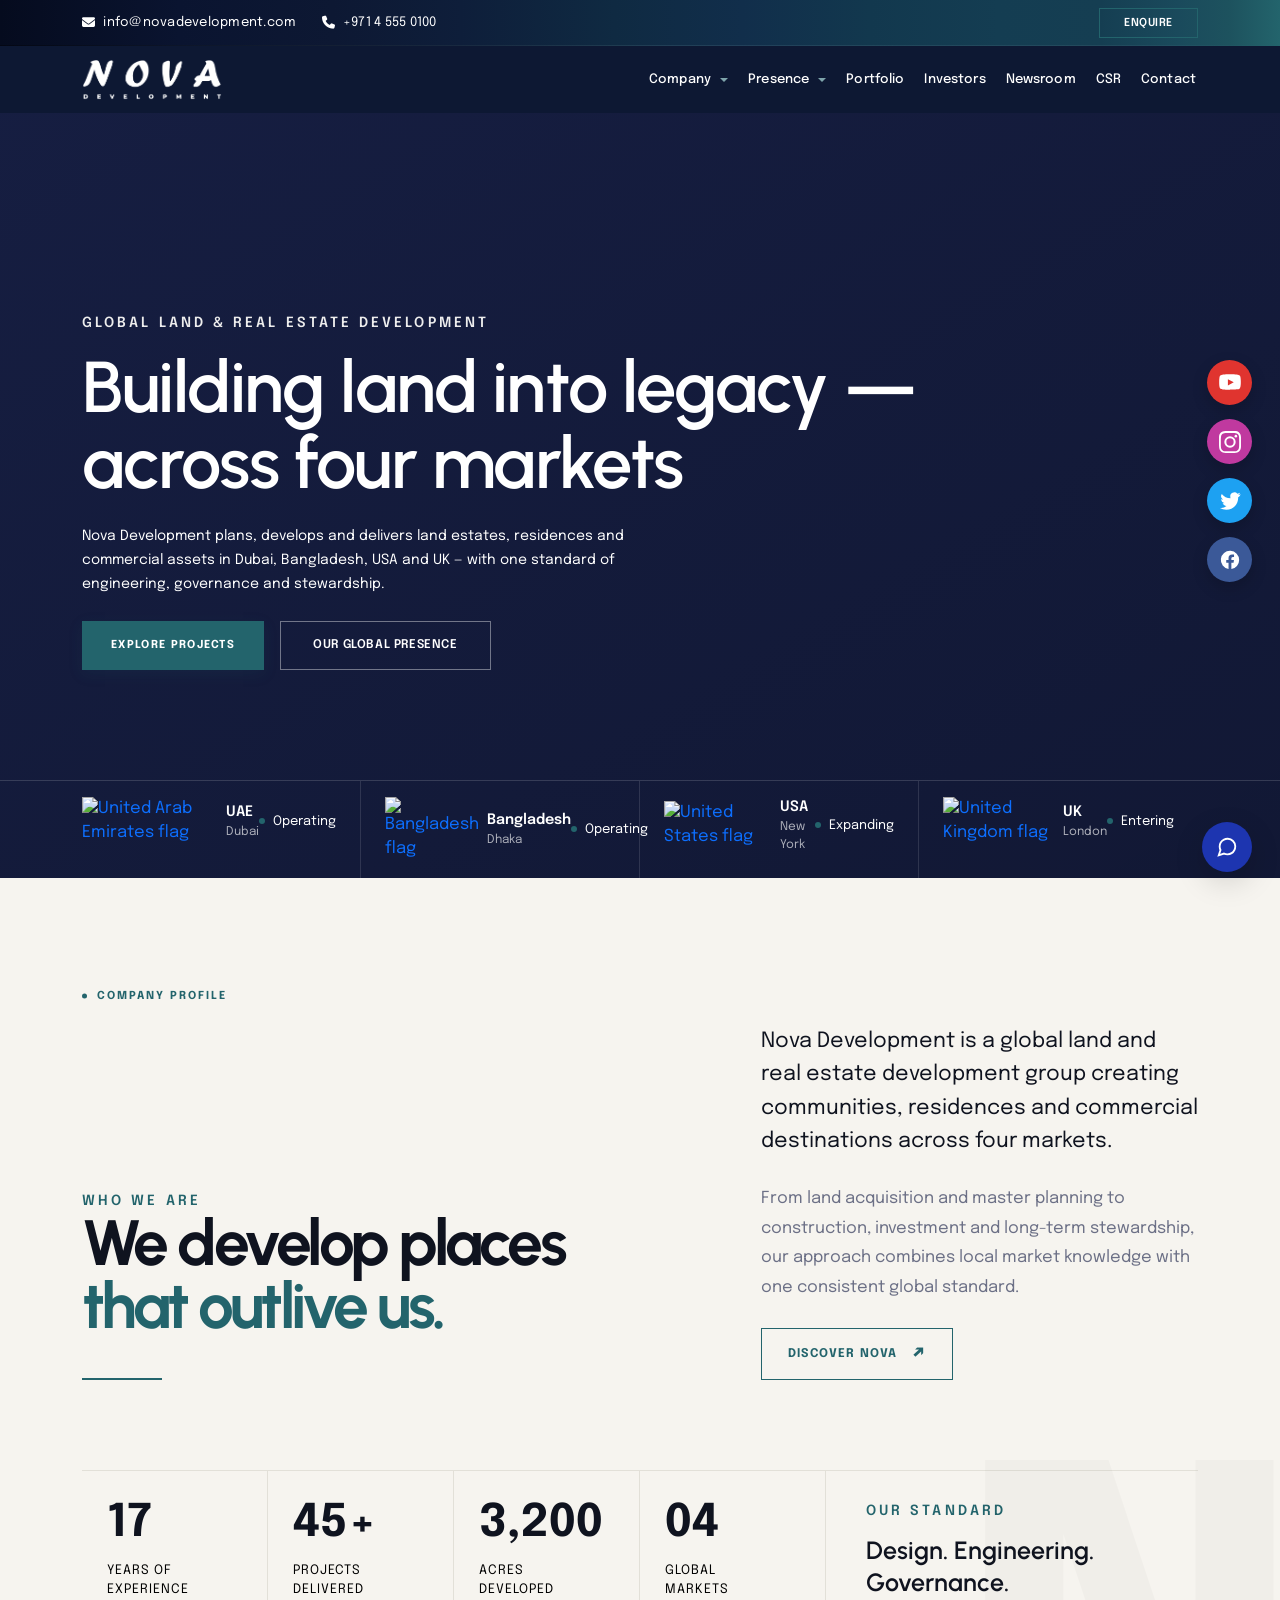
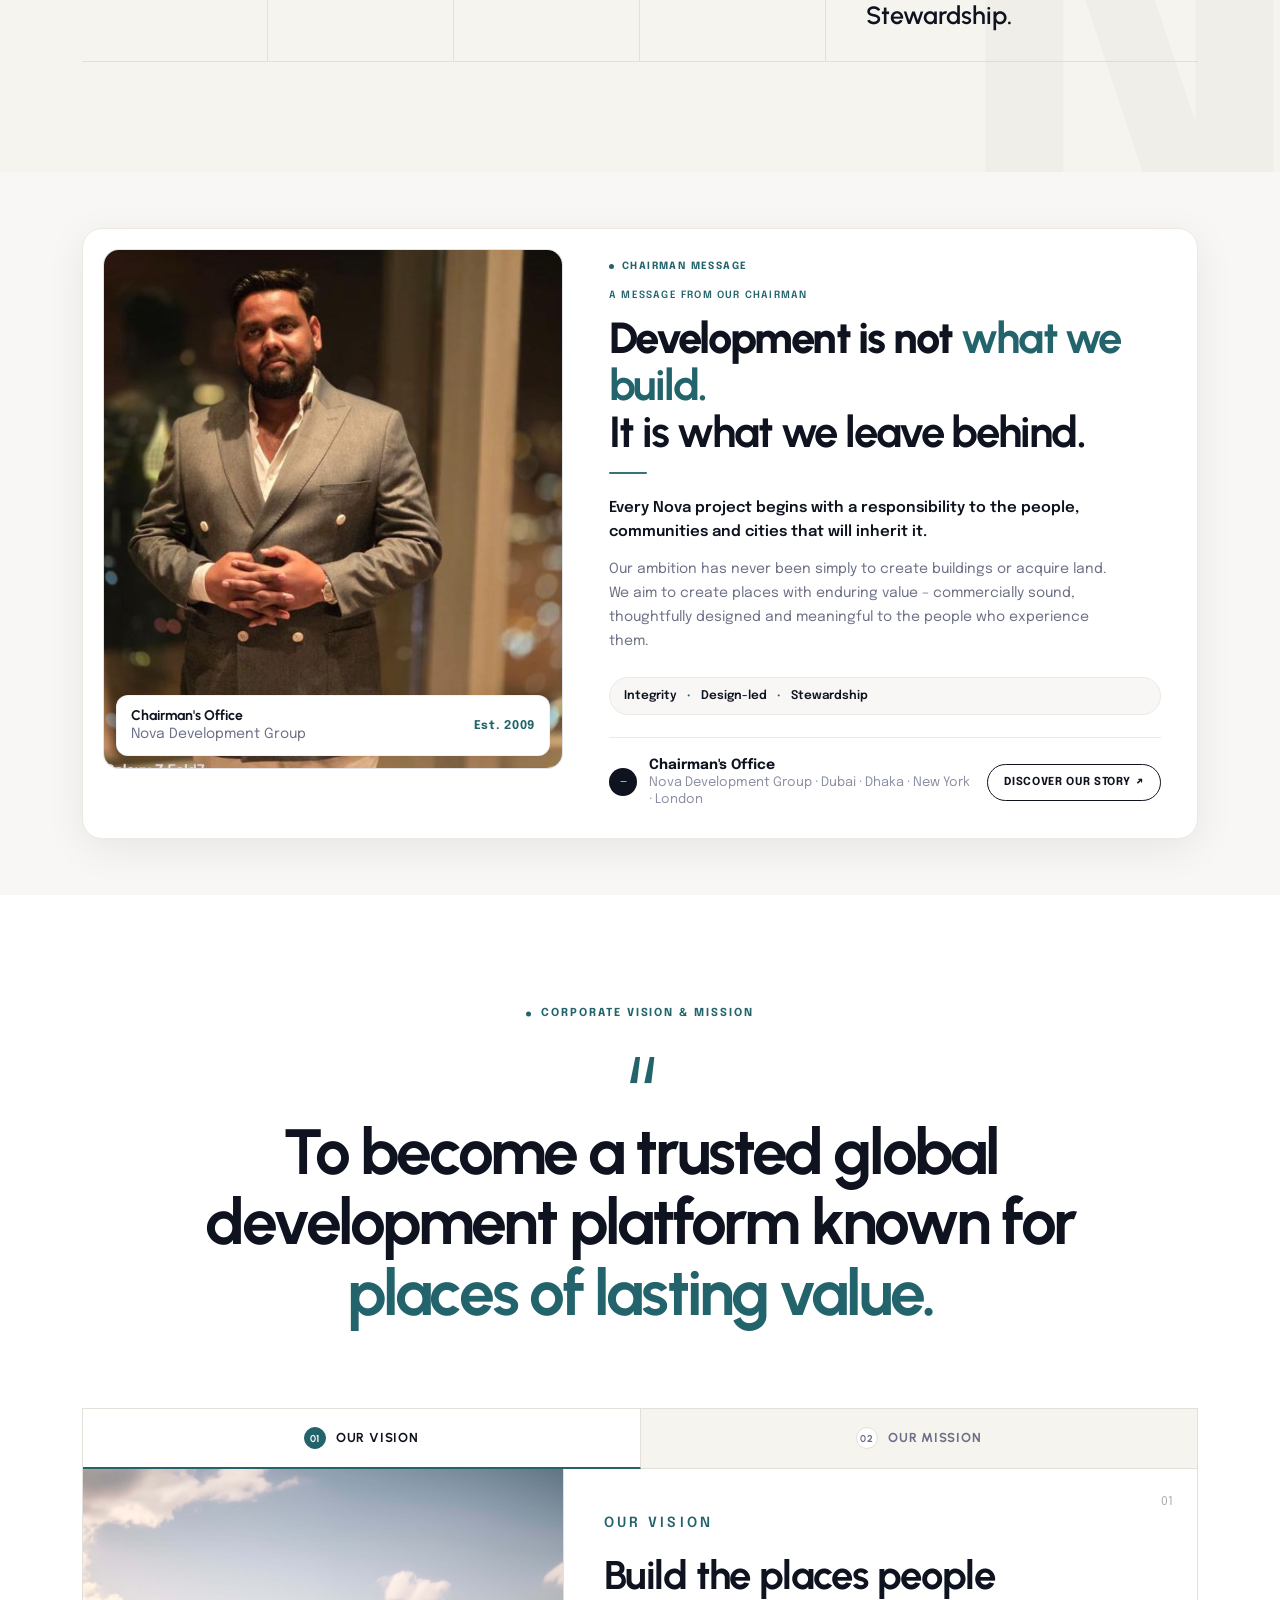
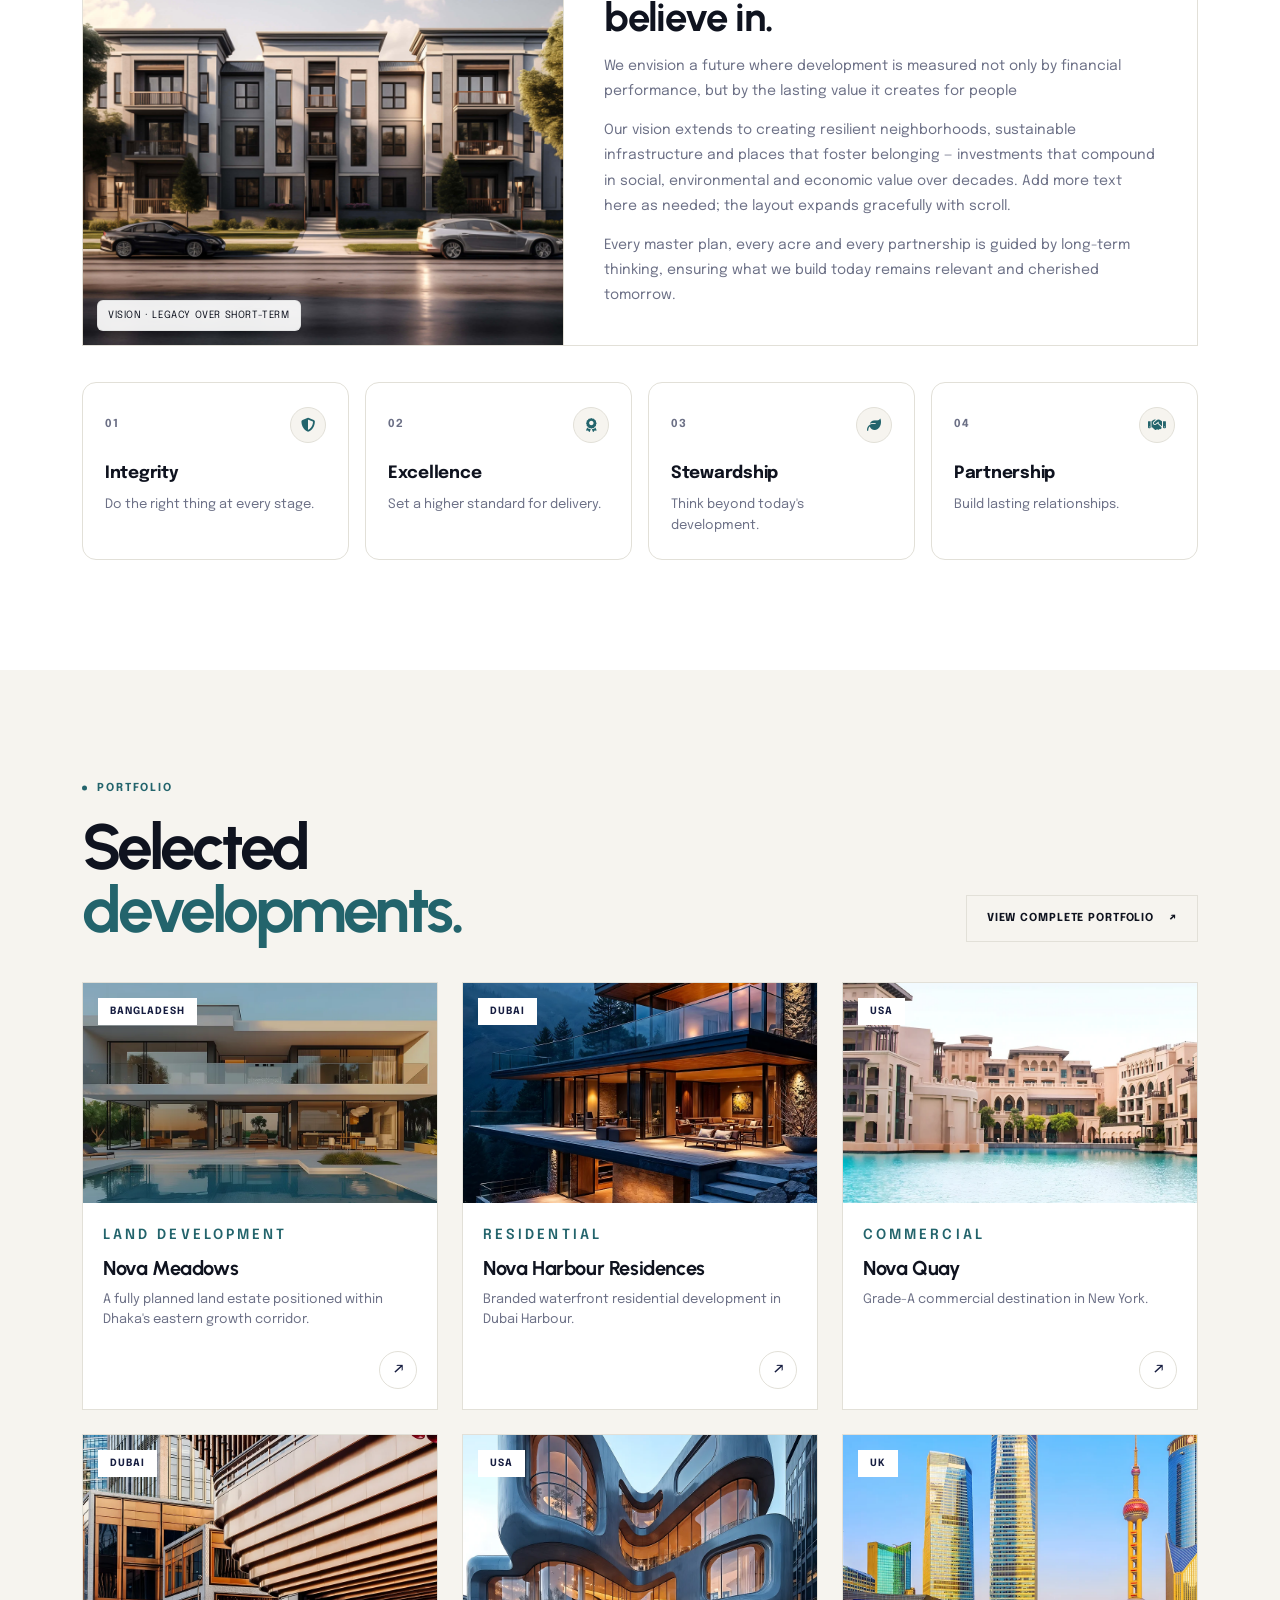
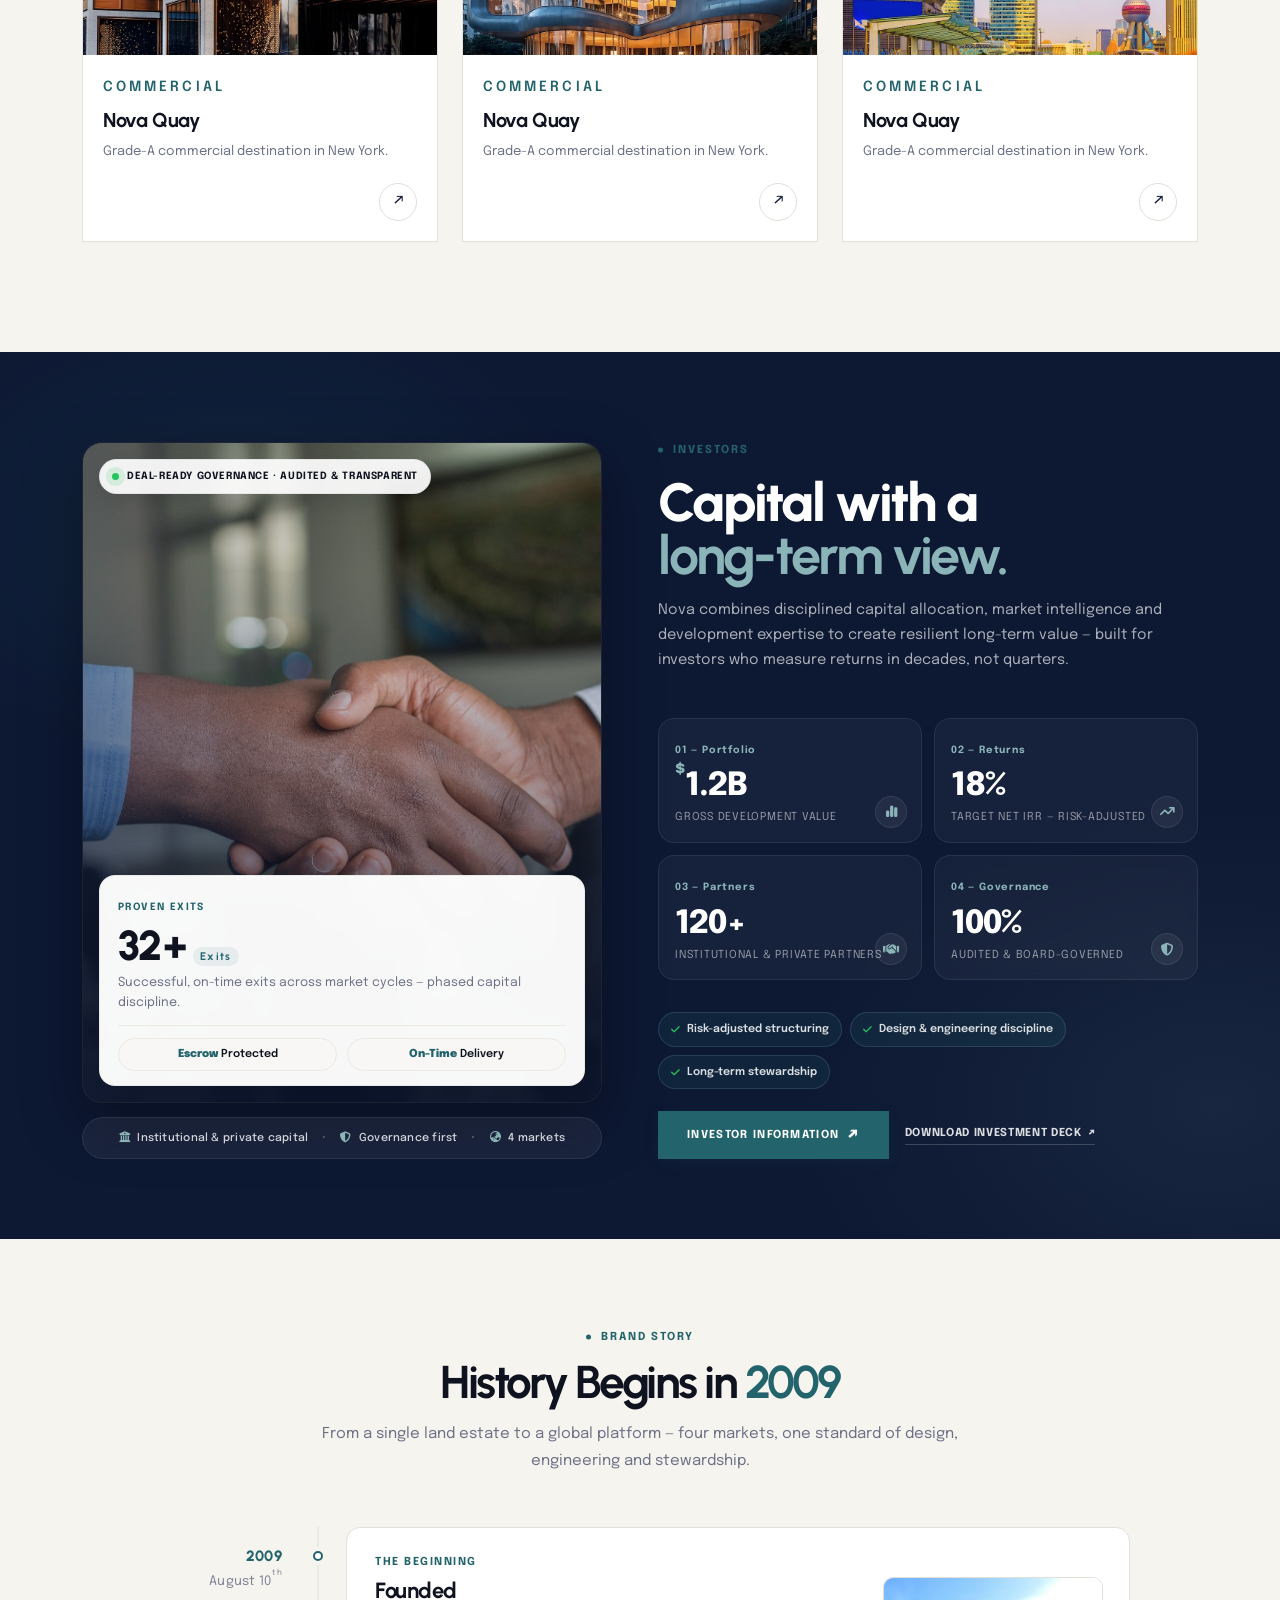
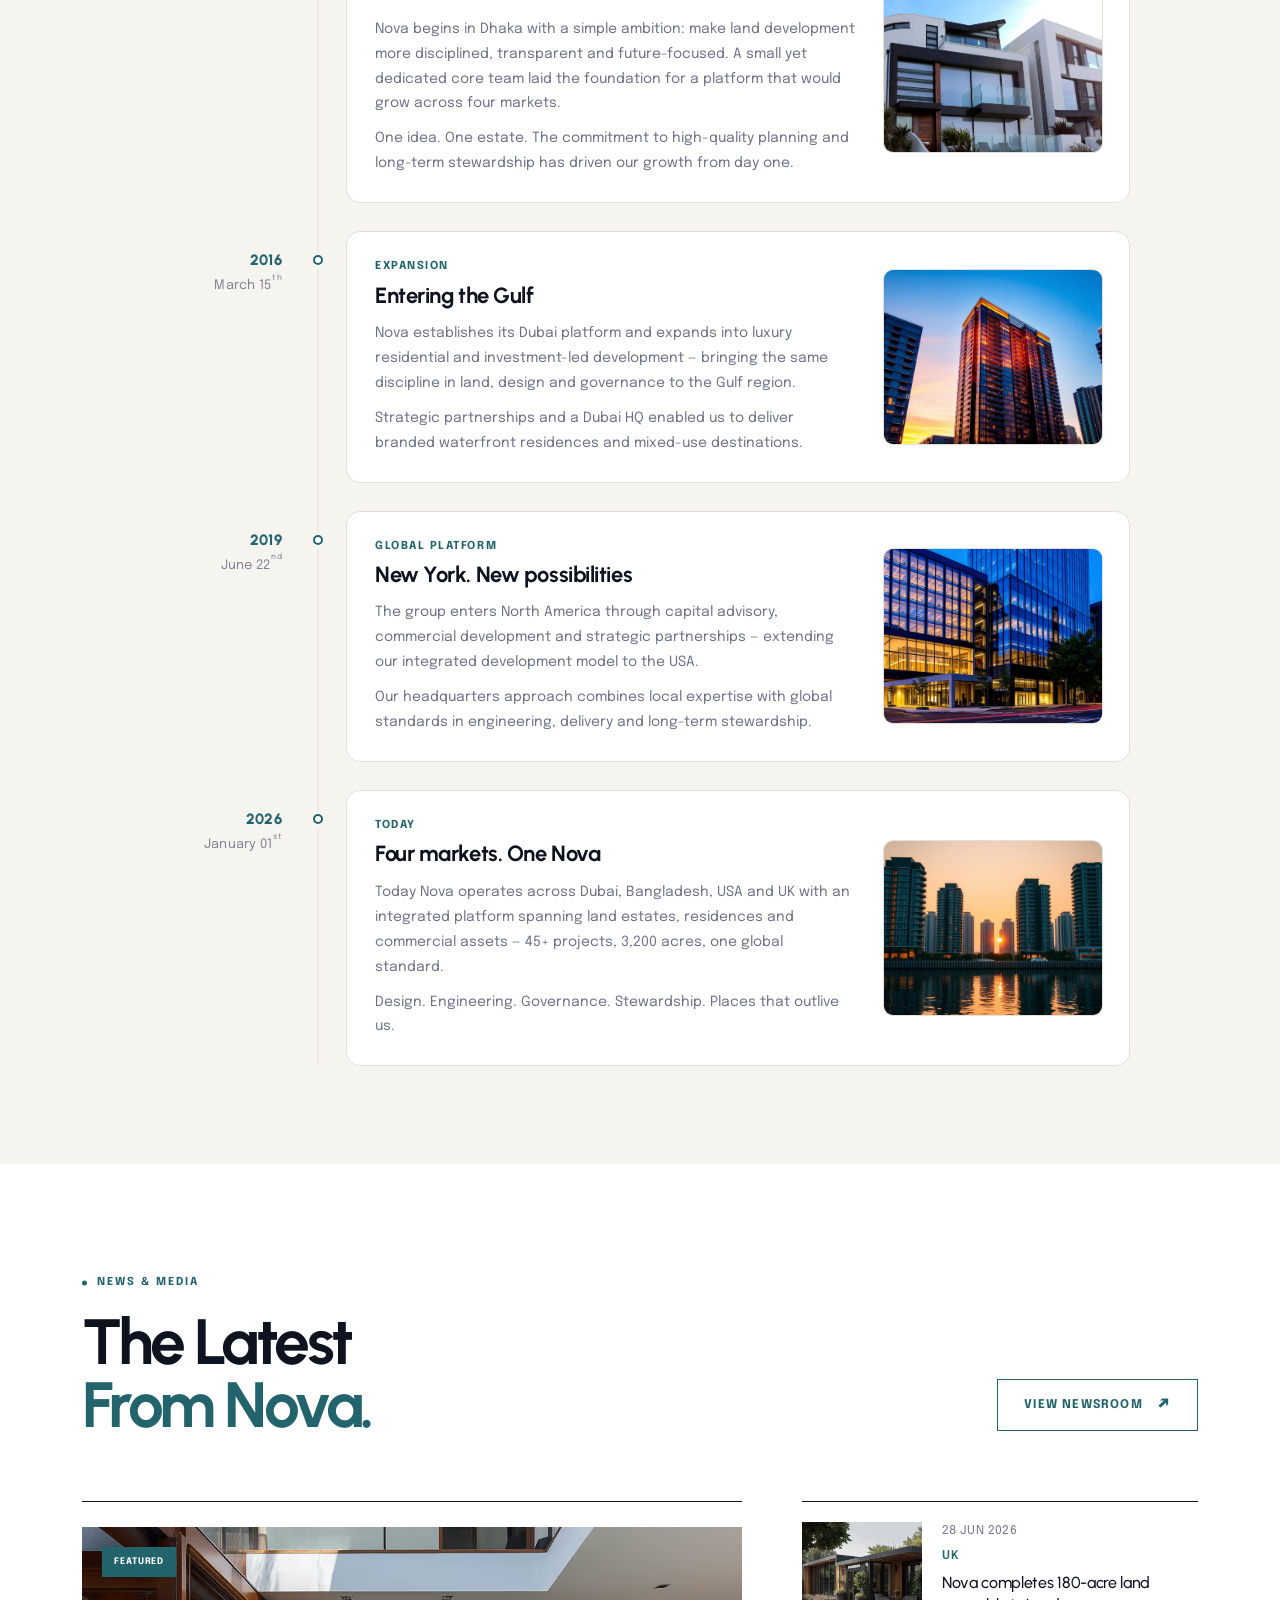
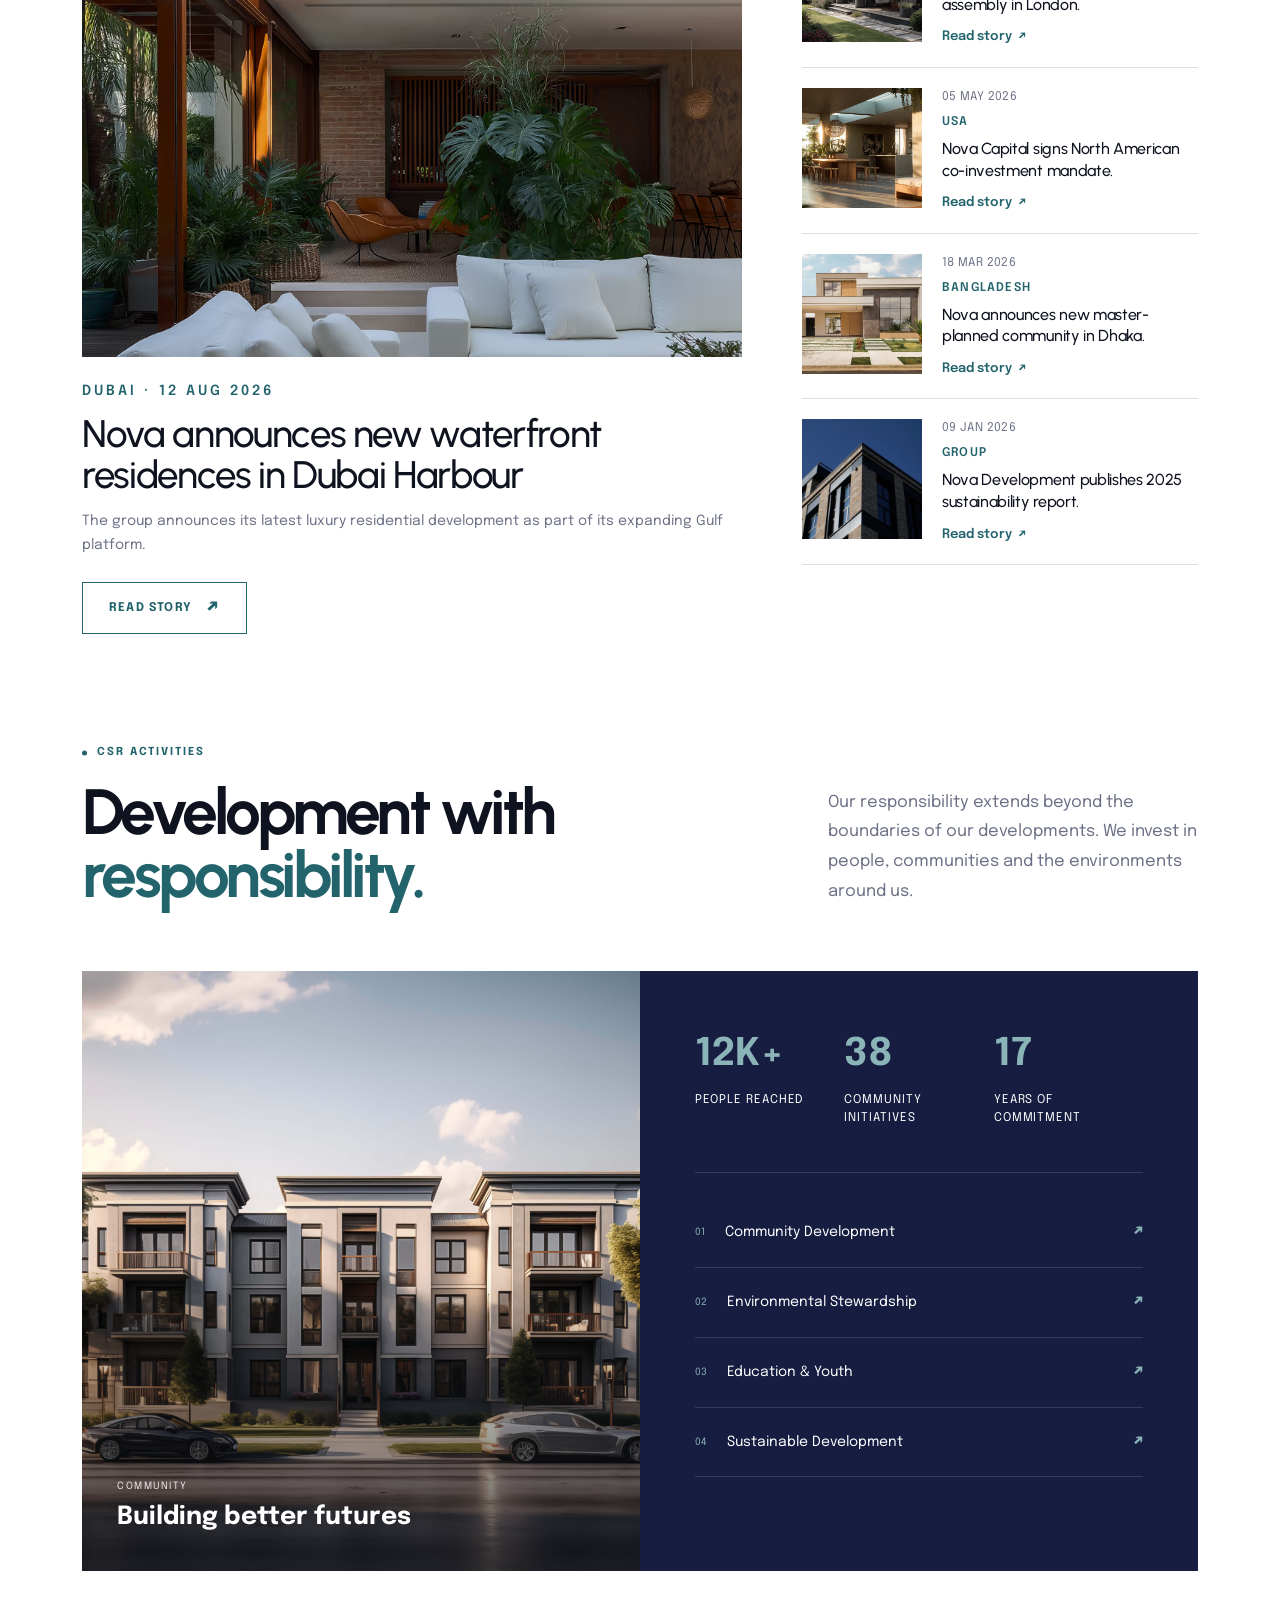
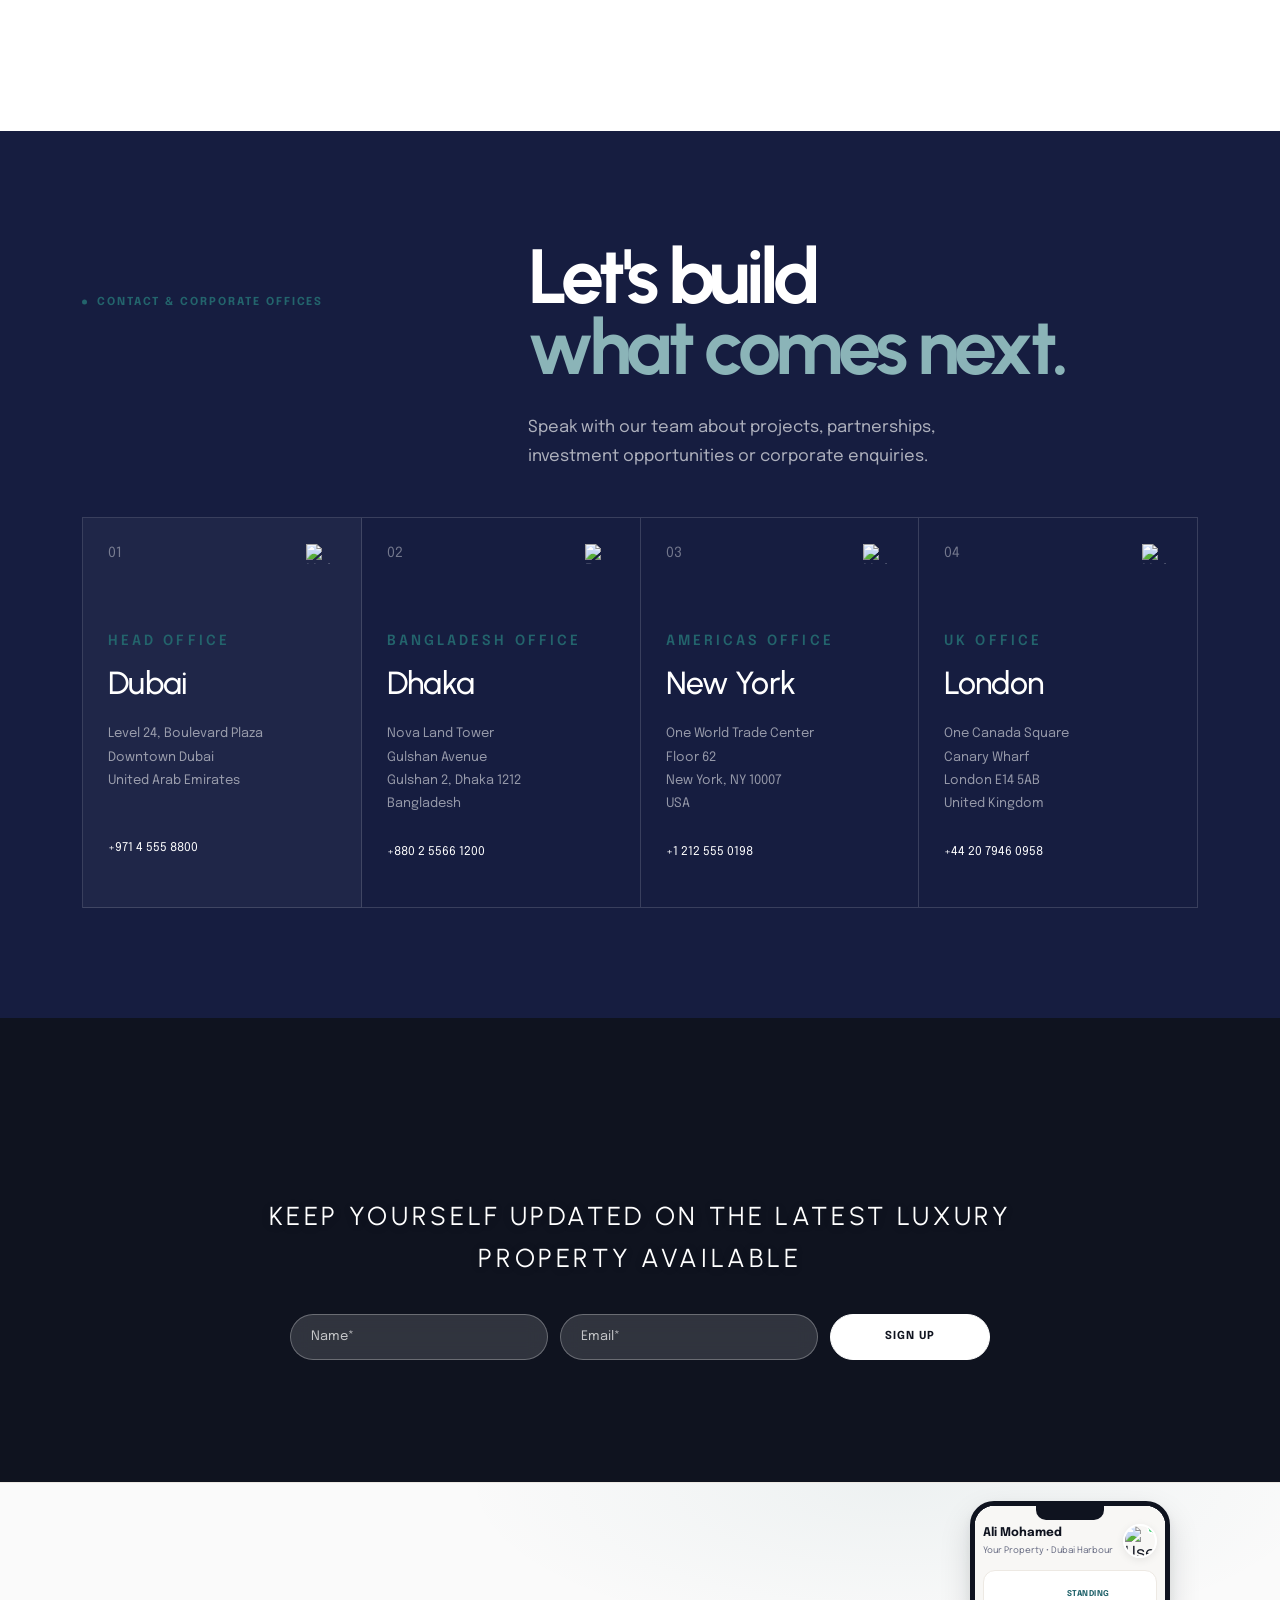
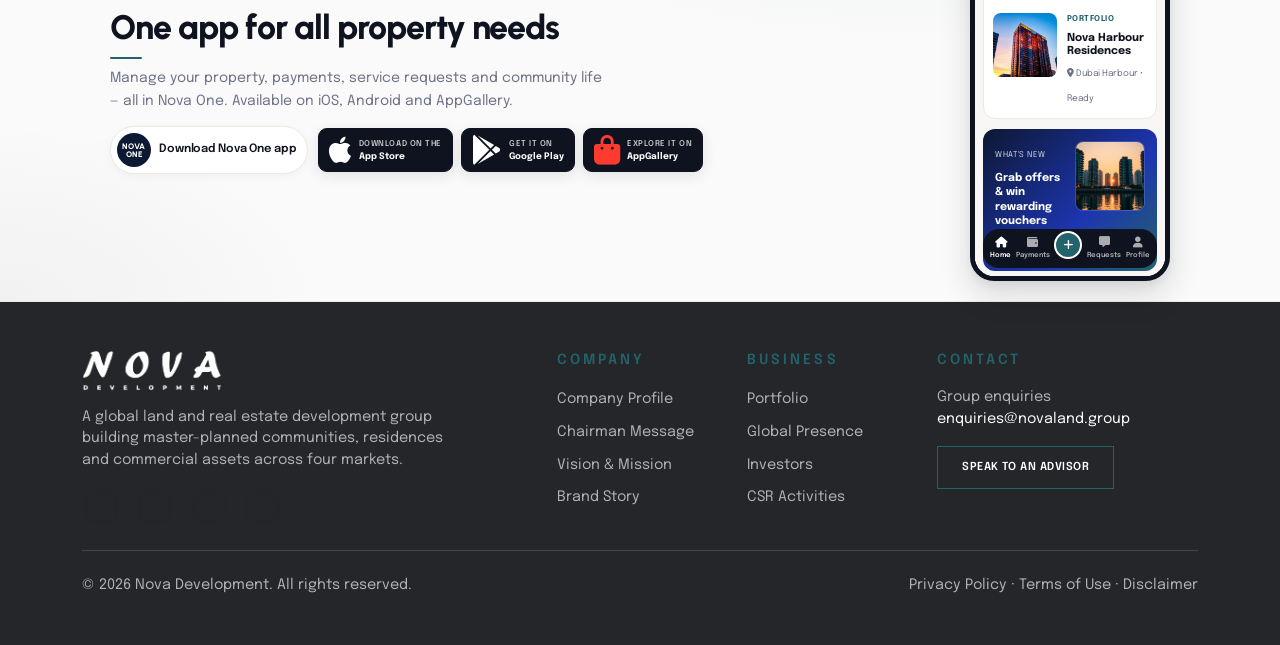
==== commit b9fc8e2f: "mission vission page done" ====
--- a/index.html
+++ b/index.html
@@ -125,7 +125,7 @@
                 </li>
 
                 <li>
-                  <a class="dropdown-item" href="#vision-mission">
+                  <a class="dropdown-item" href="vision-mission.html">
 
                     Corporate Vision &amp; Mission
 
@@ -177,7 +177,7 @@
             <!-- PORTFOLIO -->
             <li class="nav-item">
 
-              <a class="nav-link" href="#portfolio">
+              <a class="nav-link" href="portfolio.html">
 
                 Portfolio
 
@@ -286,7 +286,7 @@
 
       <div class="mt-4 d-flex flex-wrap gap-3">
 
-        <a href="#portfolio" class="btn btn-gold text-uppercase">
+        <a href="portfolio.html" class="btn btn-gold text-uppercase">
 
           Explore projects
 
@@ -712,7 +712,7 @@
           <!-- Vision Panel — left image, right content -->
           <div id="panel-vision" role="tabpanel" aria-labelledby="tab-vision" class="nova-vm-panel active">
             <div class="nova-vm-image">
-              <img src="assets/img/mission.webp" alt="Vision — places people believe in">
+              <img src="assets/img/community.jpeg" alt="Vision — places people believe in, community-first">
               <span class="img-caption">Vision · Legacy over short-term</span>
             </div>
             <div class="nova-vm-text">
@@ -732,7 +732,7 @@
           <!-- Mission Panel — left image, right content -->
           <div id="panel-mission" role="tabpanel" aria-labelledby="tab-mission" class="nova-vm-panel">
             <div class="nova-vm-image">
-              <img src="assets/img/vission.webp" alt="Mission — enduring value">
+              <img src="assets/img/investor.jpeg" alt="Mission — enduring value, disciplined delivery">
               <span class="img-caption">Mission · Discipline to delivery</span>
             </div>
             <div class="nova-vm-text">
@@ -832,7 +832,7 @@
         </div>
 
 
-        <a href="#" class="nova-outline-button">
+        <a href="portfolio.html" class="nova-outline-button">
 
           View complete portfolio
           <span>↗</span>
@@ -2236,7 +2236,7 @@
 
             <li class="mb-2">
 
-              <a href="#vision-mission" class="footer-link">
+              <a href="vision-mission.html" class="footer-link">
 
                 Vision &amp; Mission
 
@@ -2270,7 +2270,7 @@
 
             <li class="mb-2">
 
-              <a href="#portfolio" class="footer-link">
+              <a href="portfolio.html" class="footer-link">
 
                 Portfolio
 
--- a/assets/css/style.css
+++ b/assets/css/style.css
@@ -185,7 +185,7 @@
     display: flex;
     align-items: center;
     gap: 15px;
-    margin-bottom: 45px;
+    margin-bottom: 20px;
     font-size: 11px;
     font-weight: 700;
     letter-spacing: .18em;
@@ -580,7 +580,7 @@
 }
 
 .navbar-expand-xl .navbar-nav .dropdown-menu {
-    top: 100%;
+    top: 98%;
 }
 
 @media(max-width: 1200px) {
@@ -908,7 +908,7 @@
     }
 }
 
-/* PORTFOLIO HERO — removed (old hero code, now unified) */
+/* PORTFOLIO HERO ÃƒÂ¢Ã¢â€šÂ¬Ã¢â‚¬Â removed (old hero code, now unified) */
 
 /* =========================================================
    COMPANY PROFILE
@@ -4810,7 +4810,7 @@
 }
 
 /* =========================================================
-  Company Profile Page — unified hero now uses .inner-hero
+  Company Profile Page ÃƒÂ¢Ã¢â€šÂ¬Ã¢â‚¬Â unified hero now uses .inner-hero
 ========================================================= */
 
 .btn-gold {
@@ -4850,7 +4850,7 @@
     transform: translate(4px, -4px);
 }
 
-/* Normalize white buttons to same height as green — 1px border exists inline, so match with min-height + box-sizing */
+/* Normalize white buttons to same height as green ÃƒÂ¢Ã¢â€šÂ¬Ã¢â‚¬Â 1px border exists inline, so match with min-height + box-sizing */
 a.btn[style*="background: #fff"],
 a.btn[style*="background:#fff"] {
     min-height: 44px !important;
@@ -4859,7 +4859,7 @@
     line-height: 1 !important;
 }
 
-/* White buttons — hover state (Chairman message & Explore portfolio) */
+/* White buttons ÃƒÂ¢Ã¢â€šÂ¬Ã¢â‚¬Â hover state (Chairman message & Explore portfolio) */
 a.btn[style*="background: #fff"]:hover,
 a.btn[style*="background:#fff"]:hover {
     background: #0F131F !important;
@@ -5200,10 +5200,10 @@
 }
 
 /* =========================================================
-  Contact Page — unified hero now uses .inner-hero
+  Contact Page ÃƒÂ¢Ã¢â€šÂ¬Ã¢â‚¬Â unified hero now uses .inner-hero
 ========================================================= */
 
-/* MAIN — LUXURY (sand + thin gold, generous whitespace) */
+/* MAIN ÃƒÂ¢Ã¢â€šÂ¬Ã¢â‚¬Â LUXURY (sand + thin gold, generous whitespace) */
 .contact-main {
     background: linear-gradient(90deg, #FFFFFF 0%, #FDFCFB 55%, #F6F4EF 100%);
     padding: 80px 0 90px;
@@ -5550,7 +5550,7 @@
     font-size: 11px;
 }
 
-/* OFFICES — LUXURY (sand, thin hairline, image + serif) */
+/* OFFICES ÃƒÂ¢Ã¢â€šÂ¬Ã¢â‚¬Â LUXURY (sand, thin hairline, image + serif) */
 .contact-offices {
     background: linear-gradient(90deg, #0D1833 0%, #0F1E3A 45%, #112E4B 55%, #143D52 100%);
     padding: 80px 0;
@@ -5797,7 +5797,7 @@
 }
 
 
-/* MAP — LUXURY (hairline + pill dark) */
+/* MAP ÃƒÂ¢Ã¢â€šÂ¬Ã¢â‚¬Â LUXURY (hairline + pill dark) */
 .contact-map {
     background: #fff;
     border-top: 1px solid #EDE9E3;
@@ -6270,7 +6270,7 @@
     font-size: 13px;
 }
 
-/* CHAIRMAN FONT INCREASE — luxury readability */
+/* CHAIRMAN FONT INCREASE ÃƒÂ¢Ã¢â€šÂ¬Ã¢â‚¬Â luxury readability */
 body {
     font-size: 16.5px;
 }
@@ -6303,4 +6303,190 @@
     .stg-image img {
         width: 300px;
     }
-}+}
+/* =========================================================
+   PORTFOLIO PAGE ÃƒÂ¢Ã¢â€šÂ¬Ã¢â‚¬Â modern filterable
+   ========================================================= */
+.portfolio-hero-stats {
+    display: flex;
+    gap: 18px;
+    flex-wrap: wrap;
+    margin-top: 28px;
+    padding-top: 22px;
+    border-top: 1px solid rgba(255,255,255,.14);
+    max-width: 560px;
+}
+.portfolio-hero-stats div { display:flex; flex-direction:column; gap:2px; }
+.portfolio-hero-stats strong { font-family:var(--font-display); font-size:28px; font-weight:800; letter-spacing:-.03em; color:#fff; line-height:1; }
+.portfolio-hero-stats span { font-size:10.5px; font-weight:700; letter-spacing:.14em; text-transform:uppercase; color:rgba(255,255,255,.62); }
+.portfolio-hero-stats em { font-style:normal; font-size:11px; color:var(--gold-soft); font-weight:700; }
+
+.portfolio-page { background: var(--sand); padding: 64px 0 80px; }
+.portfolio-controls {
+    position: sticky;
+    top: 64px;
+    z-index: 9;
+    background: rgba(246,244,239,.92);
+    backdrop-filter: blur(10px);
+    -webkit-backdrop-filter: blur(10px);
+    border: 1px solid var(--border-c);
+    border-radius: 16px;
+    padding: 16px;
+    display: flex;
+    flex-wrap: wrap;
+    gap: 14px;
+    align-items: center;
+    justify-content: space-between;
+    margin-bottom: 28px;
+    box-shadow: 0 8px 24px rgba(15,19,31,.06);
+}
+.portfolio-filter { display:flex; gap:8px; flex-wrap:wrap; align-items:center; }
+.portfolio-filter-btn {
+    display:inline-flex; align-items:center; gap:7px;
+    padding: 9px 14px;
+    border-radius: 999px;
+    border: 1px solid var(--border-c);
+    background:#fff;
+    color:#0F131F;
+    font-size:11px; font-weight:700; letter-spacing:.06em; text-transform:uppercase;
+    cursor:pointer; transition: all .2s ease;
+}
+.portfolio-filter-btn i { font-size:11px; color:var(--gold); transition: color .2s; }
+.portfolio-filter-btn:hover { border-color: rgba(35,100,108,.22); transform: translateY(-1px); }
+.portfolio-filter-btn.active { background: var(--gold); border-color: var(--gold); color:#fff; }
+.portfolio-filter-btn.active i { color:#fff; }
+.portfolio-filter-btn .count {
+    display:inline-grid; place-items:center;
+    min-width:20px; height:20px; padding:0 6px;
+    border-radius:999px; background: var(--sand); border:1px solid var(--border-c);
+    font-size:10px; font-weight:800; color:#0F131F;
+}
+.portfolio-filter-btn.active .count { background:#fff; color:var(--gold); border-color:#fff; }
+.portfolio-meta { display:flex; gap:10px; align-items:center; flex-wrap:wrap; font-size:11.5px; color:var(--muted-body); }
+.portfolio-meta strong { color:#0F131F; font-weight:800; }
+.portfolio-meta .divider { width:1px; height:14px; background:var(--border-c); }
+.portfolio-search { display:flex; align-items:center; gap:8px; background:#fff; border:1px solid var(--border-c); border-radius:999px; padding:8px 12px; min-width:220px; }
+.portfolio-search i { color:var(--muted-body); font-size:12px; }
+.portfolio-search input { border:none; outline:none; flex:1; font-size:13px; color:#0F131F; background:transparent; }
+.portfolio-search input::placeholder { color:var(--muted-body); }
+
+.portfolio-grid { display:grid; grid-template-columns: repeat(3, 1fr); gap:20px; }
+@media (max-width:991px){ .portfolio-grid{ grid-template-columns: repeat(2,1fr);} .portfolio-controls{ top:56px; } }
+@media (max-width:575px){ .portfolio-grid{ grid-template-columns: 1fr;} .portfolio-search{ min-width:0; flex:1 1 100%; } }
+.portfolio-grid[style*="block"] { position: relative !important; }
+.portfolio-grid[style*="block"] .portfolio-card { width: calc(33.333% - 20px); margin: 0 10px 20px 10px; animation: none !important; box-sizing: border-box; will-change: opacity; transition: opacity 0.45s ease !important; }
+@media (max-width:991px){ .portfolio-grid[style*="block"] .portfolio-card { width: calc(50% - 20px); } }
+@media (max-width:575px){ .portfolio-grid[style*="block"] .portfolio-card { width: 100%; margin-left:0; margin-right:0; } }
+
+.portfolio-card {
+    display:flex; flex-direction:column; background:#fff; border:1px solid var(--border-c);
+    overflow:hidden; transition: transform .45s cubic-bezier(.16,1,.3,1), box-shadow .28s ease, opacity .45s ease;
+    position:relative;
+    will-change: transform, opacity;
+    animation: portfolioIn .5s cubic-bezier(.16,1,.3,1) both;
+}
+.portfolio-card::before { content:""; position:absolute; top:0; left:0; right:0; height:3px; background:var(--gold); opacity:0; transition: opacity .28s; z-index:1; }
+.portfolio-card:hover { transform: translateY(-4px); box-shadow: 0 14px 32px rgba(15,19,31,.10); }
+.portfolio-card:hover::before { opacity:1; }
+.portfolio-card.is-hiding { opacity:0; transform: scale(.96) translateY(8px); pointer-events:none; }
+.portfolio-card.is-hidden { display:none !important; }
+@keyframes portfolioIn {
+    from { opacity:0; transform: translateY(14px) scale(.98); }
+    to   { opacity:1; transform: translateY(0) scale(1); }
+}
+@keyframes portfolioOut {
+    from { opacity:1; transform: scale(1) translateY(0); }
+    to   { opacity:0; transform: scale(.96) translateY(8px); }
+}
+@media (prefers-reduced-motion: reduce) {
+    .portfolio-card { animation:none; transition:none; }
+}
+.portfolio-card-img { position:relative; height:230px; overflow:hidden; background:#e9ecef; }
+.portfolio-card-img img { width:100%; height:100%; object-fit:cover; display:block; transition: transform .7s ease; }
+.portfolio-card:hover .portfolio-card-img img { transform: scale(1.06); }
+.portfolio-card-top { position:absolute; top:12px; left:12px; right:12px; display:flex; justify-content:space-between; align-items:center; gap:8px; z-index:1; }
+.portfolio-badge { display:inline-flex; align-items:center; gap:6px; padding:6px 10px; background:#fff; border:1px solid rgba(15,19,31,.06); border-radius:999px; font-size:10px; font-weight:700; letter-spacing:.08em; text-transform:uppercase; color:#0F131F; box-shadow:0 4px 12px rgba(15,19,31,.08); }
+.portfolio-badge i { color:var(--gold); font-size:9px; }
+.portfolio-market { display:inline-flex; align-items:center; gap:6px; padding:6px 9px; background:rgba(13,24,51,.88); backdrop-filter:blur(6px); border:1px solid rgba(255,255,255,.12); border-radius:999px; color:#fff; font-size:10.5px; font-weight:700; letter-spacing:.06em; text-transform:uppercase; }
+.portfolio-market img { width:18px !important; height:13px; object-fit:cover; border-radius:2px; }
+.portfolio-card-body { display:flex; flex-direction:column; flex:1; padding:18px 18px 16px; gap:8px; }
+.portfolio-card-body .eyebrow { font-size:10px; letter-spacing:.14em; }
+.portfolio-card-body h3 { margin:0; font-family:var(--font-display); font-size:19px; font-weight:800; letter-spacing:-.02em; color:#0F131F; line-height:1.2; }
+.portfolio-card-body p { margin:0; font-size:13px; line-height:1.65; color:var(--muted-body); flex:1; }
+.portfolio-card-foot { display:flex; align-items:center; justify-content:space-between; gap:12px; padding-top:14px; margin-top:6px; border-top:1px solid #f0eeea; }
+.portfolio-card-foot .meta { display:flex; gap:12px; font-size:11px; color:var(--muted-body); }
+.portfolio-card-foot .meta span { display:inline-flex; align-items:center; gap:5px; }
+.portfolio-card-foot .meta i { color:var(--gold); font-size:11px; }
+.portfolio-card-foot .arrow { width:34px; height:34px; border-radius:50%; display:grid; place-items:center; border:1px solid var(--border-c); color:#0F131F; flex:0 0 34px; transition: all .22s; }
+.portfolio-card:hover .arrow { background:var(--gold); border-color:var(--gold); color:#fff; transform: translate(2px,-2px); }
+.portfolio-empty { display:none; text-align:center; padding:40px 20px; background:#fff; border:1px solid var(--border-c); border-radius:16px; }
+.portfolio-empty.show { display:block; }
+.portfolio-empty i { width:44px; height:44px; border-radius:50%; display:grid; place-items:center; margin:0 auto 12px; background:var(--sand); border:1px solid var(--border-c); color:var(--gold); }
+.portfolio-empty h4 { font-family:var(--font-display); font-weight:800; color:#0F131F; margin:0 0 6px; }
+.portfolio-empty p { color:var(--muted-body); font-size:13px; margin:0 0 14px; }
+.portfolio-empty button { padding:9px 16px; border-radius:999px; border:1px solid var(--gold); background:var(--gold); color:#fff; font-size:11px; font-weight:700; letter-spacing:.06em; text-transform:uppercase; cursor:pointer; }
+/* =========================================================
+   VISION & MISSION PAGE
+   ========================================================= */
+.vm-hero-stats { display:flex; gap:18px; flex-wrap:wrap; margin-top:28px; padding-top:22px; border-top:1px solid rgba(255,255,255,.14); max-width:560px; }
+.vm-hero-stats div { display:flex; flex-direction:column; gap:2px; }
+.vm-hero-stats strong { font-family:var(--font-display); font-size:28px; font-weight:800; letter-spacing:-.03em; color:#fff; line-height:1; }
+.vm-hero-stats span { font-size:10.5px; font-weight:700; letter-spacing:.14em; text-transform:uppercase; color:rgba(255,255,255,.62); }
+.vm-hero-stats em { font-style:normal; font-size:11px; color:var(--gold-soft); font-weight:700; }
+.vm-subnav { position:sticky; top:64px; z-index:9; background:rgba(246,244,239,.92); backdrop-filter:blur(10px); -webkit-backdrop-filter:blur(10px); border-bottom:1px solid var(--border-c); padding:10px 0; }
+.vm-subnav a { font-size:11px; font-weight:700; letter-spacing:.1em; text-transform:uppercase; color:var(--muted-body); text-decoration:none; padding:8px 14px; border:1px solid transparent; border-radius:999px; transition:all .2s; }
+.vm-subnav a:hover { color:#0F131F; border-color:var(--border-c); background:#fff; }
+.vm-intro { background:var(--sand); padding:56px 0 32px; }
+.vm-big-quote { max-width:860px; margin:28px auto 0; text-align:center; position:relative; }
+.vm-big-quote .vm-q { font-family:var(--font-display); font-size:72px; line-height:1; color:var(--gold); opacity:.18; display:block; }
+.vm-big-quote h2 { font-family:var(--font-display); font-size:clamp(32px,5vw,52px); font-weight:800; letter-spacing:-.04em; line-height:.95; color:#0F131F; margin:-18px 0 16px; }
+.vm-big-quote h2 span { color:var(--gold); }
+.vm-big-quote p { max-width:640px; margin:0 auto; color:var(--muted-body); font-size:15px; line-height:1.7; }
+.vm-split { padding:64px 0; background:#fff; border-top:1px solid var(--border-c); }
+.vm-split--alt { background:var(--sand); }
+.vm-split-grid { display:grid; grid-template-columns:1.05fr .95fr; gap:48px; align-items:center; }
+.vm-split--alt .vm-split-grid { grid-template-columns:.95fr 1.05fr; }
+.vm-num { display:block; font-size:11px; font-weight:700; letter-spacing:.14em; text-transform:uppercase; color:var(--gold); margin-bottom:10px; }
+.vm-split-text h2 { font-family:var(--font-display); font-size:clamp(28px,3.8vw,42px); font-weight:800; letter-spacing:-.04em; line-height:.98; color:#0F131F; margin:0; }
+.vm-split-text h2 span { color:var(--gold); }
+.vm-lead { font-size:16px; line-height:1.65; color:#0F131F; font-weight:500; margin:0 0 14px; }
+.vm-split-text p { color:var(--muted-body); font-size:14.5px; line-height:1.75; margin:0 0 10px; }
+.vm-checks { list-style:none; padding:0; margin:18px 0 0; display:grid; gap:10px; }
+.vm-checks li { display:flex; gap:10px; align-items:flex-start; font-size:13.5px; color:#0F131F; line-height:1.5; }
+.vm-checks i { color:var(--gold); margin-top:3px; font-size:12px; flex:0 0 12px; }
+.vm-split-media { position:relative; border-radius:16px; overflow:hidden; border:1px solid var(--border-c); box-shadow:0 16px 40px rgba(15,19,31,.08); }
+.vm-split-media img { width:100%; height:420px; object-fit:cover; display:block; }
+.vm-media-cap { position:absolute; left:14px; right:14px; bottom:14px; background:#0F131F; color:#fff; border-radius:12px; padding:12px 16px; display:flex; justify-content:space-between; align-items:center; gap:12px; flex-wrap:wrap; }
+.vm-media-cap span { font-size:10.5px; letter-spacing:.12em; text-transform:uppercase; color:var(--gold-soft); font-weight:700; }
+.vm-media-cap strong { font-size:12px; font-weight:700; }
+.vm-mission-cards { display:grid; grid-template-columns:repeat(4,1fr); gap:10px; margin-top:22px; }
+.vm-mission-cards div { background:var(--sand); border:1px solid var(--border-c); border-radius:12px; padding:14px 12px; text-align:center; }
+.vm-mission-cards i { color:var(--gold); font-size:18px; margin-bottom:8px; display:block; }
+.vm-mission-cards strong { display:block; font-size:12.5px; font-weight:800; color:#0F131F; letter-spacing:-.01em; }
+.vm-mission-cards span { font-size:11px; color:var(--muted-body); line-height:1.4; }
+.vm-values { background:var(--navy); color:#fff; padding:64px 0; }
+.vm-values h2 { font-family:var(--font-display); font-size:clamp(32px,4vw,44px); font-weight:800; letter-spacing:-.04em; line-height:.98; margin:0; color:#fff; }
+.vm-values h2 span { color:var(--gold-soft); }
+.vm-values-lead { color:rgba(255,255,255,.6); max-width:640px; margin:14px 0 0; line-height:1.7; font-size:14px; }
+.vm-values-grid { display:grid; grid-template-columns:repeat(4,1fr); gap:16px; margin-top:36px; }
+.vm-value-card { background:rgba(255,255,255,.06); border:1px solid rgba(255,255,255,.1); border-radius:16px; padding:22px 20px; }
+.vm-value-card .num { font-size:11px; letter-spacing:.14em; color:var(--gold-soft); font-weight:700; }
+.vm-value-card i { display:block; margin:10px 0 12px; font-size:22px; color:var(--gold-soft); }
+.vm-value-card strong { display:block; font-family:var(--font-display); font-size:18px; font-weight:800; letter-spacing:-.02em; margin-bottom:8px; }
+.vm-value-card p { margin:0; font-size:13px; line-height:1.65; color:rgba(255,255,255,.68); }
+.vm-principles { background:var(--sand); padding:64px 0; }
+.vm-principles h2 { font-family:var(--font-display); font-size:clamp(28px,3.5vw,40px); font-weight:800; letter-spacing:-.04em; margin:0; color:#0F131F; }
+.vm-principles h2 span { color:var(--gold); }
+.vm-principles-grid { display:grid; grid-template-columns:repeat(4,1fr); gap:16px; margin-top:32px; }
+.vm-principle { background:#fff; border:1px solid var(--border-c); border-radius:16px; padding:22px 20px; }
+.vm-principle i { width:40px; height:40px; border-radius:10px; display:grid; place-items:center; background:var(--sand); border:1px solid var(--border-c); color:var(--gold); margin-bottom:14px; }
+.vm-principle h3 { font-size:14px; font-weight:800; letter-spacing:-.01em; margin:0 0 8px; color:#0F131F; }
+.vm-principle p { margin:0; font-size:13px; line-height:1.6; color:var(--muted-body); }
+.vm-cta { background:#fff; border-top:1px solid var(--border-c); padding:56px 0; }
+.vm-cta h3 { font-family:var(--font-display); font-size:26px; font-weight:800; letter-spacing:-.03em; margin:0; color:#0F131F; }
+.vm-cta h3 span { color:var(--gold); }
+.vm-cta p { margin:8px 0 0; color:var(--muted-body); font-size:14px; }
+@media (max-width:991px){ .vm-split-grid, .vm-split--alt .vm-split-grid{ grid-template-columns:1fr; } .vm-split-media img{ height:340px; } .vm-values-grid, .vm-principles-grid{ grid-template-columns:repeat(2,1fr); } .vm-mission-cards{ grid-template-columns:repeat(2,1fr); } .vm-subnav{top:56px;} }
+@media (max-width:575px){ .vm-values-grid, .vm-principles-grid{ grid-template-columns:1fr; } .vm-hero-stats{ gap:14px; } .vm-media-cap{ flex-direction:column; align-items:flex-start; } }
+
+
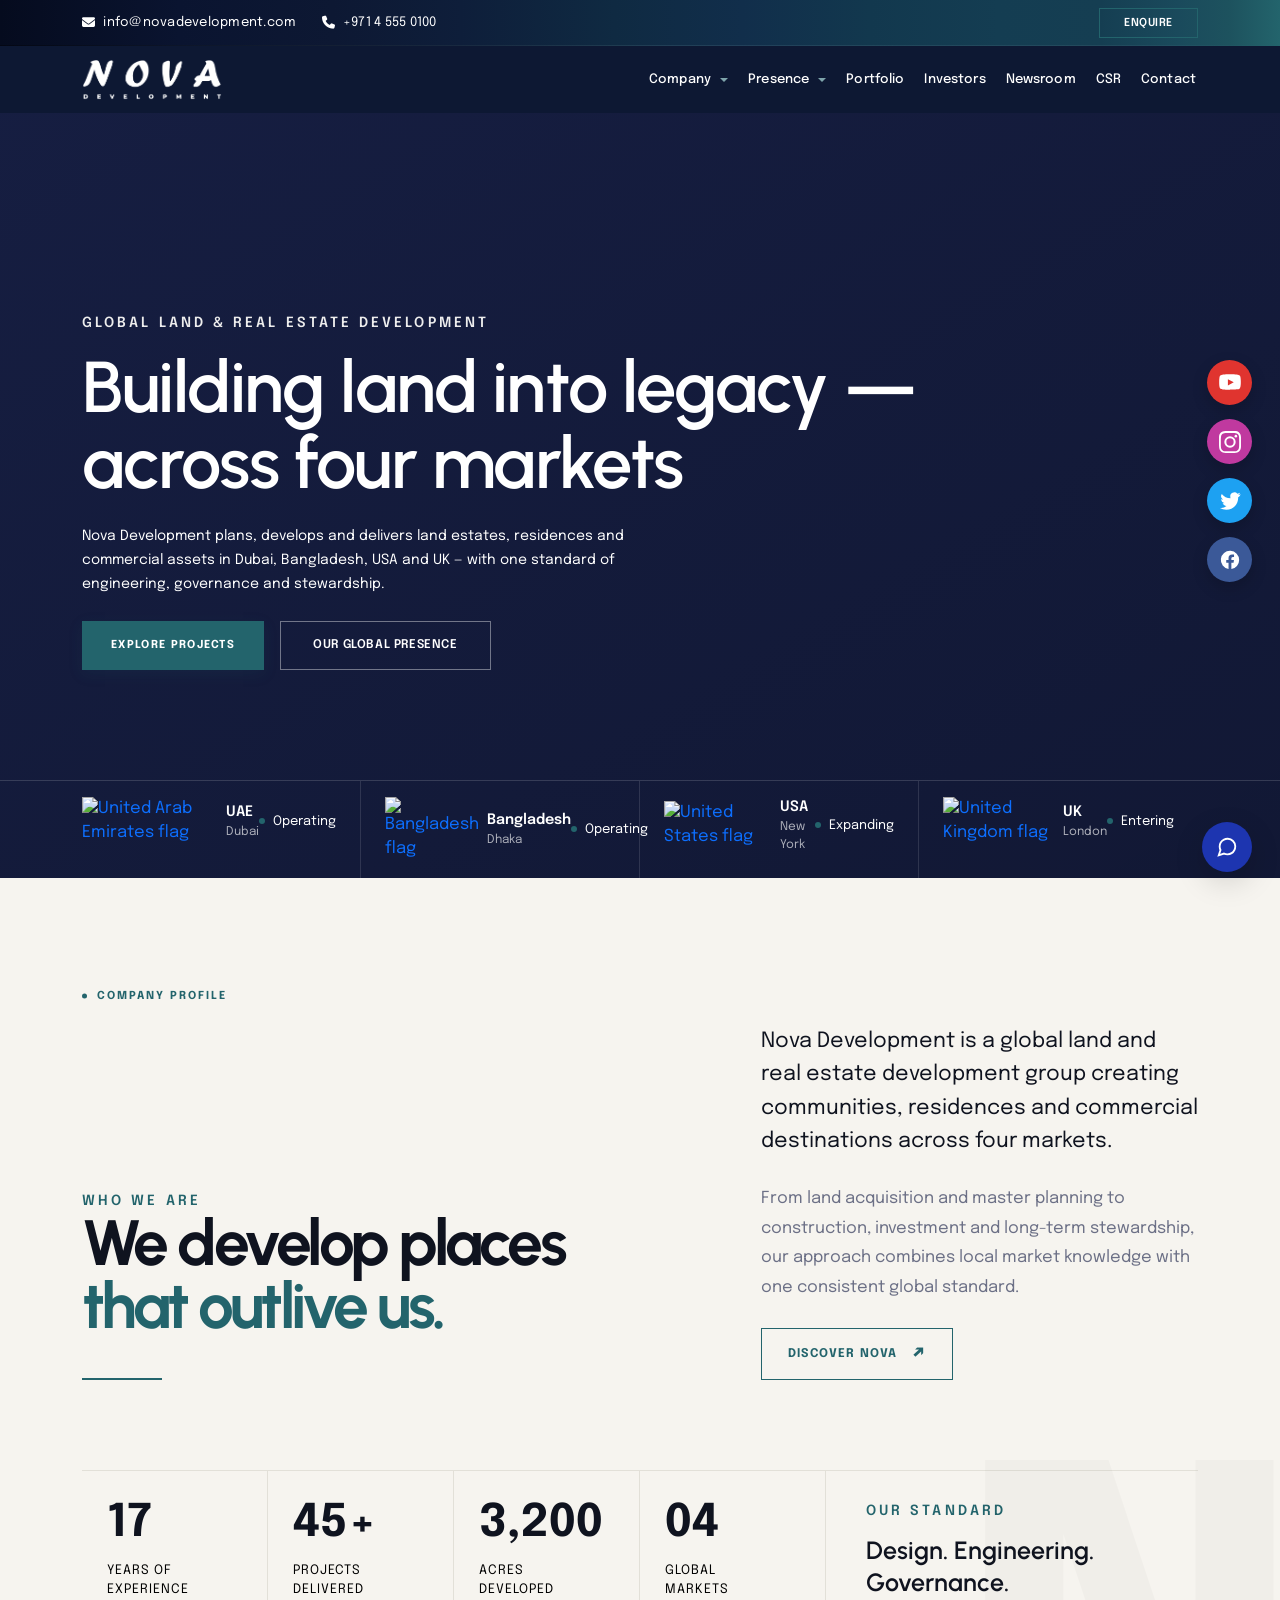
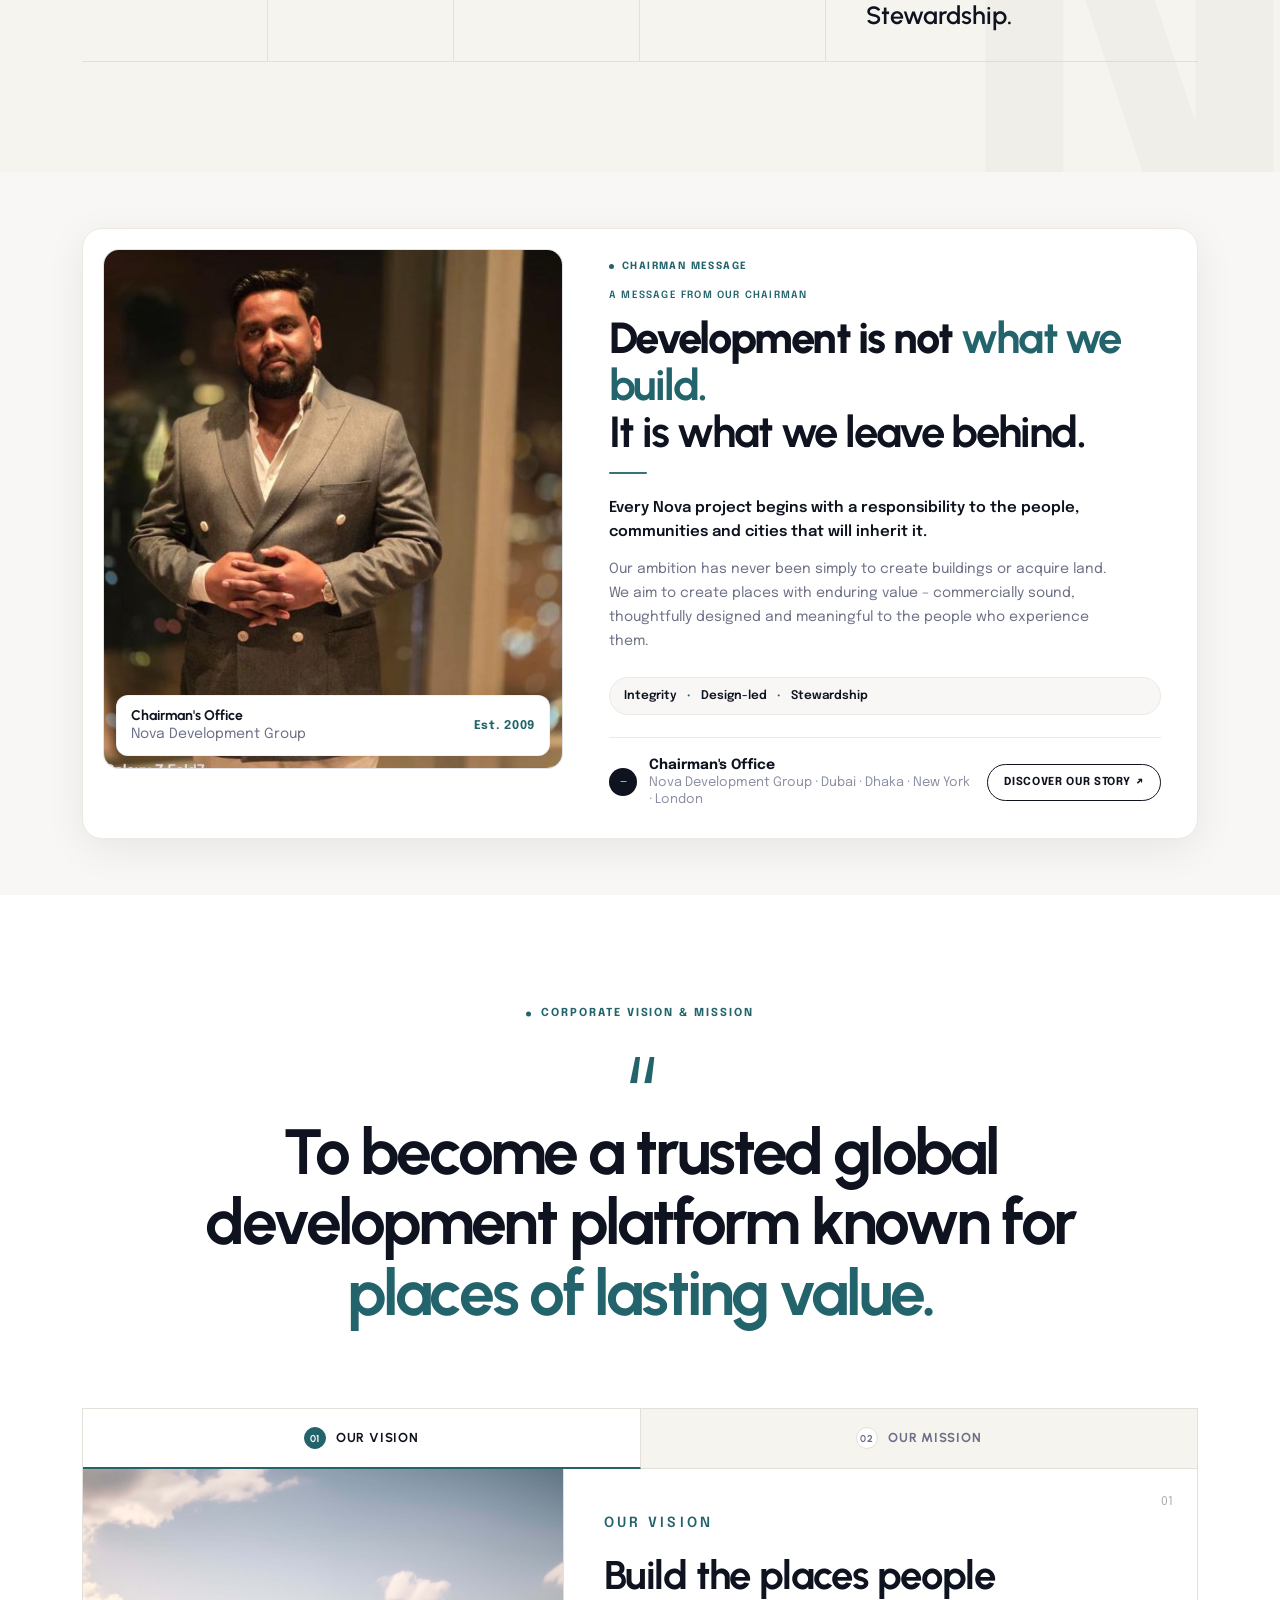
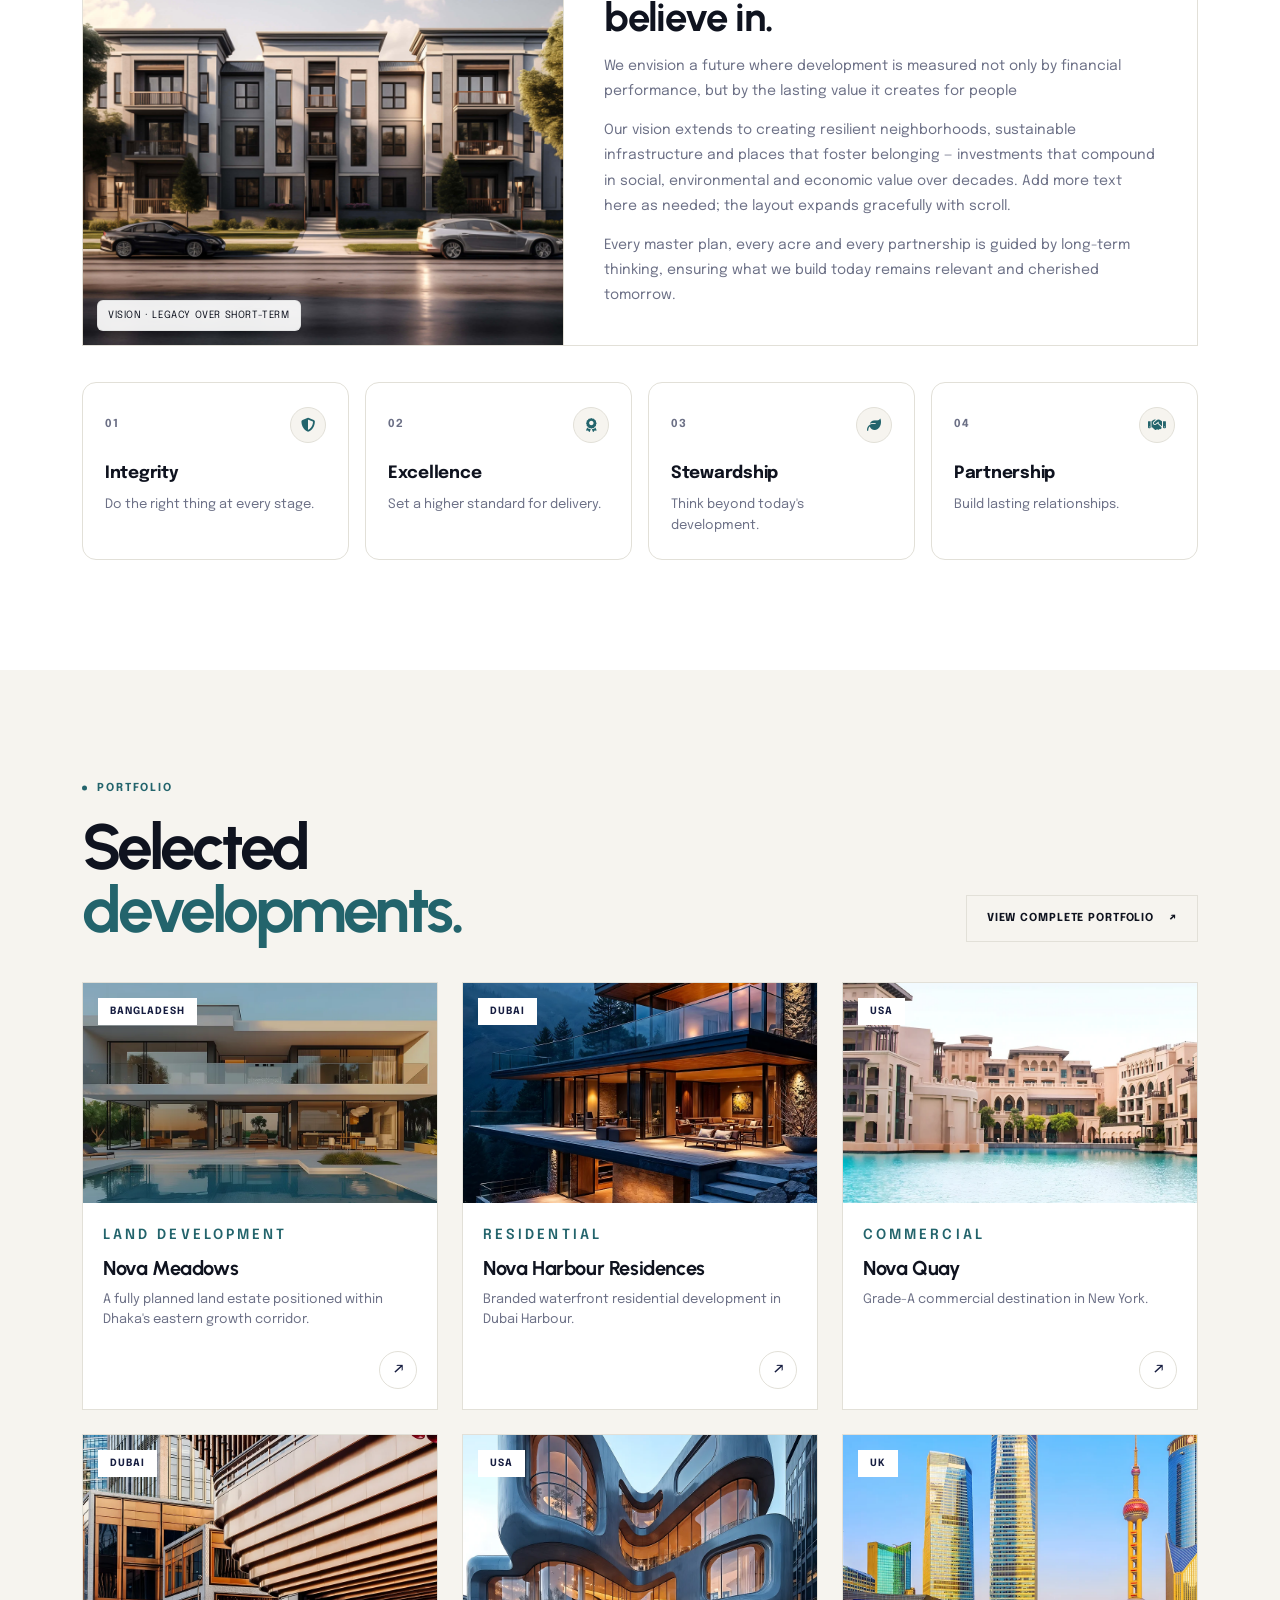
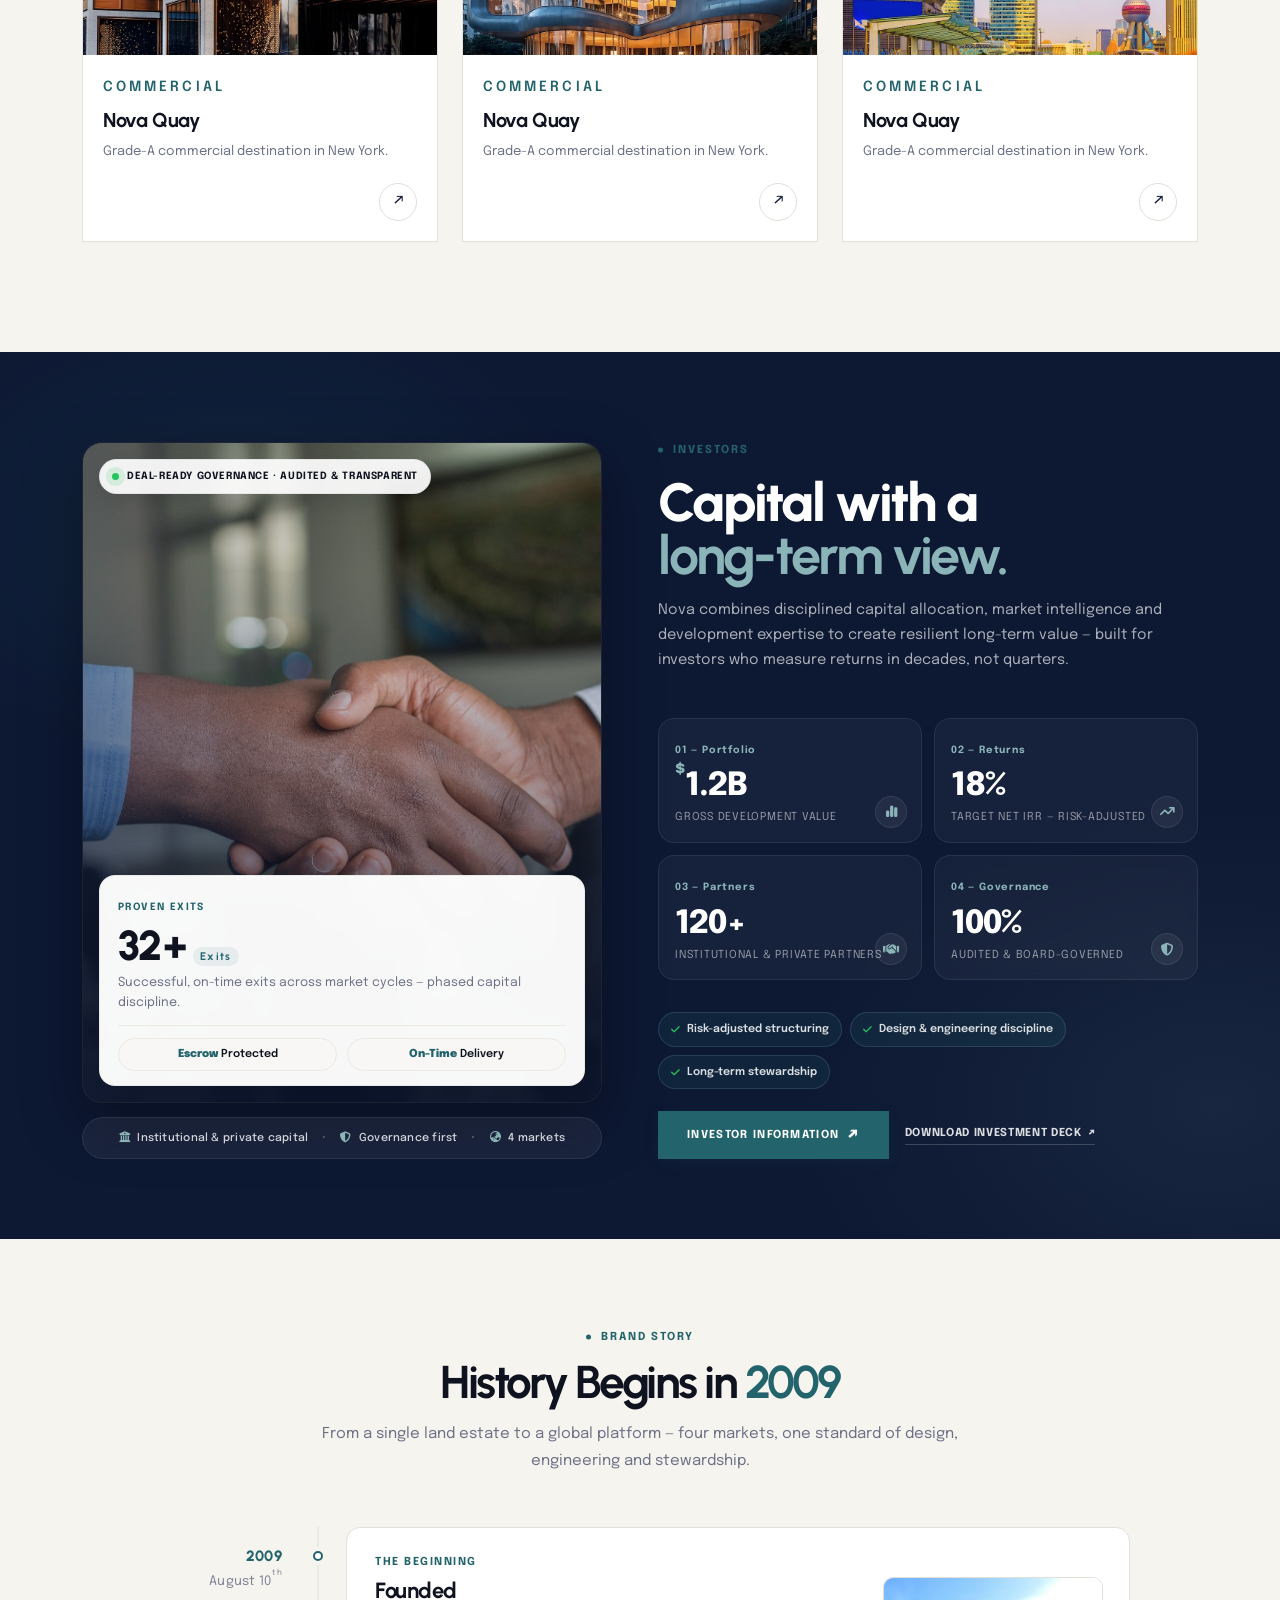
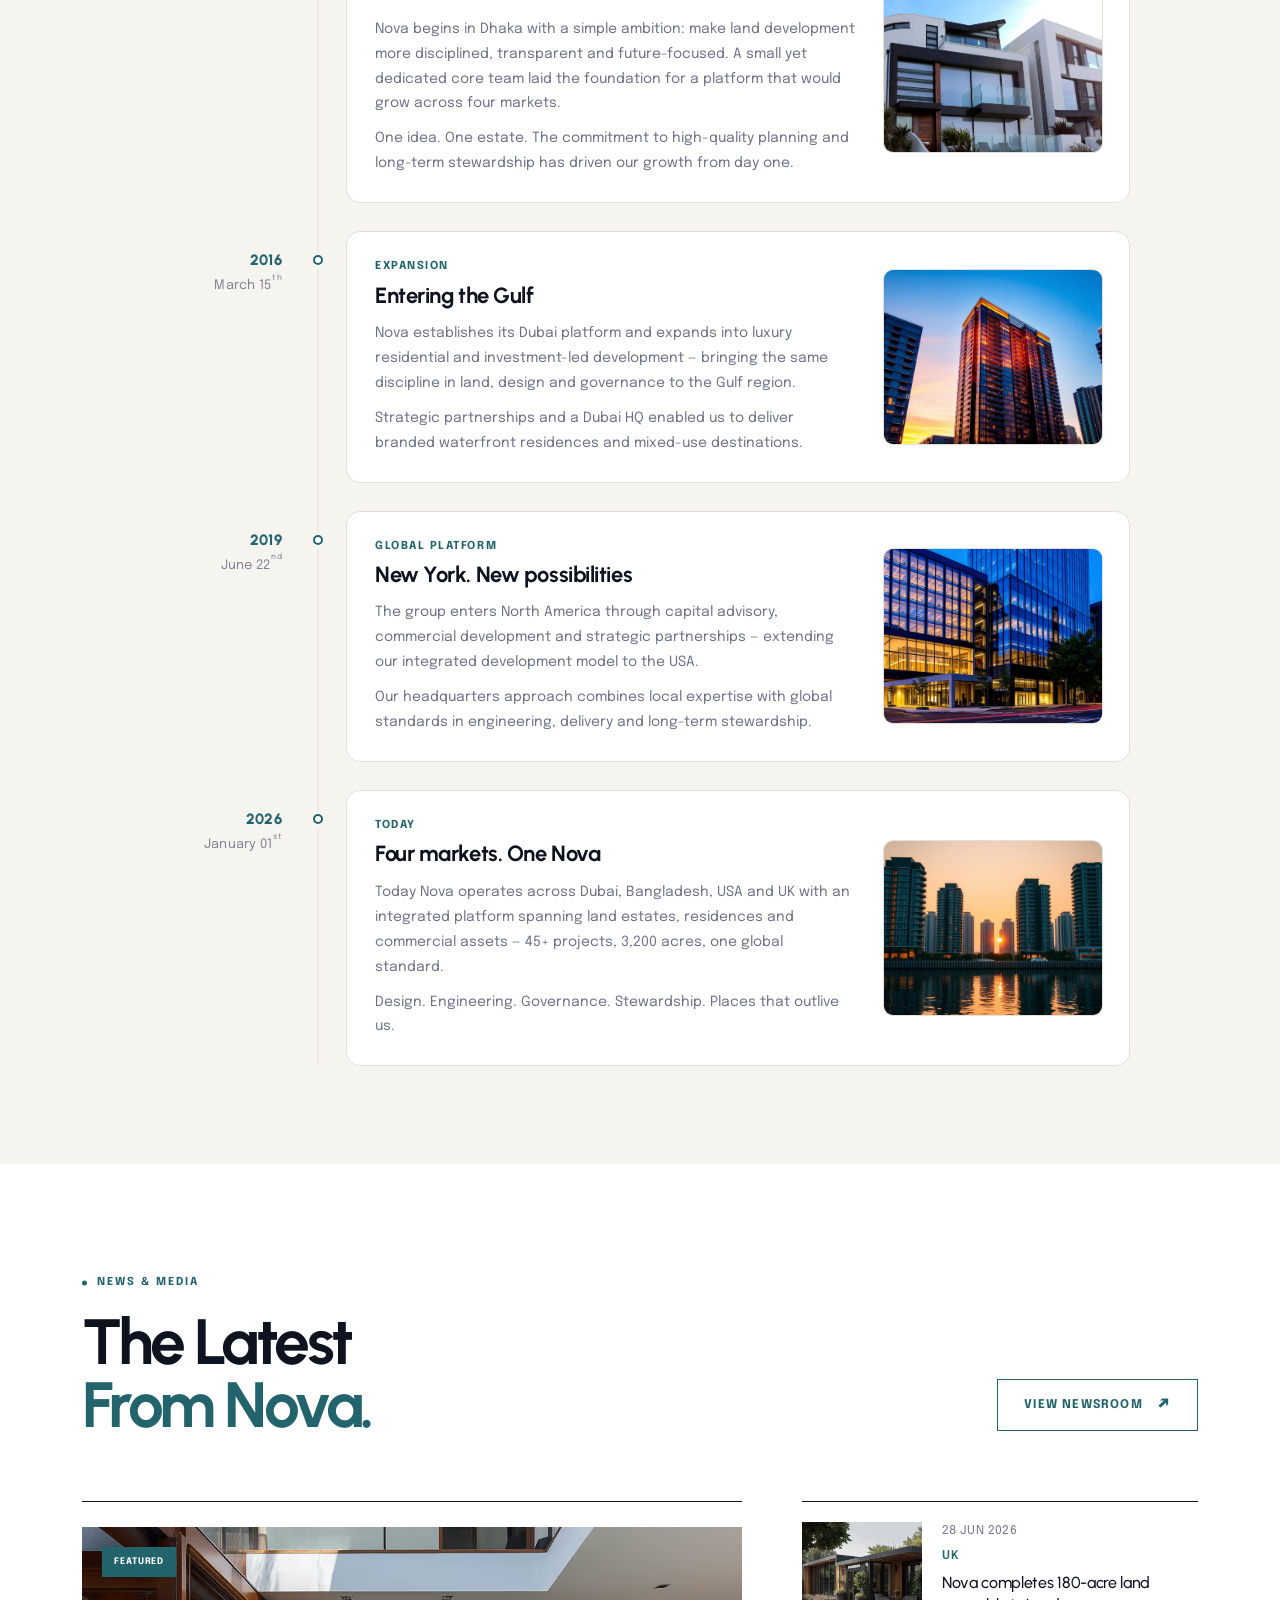
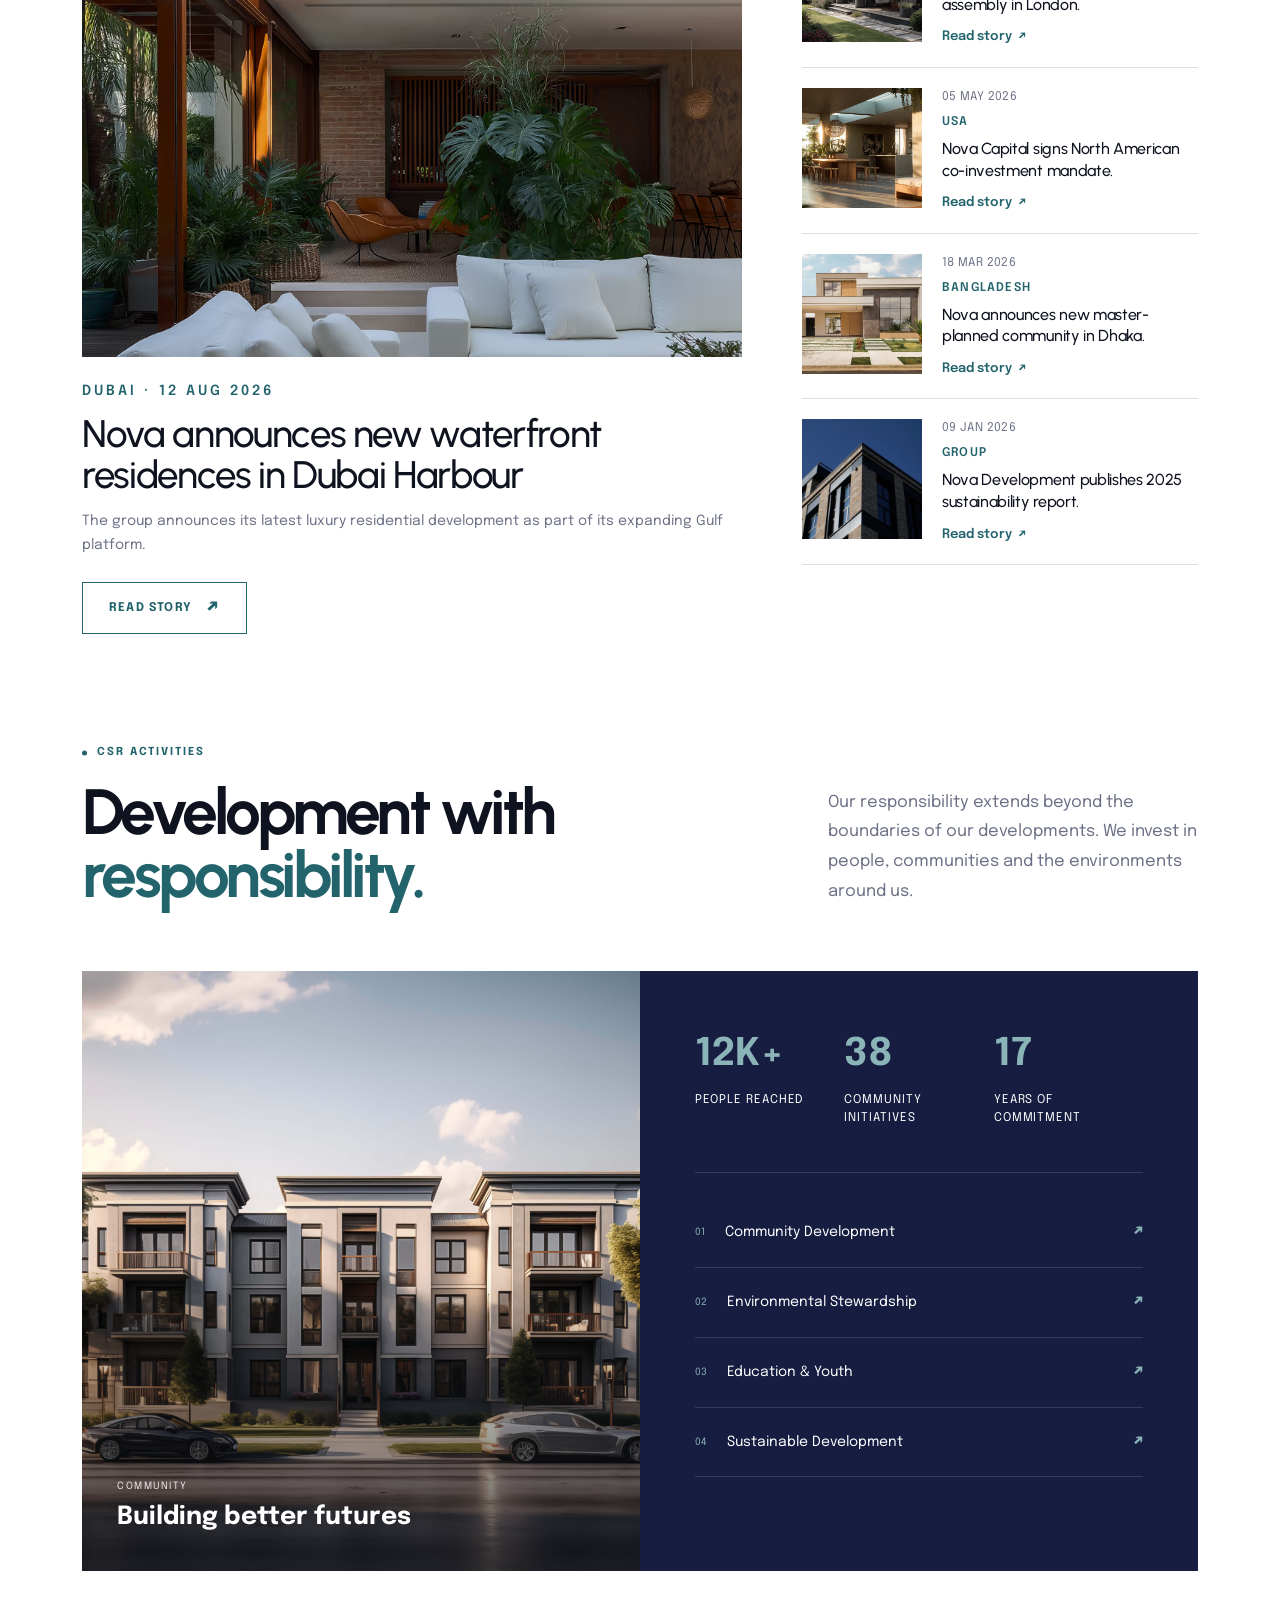
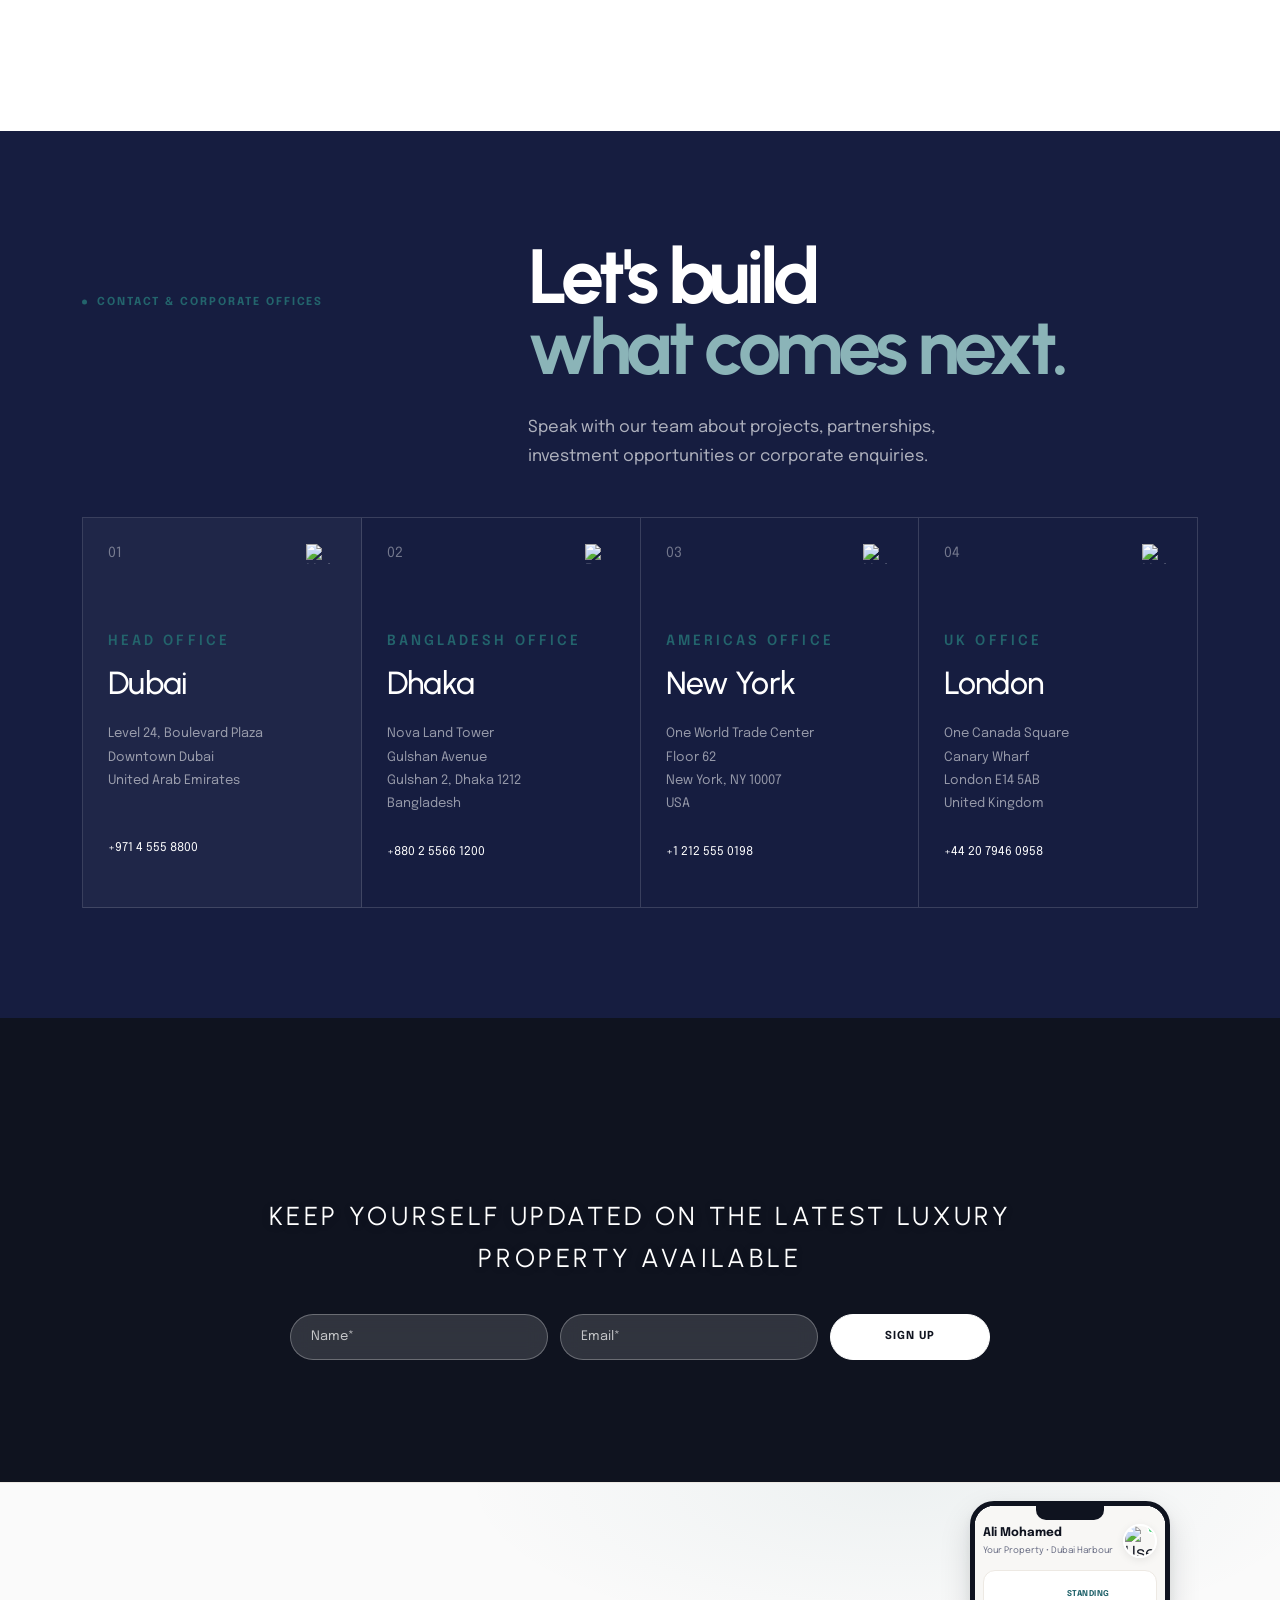
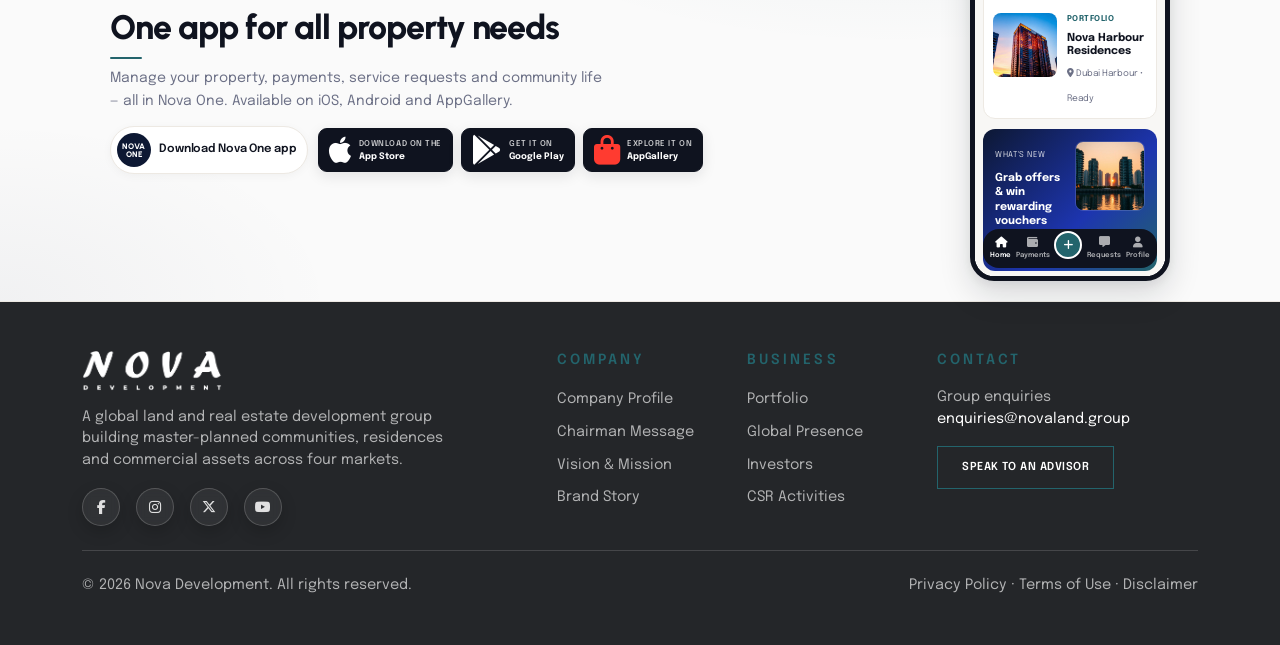
==== commit 196d8845: "investors file" ====
--- a/index.html
+++ b/index.html
@@ -189,7 +189,7 @@
             <!-- INVESTORS -->
             <li class="nav-item">
 
-              <a class="nav-link" href="#investors">
+              <a class="nav-link" href="investors.html">
 
                 Investors
 
@@ -1232,7 +1232,7 @@
 
           <!-- Primary CTAs -->
           <div class="investor-actions">
-            <a href="#" class="btn btn-gold text-uppercase">Investor information <span>↗</span></a>
+            <a href="investors.html" class="btn btn-gold text-uppercase">Investor information <span>↗</span></a>
             <a href="#" class="investor-secondary-link">Download investment deck <span>↗</span></a>
           </div>
 
@@ -2290,7 +2290,7 @@
 
             <li class="mb-2">
 
-              <a href="#investors" class="footer-link">
+              <a href="investors.html" class="footer-link">
 
                 Investors
 
--- a/assets/css/style.css
+++ b/assets/css/style.css
@@ -908,7 +908,7 @@
     }
 }
 
-/* PORTFOLIO HERO ÃƒÂ¢Ã¢â€šÂ¬Ã¢â‚¬Â removed (old hero code, now unified) */
+/* PORTFOLIO HERO ÃƒÆ’Ã‚Â¢ÃƒÂ¢Ã¢â‚¬Å¡Ã‚Â¬ÃƒÂ¢Ã¢â€šÂ¬Ã‚Â removed (old hero code, now unified) */
 
 /* =========================================================
    COMPANY PROFILE
@@ -4810,7 +4810,7 @@
 }
 
 /* =========================================================
-  Company Profile Page ÃƒÂ¢Ã¢â€šÂ¬Ã¢â‚¬Â unified hero now uses .inner-hero
+  Company Profile Page ÃƒÆ’Ã‚Â¢ÃƒÂ¢Ã¢â‚¬Å¡Ã‚Â¬ÃƒÂ¢Ã¢â€šÂ¬Ã‚Â unified hero now uses .inner-hero
 ========================================================= */
 
 .btn-gold {
@@ -4850,7 +4850,7 @@
     transform: translate(4px, -4px);
 }
 
-/* Normalize white buttons to same height as green ÃƒÂ¢Ã¢â€šÂ¬Ã¢â‚¬Â 1px border exists inline, so match with min-height + box-sizing */
+/* Normalize white buttons to same height as green ÃƒÆ’Ã‚Â¢ÃƒÂ¢Ã¢â‚¬Å¡Ã‚Â¬ÃƒÂ¢Ã¢â€šÂ¬Ã‚Â 1px border exists inline, so match with min-height + box-sizing */
 a.btn[style*="background: #fff"],
 a.btn[style*="background:#fff"] {
     min-height: 44px !important;
@@ -4859,7 +4859,7 @@
     line-height: 1 !important;
 }
 
-/* White buttons ÃƒÂ¢Ã¢â€šÂ¬Ã¢â‚¬Â hover state (Chairman message & Explore portfolio) */
+/* White buttons ÃƒÆ’Ã‚Â¢ÃƒÂ¢Ã¢â‚¬Å¡Ã‚Â¬ÃƒÂ¢Ã¢â€šÂ¬Ã‚Â hover state (Chairman message & Explore portfolio) */
 a.btn[style*="background: #fff"]:hover,
 a.btn[style*="background:#fff"]:hover {
     background: #0F131F !important;
@@ -5200,10 +5200,10 @@
 }
 
 /* =========================================================
-  Contact Page ÃƒÂ¢Ã¢â€šÂ¬Ã¢â‚¬Â unified hero now uses .inner-hero
+  Contact Page ÃƒÆ’Ã‚Â¢ÃƒÂ¢Ã¢â‚¬Å¡Ã‚Â¬ÃƒÂ¢Ã¢â€šÂ¬Ã‚Â unified hero now uses .inner-hero
 ========================================================= */
 
-/* MAIN ÃƒÂ¢Ã¢â€šÂ¬Ã¢â‚¬Â LUXURY (sand + thin gold, generous whitespace) */
+/* MAIN ÃƒÆ’Ã‚Â¢ÃƒÂ¢Ã¢â‚¬Å¡Ã‚Â¬ÃƒÂ¢Ã¢â€šÂ¬Ã‚Â LUXURY (sand + thin gold, generous whitespace) */
 .contact-main {
     background: linear-gradient(90deg, #FFFFFF 0%, #FDFCFB 55%, #F6F4EF 100%);
     padding: 80px 0 90px;
@@ -5550,7 +5550,7 @@
     font-size: 11px;
 }
 
-/* OFFICES ÃƒÂ¢Ã¢â€šÂ¬Ã¢â‚¬Â LUXURY (sand, thin hairline, image + serif) */
+/* OFFICES ÃƒÆ’Ã‚Â¢ÃƒÂ¢Ã¢â‚¬Å¡Ã‚Â¬ÃƒÂ¢Ã¢â€šÂ¬Ã‚Â LUXURY (sand, thin hairline, image + serif) */
 .contact-offices {
     background: linear-gradient(90deg, #0D1833 0%, #0F1E3A 45%, #112E4B 55%, #143D52 100%);
     padding: 80px 0;
@@ -5797,7 +5797,7 @@
 }
 
 
-/* MAP ÃƒÂ¢Ã¢â€šÂ¬Ã¢â‚¬Â LUXURY (hairline + pill dark) */
+/* MAP ÃƒÆ’Ã‚Â¢ÃƒÂ¢Ã¢â‚¬Å¡Ã‚Â¬ÃƒÂ¢Ã¢â€šÂ¬Ã‚Â LUXURY (hairline + pill dark) */
 .contact-map {
     background: #fff;
     border-top: 1px solid #EDE9E3;
@@ -6270,7 +6270,7 @@
     font-size: 13px;
 }
 
-/* CHAIRMAN FONT INCREASE ÃƒÂ¢Ã¢â€šÂ¬Ã¢â‚¬Â luxury readability */
+/* CHAIRMAN FONT INCREASE ÃƒÆ’Ã‚Â¢ÃƒÂ¢Ã¢â‚¬Å¡Ã‚Â¬ÃƒÂ¢Ã¢â€šÂ¬Ã‚Â luxury readability */
 body {
     font-size: 16.5px;
 }
@@ -6305,7 +6305,7 @@
     }
 }
 /* =========================================================
-   PORTFOLIO PAGE ÃƒÂ¢Ã¢â€šÂ¬Ã¢â‚¬Â modern filterable
+   PORTFOLIO PAGE ÃƒÆ’Ã‚Â¢ÃƒÂ¢Ã¢â‚¬Å¡Ã‚Â¬ÃƒÂ¢Ã¢â€šÂ¬Ã‚Â modern filterable
    ========================================================= */
 .portfolio-hero-stats {
     display: flex;
@@ -6490,3 +6490,41 @@
 @media (max-width:575px){ .vm-values-grid, .vm-principles-grid{ grid-template-columns:1fr; } .vm-hero-stats{ gap:14px; } .vm-media-cap{ flex-direction:column; align-items:flex-start; } }
 
 
+/* =========================================================
+   INVESTORS PAGE â€” PREMIUM
+   ========================================================= */
+.inv-metrics-section { background:var(--navy); color:#fff; padding:84px 0; }
+.inv-metrics-section h2 { font-family:var(--font-display); font-size:clamp(36px,4.5vw,52px); font-weight:800; letter-spacing:-.05em; line-height:.92; margin:0; color:#fff; }
+.inv-metrics-section h2 span { color:var(--gold-soft); font-style:italic; font-weight:600; }
+.inv-metrics-lead { color:rgba(255,255,255,.58); max-width:640px; margin:18px 0 0; line-height:1.8; font-size:15px; }
+.inv-metrics-grid { display:grid; grid-template-columns:repeat(4,1fr); gap:20px; margin-top:44px; }
+.inv-metric-card { background:rgba(255,255,255,.05); border:1px solid rgba(255,255,255,.09); border-radius:20px; padding:28px 24px; transition:border-color .2s; }
+.inv-metric-card:hover { border-color:rgba(139,180,184,.25); }
+.inv-metric-card i { display:block; font-size:20px; color:var(--gold-soft); margin-bottom:14px; opacity:.9; }
+.inv-metric-card .num { display:block; font-size:10.5px; letter-spacing:.16em; color:var(--gold-soft); font-weight:700; margin-bottom:14px; text-transform:uppercase; }
+.inv-metric-card strong { display:block; font-family:var(--font-display); font-size:38px; font-weight:800; letter-spacing:-.04em; color:#fff; line-height:1; }
+.inv-metric-card strong sup { font-size:18px; font-weight:700; color:var(--gold-soft); }
+.inv-metric-card p { margin:12px 0 0; font-size:12.5px; line-height:1.6; color:rgba(255,255,255,.62); }
+.inv-extra-bar { margin-top:32px; display:flex; gap:16px; flex-wrap:wrap; align-items:center; color:rgba(255,255,255,.55); font-size:12px; border-top:1px solid rgba(255,255,255,.08); padding-top:20px; letter-spacing:.02em; }
+.inv-extra-bar i { color:var(--gold-soft); margin-right:6px; }
+.inv-extra-bar .sep { opacity:.25; }
+.inv-markets {background:var(--sand);padding:84px 0;padding-top: 0;}
+.inv-markets h2 { font-family:var(--font-display); font-size:clamp(32px,4vw,46px); font-weight:800; letter-spacing:-.05em; margin:0; color:#0F131F; line-height:.95; }
+.inv-markets h2 span { color:var(--gold); font-style:italic; font-weight:600; }
+.inv-markets-grid { display:grid; grid-template-columns:repeat(4,1fr); gap:20px; margin-top:40px; }
+.inv-market { background:#fff; border:1px solid var(--border-c); border-radius:20px; padding:24px 22px; display:flex; flex-direction:column; gap:8px; transition:box-shadow .22s, transform .22s; }
+.inv-market:hover { box-shadow:0 12px 32px rgba(15,19,31,.07); transform:translateY(-2px); }
+.inv-market img { width:32px; height:22px; object-fit:cover; border-radius:6px; border:1px solid var(--border-c); }
+.inv-market strong { font-size:14px; font-weight:800; color:#0F131F; margin-top:8px; letter-spacing:-.01em; }
+.inv-market span { font-size:12.5px; color:var(--muted-body); line-height:1.5; }
+.inv-market small { font-size:10.5px; color:var(--gold); font-weight:700; letter-spacing:.08em; text-transform:uppercase; margin-top:6px; }
+/* Premium â€” consistent section rhythm */
+.investors-premium .vm-split { padding:84px 0; }
+.investors-premium .vm-split-text h2 { font-size:clamp(32px,4vw,46px); letter-spacing:-.05em; }
+.investors-premium .vm-intro-premium { background:var(--sand); padding:64px 0 48px; text-align:center; }
+.investors-premium .vm-intro-premium h2 { font-family:var(--font-display); font-size:clamp(30px,4vw,44px); font-weight:800; letter-spacing:-.04em; color:#0F131F; }
+.investors-premium .vm-intro-premium h2 span { color:var(--gold); font-style:italic; }
+@media (max-width:991px){ .inv-metrics-grid, .inv-markets-grid{ grid-template-columns:repeat(2,1fr); } .investors-premium .vm-split{ padding:64px 0; } }
+@media (max-width:575px){ .inv-metrics-grid, .inv-markets-grid{ grid-template-columns:1fr; } }
+@media (max-width:991px){ .vm-split-grid, .vm-split--alt .vm-split-grid{ grid-template-columns:1fr; } .vm-split-media img{ height:340px; } .vm-values-grid, .vm-principles-grid{ grid-template-columns:repeat(2,1fr); } .vm-mission-cards{ grid-template-columns:repeat(2,1fr); } .vm-subnav{top:56px;} }
+@media (max-width:575px){ .vm-values-grid, .vm-principles-grid{ grid-template-columns:1fr; } .vm-hero-stats{ gap:14px; } .vm-media-cap{ flex-direction:column; align-items:flex-start; } }
